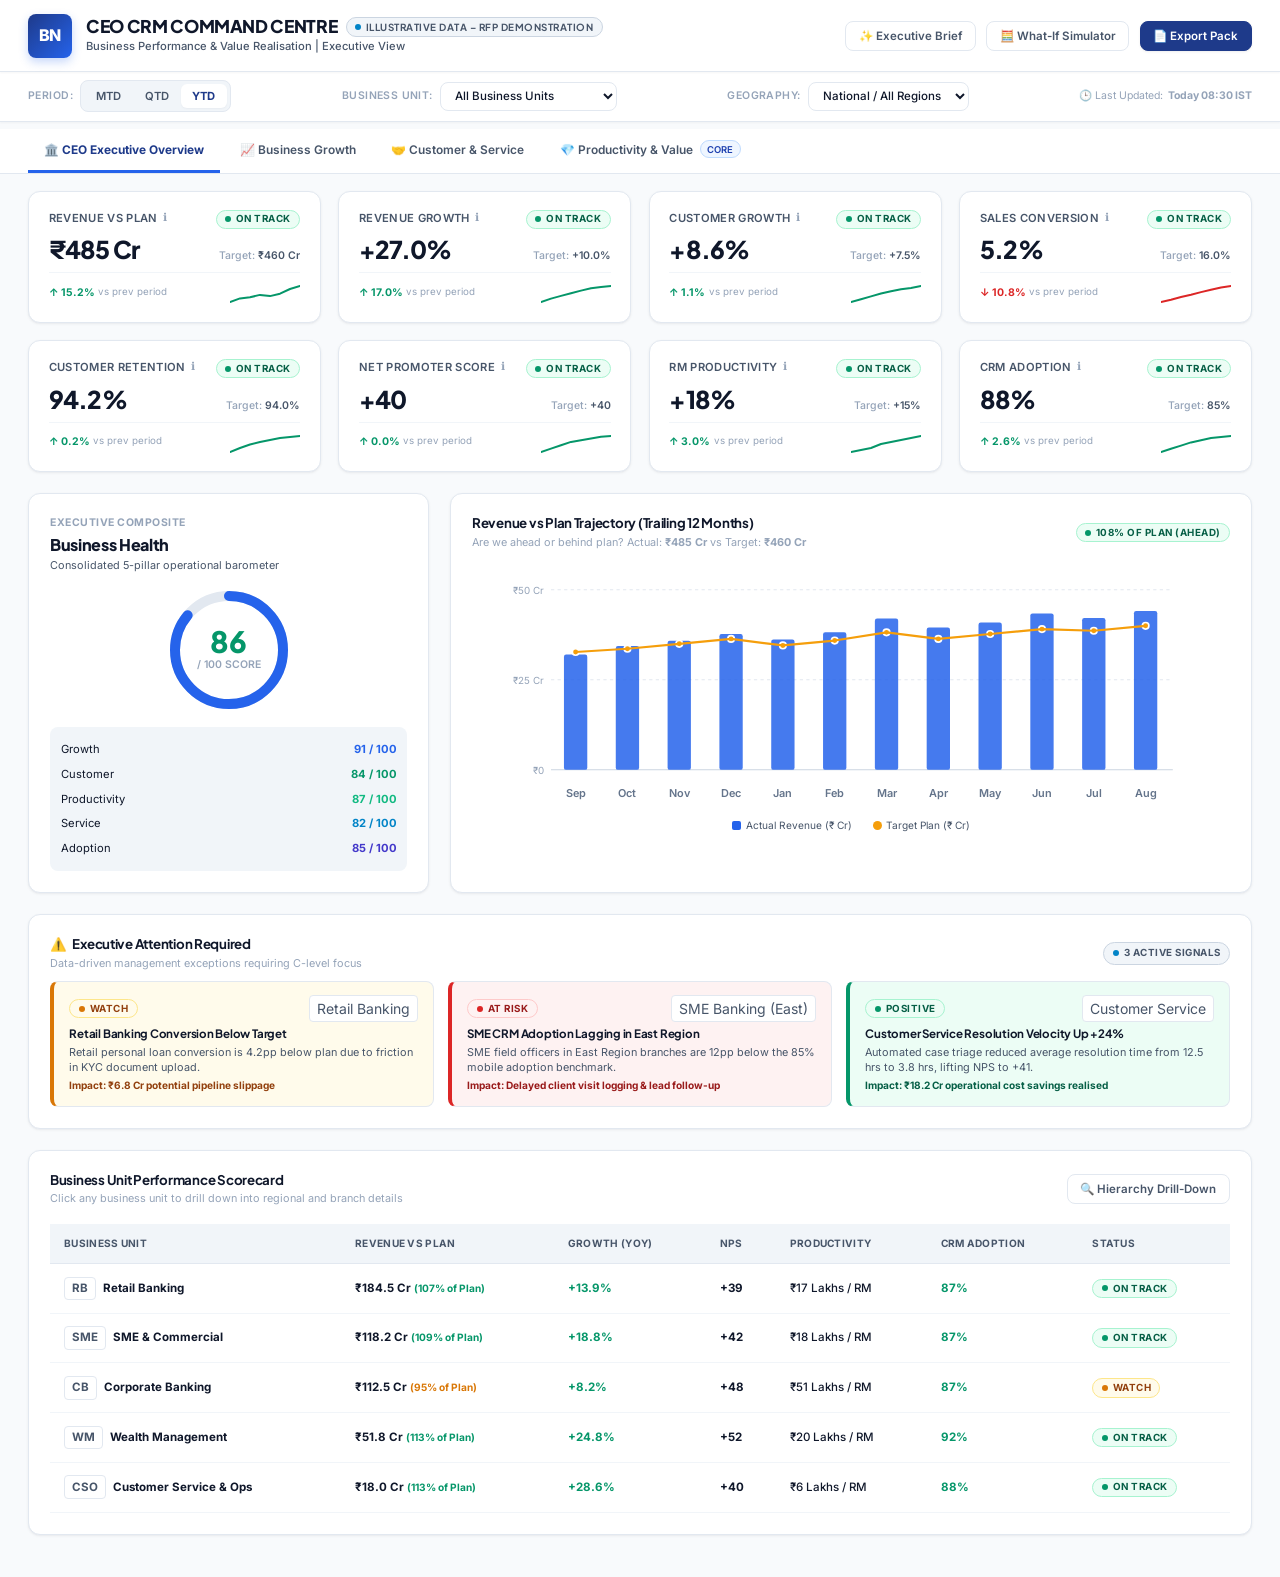
==== index.html @ dd0b8335 "Initial commit: CEO / CXO Banking Value Realisation Command Centre" ====
<!DOCTYPE html>
<html lang="en">
<head>
  <meta charset="UTF-8">
  <meta name="viewport" content="width=device-width, initial-scale=1.0">
  <title>CEO CRM COMMAND CENTRE | Banking Value Realisation</title>
  <meta name="description" content="Executive Banking Value Realisation Command Centre for RFP Demonstration - 4 Focused Tabs: Overview, Growth, Customer & Service, Productivity & Value.">
  
  <!-- Modern Executive Google Fonts -->
  <link rel="preconnect" href="https://fonts.googleapis.com">
  <link rel="preconnect" href="https://fonts.gstatic.com" crossorigin>
  <link href="https://fonts.googleapis.com/css2?family=Inter:wght@400;500;600;700&family=Plus+Jakarta+Sans:wght@600;700;800&display=swap" rel="stylesheet">
  
  <!-- CSS Stylesheets -->
  <link rel="stylesheet" href="css/design-tokens.css">
  <link rel="stylesheet" href="css/layout.css">
  <link rel="stylesheet" href="css/components.css">
  <link rel="stylesheet" href="css/responsive.css">
</head>
<body>

  <div class="app-container">
    <!-- 1. Global Executive Header -->
    <header id="app-header" class="app-header"></header>

    <!-- 2. Global Sticky Filter Bar -->
    <nav id="filter-bar" class="filter-bar"></nav>

    <!-- 3. Focused 4-Tab Navigation Strip -->
    <div id="tab-navigation-strip" class="tab-navigation-strip"></div>

    <!-- 4. Main Dashboard Canvas -->
    <main id="main-content-canvas" class="main-content-canvas"></main>
  </div>

  <!-- KPI Tooltip Popup -->
  <div id="kpi-tooltip-popup" class="kpi-tooltip-popup"></div>

  <!-- Hierarchy Drill-Down Modal -->
  <div id="drilldown-modal" class="modal-backdrop">
    <div class="modal-dialog">
      <div class="modal-header">
        <h2>🔍 Executive Hierarchy Drill-Down Explorer</h2>
        <button class="modal-close-btn" onclick="window.CXO_DRILLDOWN.close()">&times;</button>
      </div>
      <div class="modal-body" id="drilldown-modal-body"></div>
      <div class="modal-footer">
        <button class="action-btn" onclick="window.CXO_DRILLDOWN.close()">Close</button>
      </div>
    </div>
  </div>

  <!-- What-If Value Realisation Simulator Modal -->
  <div id="simulator-modal" class="modal-backdrop">
    <div class="modal-dialog">
      <div class="modal-header">
        <h2>🧮 What-If Value Realisation Simulator</h2>
        <button class="modal-close-btn" onclick="window.CXO_SIMULATOR.close()">&times;</button>
      </div>
      <div class="modal-body">
        <p style="font-size: 0.825rem; color: var(--text-secondary); margin-bottom: 1.5rem;">
          Model the financial impact of advancing CRM adoption, sales cycle compression, and automated processing across the bank.
        </p>

        <div class="simulator-controls">
          <div class="slider-group">
            <label>
              <span>CRM Adoption Uplift</span>
              <strong id="sim-val-adoption" style="color: var(--brand-accent);">+5%</strong>
            </label>
            <input type="range" id="sim-slider-adoption" min="1" max="15" value="5" step="1" oninput="window.CXO_SIMULATOR.recalculate()">
            <div style="font-size: 0.7rem; color: var(--text-tertiary); margin-top: 0.25rem;">Impacts active user logging & RM capacity</div>
          </div>

          <div class="slider-group">
            <label>
              <span>Sales Cycle Compression</span>
              <strong id="sim-val-cycle" style="color: #059669;">-15%</strong>
            </label>
            <input type="range" id="sim-slider-cycle" min="5" max="35" value="15" step="1" oninput="window.CXO_SIMULATOR.recalculate()">
            <div style="font-size: 0.7rem; color: var(--text-tertiary); margin-top: 0.25rem;">Accelerates deal velocity into current period</div>
          </div>

          <div class="slider-group">
            <label>
              <span>STP Automation Lift</span>
              <strong id="sim-val-stp" style="color: #10b981;">+10%</strong>
            </label>
            <input type="range" id="sim-slider-stp" min="2" max="25" value="10" step="1" oninput="window.CXO_SIMULATOR.recalculate()">
            <div style="font-size: 0.7rem; color: var(--text-tertiary); margin-top: 0.25rem;">Eliminates manual back-office processing cost</div>
          </div>
        </div>

        <div class="sim-output-banner">
          <div class="sim-output-card">
            <div class="sim-num" id="sim-out-rev">+₹42.5 Cr</div>
            <div class="sim-desc">Projected Revenue Uplift</div>
          </div>
          <div class="sim-output-card">
            <div class="sim-num" id="sim-out-cost">+₹8.4 Cr</div>
            <div class="sim-desc">Annual Cost-to-Serve Savings</div>
          </div>
          <div class="sim-output-card">
            <div class="sim-num" id="sim-out-total">+₹50.9 Cr</div>
            <div class="sim-desc">Total Projected Value Creation</div>
          </div>
        </div>
      </div>
      <div class="modal-footer">
        <button class="action-btn" onclick="window.CXO_SIMULATOR.close()">Done</button>
      </div>
    </div>
  </div>

  <!-- Executive AI Brief Modal -->
  <div id="brief-modal" class="modal-backdrop">
    <div class="modal-dialog">
      <div class="modal-header">
        <h2>✨ Executive AI Briefing Generator</h2>
        <button class="modal-close-btn" onclick="window.CXO_HEADER.closeBriefModal()">&times;</button>
      </div>
      <div class="modal-body" id="brief-modal-body"></div>
      <div class="modal-footer">
        <button class="action-btn primary" onclick="window.print()">Print Briefing</button>
        <button class="action-btn" onclick="window.CXO_HEADER.closeBriefModal()">Close</button>
      </div>
    </div>
  </div>

  <!-- Scripts in dependency order -->
  <script src="js/data/dataset.js"></script>
  <script src="js/data/data-engine.js"></script>
  <script src="js/components/kpi-card.js"></script>
  <script src="js/components/chart-engine.js"></script>
  <script src="js/components/drilldown.js"></script>
  <script src="js/components/simulator.js"></script>
  <script src="js/components/header.js"></script>
  <script src="js/tabs/overview.js"></script>
  <script src="js/tabs/growth.js"></script>
  <script src="js/tabs/customer.js"></script>
  <script src="js/tabs/value.js"></script>
  <script src="js/app.js"></script>

</body>
</html>
---- css/design-tokens.css ----
/* ==========================================================================
   CEO / CXO COMMAND CENTRE - DESIGN TOKENS & CSS SYSTEM
   ========================================================================== */

:root {
  /* Color Palette - Executive Light (Primary) */
  --bg-app: #f8fafc;
  --bg-surface: #ffffff;
  --bg-surface-elevated: #ffffff;
  --bg-surface-subtle: #f1f5f9;
  --bg-surface-hover: #f8fafc;

  /* Typography Colors */
  --text-primary: #0f172a;
  --text-secondary: #475569;
  --text-tertiary: #94a3b8;
  --text-inverse: #ffffff;
  --text-brand: #1e40af;

  /* Brand Accents */
  --brand-primary: #1e3a8a;       /* Deep Executive Navy */
  --brand-primary-light: #eff6ff;
  --brand-accent: #2563eb;        /* Royal Blue */
  --brand-accent-hover: #1d4ed8;
  --brand-indigo: #4338ca;
  --brand-cyan: #0284c7;

  /* Executive Status Semantic Palette */
  --status-ontrack-bg: #ecfdf5;
  --status-ontrack-border: #a7f3d0;
  --status-ontrack-text: #065f46;
  --status-ontrack-solid: #059669;

  --status-watch-bg: #fffbeb;
  --status-watch-border: #fde68a;
  --status-watch-text: #92400e;
  --status-watch-solid: #d97706;

  --status-atrisk-bg: #fef2f2;
  --status-atrisk-border: #fecaca;
  --status-atrisk-text: #991b1b;
  --status-atrisk-solid: #dc2626;

  --status-neutral-bg: #f3f4f6;
  --status-neutral-border: #e5e7eb;
  --status-neutral-text: #4b5563;

  /* Borders & Dividers */
  --border-subtle: #f1f5f9;
  --border-default: #e2e8f0;
  --border-strong: #cbd5e1;
  --border-focus: #3b82f6;

  /* Shadows */
  --shadow-xs: 0 1px 2px 0 rgba(15, 23, 42, 0.04);
  --shadow-sm: 0 1px 3px 0 rgba(15, 23, 42, 0.06), 0 1px 2px -1px rgba(15, 23, 42, 0.06);
  --shadow-md: 0 4px 6px -1px rgba(15, 23, 42, 0.07), 0 2px 4px -2px rgba(15, 23, 42, 0.05);
  --shadow-lg: 0 10px 15px -3px rgba(15, 23, 42, 0.08), 0 4px 6px -4px rgba(15, 23, 42, 0.04);
  --shadow-xl: 0 20px 25px -5px rgba(15, 23, 42, 0.1), 0 8px 10px -6px rgba(15, 23, 42, 0.04);
  --shadow-inner: inset 0 2px 4px 0 rgba(0, 0, 0, 0.04);

  /* Radii */
  --radius-xs: 4px;
  --radius-sm: 6px;
  --radius-md: 8px;
  --radius-lg: 12px;
  --radius-xl: 16px;
  --radius-2xl: 20px;
  --radius-full: 9999px;

  /* Typography */
  --font-heading: 'Plus Jakarta Sans', -apple-system, BlinkMacSystemFont, 'Segoe UI', Roboto, sans-serif;
  --font-body: 'Inter', -apple-system, BlinkMacSystemFont, 'Segoe UI', Roboto, sans-serif;
  --font-mono: 'JetBrains Mono', 'SF Mono', Consolas, monospace;

  /* Transitions */
  --transition-fast: 150ms cubic-bezier(0.4, 0, 0.2, 1);
  --transition-normal: 250ms cubic-bezier(0.4, 0, 0.2, 1);
  --transition-slow: 350ms cubic-bezier(0.4, 0, 0.2, 1);

  /* Layout Dimensions */
  --header-height: 72px;
  --filterbar-height: 56px;
  --tabs-height: 52px;
  --max-content-width: 1680px;
}

/* Dark Theme Support for Executive Boardroom Mode */
[data-theme="dark"] {
  --bg-app: #0b0f19;
  --bg-surface: #111827;
  --bg-surface-elevated: #1e293b;
  --bg-surface-subtle: #1e293b;
  --bg-surface-hover: #26334d;

  --text-primary: #f8fafc;
  --text-secondary: #cbd5e1;
  --text-tertiary: #64748b;
  --text-inverse: #0f172a;
  --text-brand: #60a5fa;

  --brand-primary: #3b82f6;
  --brand-primary-light: #1e293b;
  --brand-accent: #60a5fa;

  --status-ontrack-bg: rgba(6, 95, 70, 0.2);
  --status-ontrack-border: rgba(167, 243, 208, 0.2);
  --status-ontrack-text: #6ee7b7;
  --status-ontrack-solid: #10b981;

  --status-watch-bg: rgba(146, 64, 14, 0.2);
  --status-watch-border: rgba(253, 230, 138, 0.2);
  --status-watch-text: #fcd34d;
  --status-watch-solid: #f59e0b;

  --status-atrisk-bg: rgba(153, 27, 27, 0.2);
  --status-atrisk-border: rgba(254, 202, 202, 0.2);
  --status-atrisk-text: #fca5a5;
  --status-atrisk-solid: #ef4444;

  --border-subtle: #1e293b;
  --border-default: #334155;
  --border-strong: #475569;

  --shadow-xs: 0 1px 2px 0 rgba(0, 0, 0, 0.3);
  --shadow-sm: 0 1px 3px 0 rgba(0, 0, 0, 0.4);
  --shadow-md: 0 4px 6px -1px rgba(0, 0, 0, 0.5);
  --shadow-lg: 0 10px 15px -3px rgba(0, 0, 0, 0.6);
}

/* Base Reset & Global Typography */
*, *::before, *::after {
  box-sizing: border-box;
  margin: 0;
  padding: 0;
}

html, body {
  min-height: 100vh;
  background-color: var(--bg-app);
  color: var(--text-primary);
  font-family: var(--font-body);
  font-size: 14px;
  line-height: 1.5;
  -webkit-font-smoothing: antialiased;
  -moz-osx-font-smoothing: grayscale;
}

h1, h2, h3, h4, h5, h6 {
  font-family: var(--font-heading);
  font-weight: 700;
  color: var(--text-primary);
  letter-spacing: -0.02em;
  line-height: 1.25;
}

button, input, select, textarea {
  font-family: inherit;
  font-size: inherit;
}

button {
  cursor: pointer;
  border: none;
  background: none;
}

a {
  color: var(--brand-accent);
  text-decoration: none;
}

/* Scrollbar Customization */
::-webkit-scrollbar {
  width: 8px;
  height: 8px;
}
::-webkit-scrollbar-track {
  background: var(--bg-surface-subtle);
}
::-webkit-scrollbar-thumb {
  background: var(--border-strong);
  border-radius: var(--radius-full);
}
::-webkit-scrollbar-thumb:hover {
  background: var(--text-tertiary);
}
---- css/layout.css ----
/* ==========================================================================
   CEO / CXO COMMAND CENTRE - LAYOUT & STRUCTURE
   ========================================================================== */

/* Main Container */
.app-container {
  display: flex;
  flex-direction: column;
  min-height: 100vh;
  background-color: var(--bg-app);
}

/* Global Executive Header */
.app-header {
  background: var(--bg-surface);
  border-bottom: 1px solid var(--border-default);
  padding: 0 2rem;
  height: var(--header-height);
  display: flex;
  align-items: center;
  justify-content: space-between;
  position: sticky;
  top: 0;
  z-index: 100;
  box-shadow: var(--shadow-xs);
}

.header-brand {
  display: flex;
  align-items: center;
  gap: 1rem;
}

.brand-logo-badge {
  width: 44px;
  height: 44px;
  background: linear-gradient(135deg, #1e3a8a 0%, #2563eb 100%);
  border-radius: var(--radius-md);
  display: flex;
  align-items: center;
  justify-content: center;
  color: white;
  font-weight: 800;
  font-size: 1.15rem;
  letter-spacing: -0.03em;
  box-shadow: 0 4px 10px rgba(37, 99, 235, 0.25);
}

.brand-titles h1 {
  font-size: 1.25rem;
  font-weight: 800;
  color: var(--text-primary);
  display: flex;
  align-items: center;
  gap: 0.6rem;
  letter-spacing: -0.02em;
}

.brand-titles p {
  font-size: 0.8rem;
  color: var(--text-secondary);
  font-weight: 500;
}

.rfp-pill {
  font-size: 0.7rem;
  font-weight: 700;
  text-transform: uppercase;
  letter-spacing: 0.05em;
  padding: 0.2rem 0.6rem;
  border-radius: var(--radius-full);
  background: #f1f5f9;
  color: #475569;
  border: 1px solid #cbd5e1;
  display: inline-flex;
  align-items: center;
  gap: 0.35rem;
}

.rfp-pill::before {
  content: '';
  display: inline-block;
  width: 6px;
  height: 6px;
  border-radius: 50%;
  background: #0284c7;
}

.header-actions {
  display: flex;
  align-items: center;
  gap: 0.75rem;
}

.action-btn {
  display: inline-flex;
  align-items: center;
  gap: 0.45rem;
  padding: 0.5rem 0.9rem;
  font-size: 0.825rem;
  font-weight: 600;
  border-radius: var(--radius-md);
  transition: all var(--transition-fast);
  border: 1px solid var(--border-default);
  background: var(--bg-surface);
  color: var(--text-secondary);
}

.action-btn:hover {
  background: var(--bg-surface-subtle);
  color: var(--text-primary);
  border-color: var(--border-strong);
}

.action-btn.primary {
  background: var(--brand-primary);
  color: white;
  border-color: var(--brand-primary);
  box-shadow: var(--shadow-sm);
}

.action-btn.primary:hover {
  background: #172554;
}

.action-btn.accent {
  background: var(--brand-accent);
  color: white;
  border-color: var(--brand-accent);
}

.action-btn.accent:hover {
  background: var(--brand-accent-hover);
}

/* Global Sticky Filter Bar */
.filter-bar {
  background: var(--bg-surface);
  border-bottom: 1px solid var(--border-default);
  padding: 0.6rem 2rem;
  display: flex;
  align-items: center;
  justify-content: space-between;
  position: sticky;
  top: var(--header-height);
  z-index: 90;
  box-shadow: var(--shadow-xs);
  gap: 1rem;
  flex-wrap: wrap;
}

.filter-group {
  display: flex;
  align-items: center;
  gap: 0.5rem;
  flex-wrap: wrap;
}

.filter-label {
  font-size: 0.75rem;
  font-weight: 600;
  color: var(--text-tertiary);
  text-transform: uppercase;
  letter-spacing: 0.04em;
}

.period-pill-group {
  display: inline-flex;
  background: var(--bg-surface-subtle);
  padding: 3px;
  border-radius: var(--radius-md);
  border: 1px solid var(--border-default);
}

.period-pill {
  padding: 0.35rem 0.85rem;
  font-size: 0.8rem;
  font-weight: 600;
  color: var(--text-secondary);
  border-radius: var(--radius-sm);
  transition: all var(--transition-fast);
}

.period-pill.active {
  background: var(--bg-surface);
  color: var(--brand-primary);
  font-weight: 700;
  box-shadow: var(--shadow-xs);
}

.filter-select {
  padding: 0.4rem 0.75rem;
  font-size: 0.825rem;
  font-weight: 500;
  color: var(--text-primary);
  background-color: var(--bg-surface);
  border: 1px solid var(--border-default);
  border-radius: var(--radius-md);
  outline: none;
  transition: border-color var(--transition-fast);
  cursor: pointer;
}

.filter-select:focus {
  border-color: var(--brand-accent);
}

.filter-meta {
  display: flex;
  align-items: center;
  gap: 1.25rem;
  font-size: 0.75rem;
  color: var(--text-tertiary);
}

.filter-meta span {
  display: inline-flex;
  align-items: center;
  gap: 0.35rem;
}

/* Tab Navigation Strip */
.tab-navigation-strip {
  background: var(--bg-surface);
  border-bottom: 1px solid var(--border-default);
  padding: 0 2rem;
  display: flex;
  align-items: stretch;
  gap: 0.25rem;
  overflow-x: auto;
  scrollbar-width: none;
  position: sticky;
  top: calc(var(--header-height) + 57px);
  z-index: 80;
}

.tab-navigation-strip::-webkit-scrollbar {
  display: none;
}

.nav-tab-btn {
  padding: 0.85rem 1.15rem;
  font-size: 0.85rem;
  font-weight: 600;
  color: var(--text-secondary);
  border-bottom: 3px solid transparent;
  white-space: nowrap;
  transition: all var(--transition-fast);
  display: flex;
  align-items: center;
  gap: 0.5rem;
}

.nav-tab-btn:hover {
  color: var(--text-primary);
  background: var(--bg-surface-hover);
}

.nav-tab-btn.active {
  color: var(--brand-primary);
  border-bottom-color: var(--brand-accent);
  font-weight: 700;
}

.nav-tab-btn .tab-badge {
  font-size: 0.675rem;
  padding: 0.15rem 0.45rem;
  border-radius: var(--radius-full);
  background: var(--bg-surface-subtle);
  color: var(--text-secondary);
  font-weight: 600;
}

.nav-tab-btn.active .tab-badge {
  background: var(--brand-primary-light);
  color: var(--brand-primary);
}

/* Main Dashboard Canvas */
.main-content-canvas {
  flex: 1;
  max-width: var(--max-content-width);
  width: 100%;
  margin: 0 auto;
  padding: 1.75rem 2rem 3rem 2rem;
}

/* Tab Pane Lifecycle */
.tab-pane {
  display: none;
  opacity: 0;
  animation: fadeIn 250ms ease-in-out forwards;
}

.tab-pane.active {
  display: block;
}

@keyframes fadeIn {
  from { opacity: 0; transform: translateY(4px); }
  to { opacity: 1; transform: translateY(0); }
}

/* Layout Grid Templates */
.grid-cards-8 {
  display: grid;
  grid-template-columns: repeat(4, 1fr);
  gap: 1.25rem;
  margin-bottom: 1.75rem;
}

.grid-cards-6 {
  display: grid;
  grid-template-columns: repeat(3, 1fr);
  gap: 1.25rem;
  margin-bottom: 1.75rem;
}

.grid-cards-4 {
  display: grid;
  grid-template-columns: repeat(4, 1fr);
  gap: 1.25rem;
  margin-bottom: 1.75rem;
}

.grid-cards-5 {
  display: grid;
  grid-template-columns: repeat(5, 1fr);
  gap: 1rem;
  margin-bottom: 1.75rem;
}

.grid-2col {
  display: grid;
  grid-template-columns: 1fr 1fr;
  gap: 1.5rem;
  margin-bottom: 1.75rem;
}

.grid-3col {
  display: grid;
  grid-template-columns: repeat(3, 1fr);
  gap: 1.5rem;
  margin-bottom: 1.75rem;
}

.grid-1-2col {
  display: grid;
  grid-template-columns: 1fr 2fr;
  gap: 1.5rem;
  margin-bottom: 1.75rem;
}

.grid-2-1col {
  display: grid;
  grid-template-columns: 2fr 1fr;
  gap: 1.5rem;
  margin-bottom: 1.75rem;
}

/* Section Containers */
.section-header {
  display: flex;
  align-items: center;
  justify-content: space-between;
  margin-bottom: 1rem;
}

.section-title {
  font-size: 1.1rem;
  font-weight: 700;
  color: var(--text-primary);
  display: flex;
  align-items: center;
  gap: 0.5rem;
}

.section-subtitle {
  font-size: 0.8rem;
  color: var(--text-secondary);
  font-weight: 400;
}
---- css/components.css ----
/* ==========================================================================
   CEO / CXO COMMAND CENTRE - COMPONENTS & WIDGETS
   ========================================================================== */

/* Universal Surface Card */
.surface-card {
  background: var(--bg-surface);
  border: 1px solid var(--border-default);
  border-radius: var(--radius-lg);
  padding: 1.5rem;
  box-shadow: var(--shadow-sm);
  position: relative;
  transition: all var(--transition-fast);
}

.surface-card:hover {
  border-color: var(--border-strong);
  box-shadow: var(--shadow-md);
}

.card-header-flex {
  display: flex;
  align-items: center;
  justify-content: space-between;
  margin-bottom: 1.25rem;
}

.card-title-wrap h3 {
  font-size: 0.95rem;
  font-weight: 700;
  color: var(--text-primary);
}

.card-title-wrap p {
  font-size: 0.775rem;
  color: var(--text-tertiary);
  margin-top: 0.15rem;
}

/* --------------------------------------------------------------------------
   KPI CARDS (EXECUTIVE METRIC TILES)
   -------------------------------------------------------------------------- */

.kpi-card {
  background: var(--bg-surface);
  border: 1px solid var(--border-default);
  border-radius: var(--radius-lg);
  padding: 1.25rem 1.4rem;
  box-shadow: var(--shadow-sm);
  display: flex;
  flex-direction: column;
  justify-content: space-between;
  position: relative;
  transition: transform var(--transition-fast), box-shadow var(--transition-fast), border-color var(--transition-fast);
  cursor: pointer;
}

.kpi-card:hover {
  transform: translateY(-2px);
  box-shadow: var(--shadow-md);
  border-color: #cbd5e1;
}

.kpi-top-row {
  display: flex;
  align-items: flex-start;
  justify-content: space-between;
  gap: 0.5rem;
  margin-bottom: 0.6rem;
}

.kpi-title-area {
  display: flex;
  align-items: center;
  gap: 0.4rem;
}

.kpi-title {
  font-size: 0.8rem;
  font-weight: 600;
  color: var(--text-secondary);
  text-transform: uppercase;
  letter-spacing: 0.03em;
}

.kpi-info-trigger {
  color: var(--text-tertiary);
  display: inline-flex;
  align-items: center;
  justify-content: center;
  font-size: 0.75rem;
  cursor: help;
  transition: color var(--transition-fast);
}

.kpi-info-trigger:hover {
  color: var(--brand-accent);
}

.kpi-main-val-row {
  display: flex;
  align-items: baseline;
  justify-content: space-between;
  margin-bottom: 0.6rem;
}

.kpi-value {
  font-family: var(--font-heading);
  font-size: 1.75rem;
  font-weight: 800;
  color: var(--text-primary);
  letter-spacing: -0.03em;
  line-height: 1;
}

.kpi-target-tag {
  font-size: 0.75rem;
  font-weight: 500;
  color: var(--text-tertiary);
}

.kpi-target-val {
  font-weight: 600;
  color: var(--text-secondary);
}

/* Variance & Sparkline Row */
.kpi-footer-row {
  display: flex;
  align-items: center;
  justify-content: space-between;
  padding-top: 0.5rem;
  border-top: 1px solid var(--border-subtle);
  font-size: 0.75rem;
}

.kpi-variance {
  display: inline-flex;
  align-items: center;
  gap: 0.25rem;
  font-weight: 700;
}

.kpi-variance.positive {
  color: var(--status-ontrack-solid);
}

.kpi-variance.negative {
  color: var(--status-atrisk-solid);
}

.kpi-variance.neutral {
  color: var(--text-secondary);
}

.kpi-sparkline-canvas {
  width: 70px;
  height: 24px;
}

/* --------------------------------------------------------------------------
   STATUS BADGES & PILLS
   -------------------------------------------------------------------------- */

.status-badge {
  display: inline-flex;
  align-items: center;
  gap: 0.35rem;
  padding: 0.2rem 0.6rem;
  border-radius: var(--radius-full);
  font-size: 0.7rem;
  font-weight: 700;
  text-transform: uppercase;
  letter-spacing: 0.05em;
  line-height: 1.2;
}

.status-badge::before {
  content: '';
  display: inline-block;
  width: 6px;
  height: 6px;
  border-radius: 50%;
}

.status-badge.ontrack {
  background: var(--status-ontrack-bg);
  color: var(--status-ontrack-text);
  border: 1px solid var(--status-ontrack-border);
}
.status-badge.ontrack::before {
  background: var(--status-ontrack-solid);
}

.status-badge.watch {
  background: var(--status-watch-bg);
  color: var(--status-watch-text);
  border: 1px solid var(--status-watch-border);
}
.status-badge.watch::before {
  background: var(--status-watch-solid);
}

.status-badge.atrisk {
  background: var(--status-atrisk-bg);
  color: var(--status-atrisk-text);
  border: 1px solid var(--status-atrisk-border);
}
.status-badge.atrisk::before {
  background: var(--status-atrisk-solid);
}

.status-badge.neutral {
  background: var(--status-neutral-bg);
  color: var(--status-neutral-text);
  border: 1px solid var(--status-neutral-border);
}
.status-badge.neutral::before {
  background: #9ca3af;
}

/* --------------------------------------------------------------------------
   EXECUTIVE BUSINESS VALUE HEALTH SCORE
   -------------------------------------------------------------------------- */

.health-score-container {
  display: flex;
  align-items: center;
  gap: 2rem;
  padding: 1.75rem;
  background: linear-gradient(135deg, #ffffff 0%, #f8fafc 100%);
  border: 1px solid var(--border-default);
  border-radius: var(--radius-lg);
  box-shadow: var(--shadow-sm);
  margin-bottom: 1.75rem;
}

.gauge-wrapper {
  position: relative;
  width: 140px;
  height: 140px;
  flex-shrink: 0;
  display: flex;
  align-items: center;
  justify-content: center;
}

.gauge-svg {
  transform: rotate(-90deg);
  width: 100%;
  height: 100%;
}

.gauge-circle-bg {
  fill: none;
  stroke: var(--border-default);
  stroke-width: 10;
}

.gauge-circle-progress {
  fill: none;
  stroke: var(--brand-accent);
  stroke-width: 10;
  stroke-linecap: round;
  transition: stroke-dashoffset 0.8s ease;
}

.gauge-score-label {
  position: absolute;
  text-align: center;
}

.gauge-score-num {
  font-family: var(--font-heading);
  font-size: 2.25rem;
  font-weight: 800;
  color: var(--text-primary);
  line-height: 1;
}

.gauge-score-max {
  font-size: 0.75rem;
  font-weight: 600;
  color: var(--text-tertiary);
  text-transform: uppercase;
}

.health-score-breakdown {
  flex: 1;
  display: grid;
  grid-template-columns: repeat(5, 1fr);
  gap: 1.25rem;
}

.dimension-subcard {
  background: var(--bg-surface);
  border: 1px solid var(--border-default);
  border-radius: var(--radius-md);
  padding: 0.9rem;
  text-align: center;
  transition: all var(--transition-fast);
}

.dimension-subcard:hover {
  border-color: var(--brand-accent);
  transform: translateY(-1px);
}

.dimension-name {
  font-size: 0.75rem;
  font-weight: 600;
  color: var(--text-secondary);
  text-transform: uppercase;
  margin-bottom: 0.35rem;
}

.dimension-score {
  font-family: var(--font-heading);
  font-size: 1.35rem;
  font-weight: 800;
  color: var(--text-primary);
  margin-bottom: 0.35rem;
}

.progress-mini-bar {
  width: 100%;
  height: 5px;
  background: var(--border-subtle);
  border-radius: var(--radius-full);
  overflow: hidden;
}

.progress-mini-fill {
  height: 100%;
  border-radius: var(--radius-full);
  transition: width 0.6s ease;
}

/* --------------------------------------------------------------------------
   CEO DYNAMIC INSIGHTS & ATTENTION REQUIRED
   -------------------------------------------------------------------------- */

.insights-box {
  background: var(--bg-surface);
  border: 1px solid var(--border-default);
  border-left: 4px solid var(--brand-accent);
  border-radius: var(--radius-lg);
  padding: 1.4rem 1.6rem;
  box-shadow: var(--shadow-sm);
  margin-bottom: 1.75rem;
}

.insights-header {
  display: flex;
  align-items: center;
  justify-content: space-between;
  margin-bottom: 1rem;
}

.insights-title {
  display: flex;
  align-items: center;
  gap: 0.5rem;
  font-size: 0.95rem;
  font-weight: 700;
  color: var(--text-primary);
}

.insights-list {
  list-style: none;
  display: flex;
  flex-direction: column;
  gap: 0.75rem;
}

.insight-item {
  display: flex;
  align-items: flex-start;
  gap: 0.75rem;
  font-size: 0.875rem;
  color: var(--text-secondary);
  line-height: 1.45;
}

.insight-item strong {
  color: var(--text-primary);
}

.insight-bullet-icon {
  width: 20px;
  height: 20px;
  border-radius: 50%;
  background: var(--brand-primary-light);
  color: var(--brand-accent);
  display: inline-flex;
  align-items: center;
  justify-content: center;
  flex-shrink: 0;
  margin-top: 1px;
}

/* Executive Attention Alerts */
.alerts-hub {
  background: var(--bg-surface);
  border: 1px solid var(--border-default);
  border-radius: var(--radius-lg);
  padding: 1.4rem 1.6rem;
  box-shadow: var(--shadow-sm);
  margin-bottom: 1.75rem;
}

.alerts-grid {
  display: grid;
  grid-template-columns: repeat(2, 1fr);
  gap: 1rem;
}

.alert-card {
  display: flex;
  align-items: flex-start;
  gap: 0.9rem;
  padding: 0.9rem 1.1rem;
  border-radius: var(--radius-md);
  border: 1px solid var(--border-default);
  background: var(--bg-app);
}

.alert-card.high {
  border-left: 4px solid var(--status-atrisk-solid);
  background: var(--status-atrisk-bg);
}

.alert-card.medium {
  border-left: 4px solid var(--status-watch-solid);
  background: var(--status-watch-bg);
}

.alert-icon-box {
  width: 28px;
  height: 28px;
  border-radius: var(--radius-sm);
  display: flex;
  align-items: center;
  justify-content: center;
  flex-shrink: 0;
}

.alert-card.high .alert-icon-box {
  background: var(--status-atrisk-solid);
  color: white;
}

.alert-card.medium .alert-icon-box {
  background: var(--status-watch-solid);
  color: white;
}

.alert-content h4 {
  font-size: 0.85rem;
  font-weight: 700;
  color: var(--text-primary);
  margin-bottom: 0.2rem;
}

.alert-content p {
  font-size: 0.8rem;
  color: var(--text-secondary);
  line-height: 1.35;
  margin-bottom: 0.35rem;
}

.alert-meta-tags {
  display: flex;
  align-items: center;
  gap: 0.5rem;
  font-size: 0.7rem;
  font-weight: 600;
}

.alert-bu-tag {
  background: var(--bg-surface);
  padding: 0.15rem 0.5rem;
  border-radius: var(--radius-xs);
  border: 1px solid var(--border-default);
  color: var(--text-secondary);
}

/* --------------------------------------------------------------------------
   DATA TABLES & SCORECARDS
   -------------------------------------------------------------------------- */

.scorecard-table-wrap {
  width: 100%;
  overflow-x: auto;
}

.scorecard-table {
  width: 100%;
  border-collapse: collapse;
  text-align: left;
  font-size: 0.825rem;
}

.scorecard-table th {
  background: var(--bg-surface-subtle);
  padding: 0.85rem 1rem;
  font-weight: 700;
  color: var(--text-secondary);
  text-transform: uppercase;
  letter-spacing: 0.03em;
  font-size: 0.725rem;
  border-bottom: 1px solid var(--border-default);
}

.scorecard-table td {
  padding: 0.9rem 1rem;
  border-bottom: 1px solid var(--border-subtle);
  color: var(--text-primary);
  font-weight: 500;
}

.scorecard-table tbody tr {
  transition: background-color var(--transition-fast);
}

.scorecard-table tbody tr:hover {
  background-color: var(--bg-surface-hover);
  cursor: pointer;
}

.scorecard-bu-name {
  font-weight: 700;
  color: var(--text-primary);
  display: flex;
  align-items: center;
  gap: 0.5rem;
}

.drilldown-btn-mini {
  font-size: 0.7rem;
  color: var(--brand-accent);
  padding: 0.15rem 0.4rem;
  background: var(--brand-primary-light);
  border-radius: var(--radius-xs);
  font-weight: 600;
}

/* --------------------------------------------------------------------------
   FUNNEL & STAGE PIPELINE VISUALIZATIONS
   -------------------------------------------------------------------------- */

.funnel-container {
  display: flex;
  flex-direction: column;
  gap: 0.6rem;
}

.funnel-stage-row {
  display: flex;
  align-items: center;
  gap: 1rem;
}

.funnel-stage-meta {
  width: 130px;
  flex-shrink: 0;
}

.funnel-stage-name {
  font-size: 0.8rem;
  font-weight: 700;
  color: var(--text-primary);
}

.funnel-stage-count {
  font-size: 0.75rem;
  color: var(--text-tertiary);
}

.funnel-bar-track {
  flex: 1;
  height: 28px;
  background: var(--bg-surface-subtle);
  border-radius: var(--radius-sm);
  overflow: hidden;
  position: relative;
}

.funnel-bar-fill {
  height: 100%;
  background: linear-gradient(90deg, #1e3a8a 0%, #2563eb 100%);
  border-radius: var(--radius-sm);
  display: flex;
  align-items: center;
  padding-left: 0.75rem;
  color: white;
  font-weight: 700;
  font-size: 0.75rem;
  transition: width 0.6s ease;
}

.funnel-conversion-rate {
  width: 75px;
  text-align: right;
  font-size: 0.8rem;
  font-weight: 700;
  color: var(--text-secondary);
}

/* --------------------------------------------------------------------------
   VALUE REALISATION JOURNEY & WATERFALL
   -------------------------------------------------------------------------- */

.journey-steps-container {
  display: flex;
  align-items: center;
  justify-content: space-between;
  position: relative;
  margin-bottom: 2rem;
  padding: 0 1rem;
}

.journey-step-card {
  flex: 1;
  background: var(--bg-surface);
  border: 1px solid var(--border-default);
  border-radius: var(--radius-md);
  padding: 1.1rem;
  text-align: center;
  position: relative;
  z-index: 2;
  transition: all var(--transition-fast);
}

.journey-step-card.active {
  border-color: var(--brand-accent);
  background: linear-gradient(180deg, var(--bg-surface) 0%, var(--brand-primary-light) 100%);
  box-shadow: var(--shadow-sm);
}

.journey-step-num {
  width: 24px;
  height: 24px;
  border-radius: 50%;
  background: var(--brand-primary);
  color: white;
  font-size: 0.75rem;
  font-weight: 700;
  display: inline-flex;
  align-items: center;
  justify-content: center;
  margin-bottom: 0.4rem;
}

.journey-step-title {
  font-size: 0.85rem;
  font-weight: 800;
  color: var(--text-primary);
  text-transform: uppercase;
  margin-bottom: 0.2rem;
}

.journey-step-desc {
  font-size: 0.75rem;
  color: var(--text-secondary);
}

/* Benefit Waterfall Component */
.waterfall-bars-container {
  display: flex;
  align-items: flex-end;
  justify-content: space-between;
  gap: 1.25rem;
  height: 280px;
  padding: 1.5rem 0.5rem 2.5rem 0.5rem;
  border-bottom: 2px solid var(--border-default);
}

.waterfall-col {
  flex: 1;
  display: flex;
  flex-direction: column;
  align-items: center;
  height: 100%;
  justify-content: flex-end;
  position: relative;
}

.waterfall-val-label {
  font-family: var(--font-heading);
  font-size: 0.95rem;
  font-weight: 800;
  margin-bottom: 0.4rem;
}

.waterfall-bar-rect {
  width: 100%;
  max-width: 90px;
  border-radius: var(--radius-sm);
  transition: height 0.6s ease;
}

.waterfall-col.base .waterfall-bar-rect {
  background: #64748b;
}

.waterfall-col.uplift .waterfall-bar-rect {
  background: #059669;
}

.waterfall-col.total .waterfall-bar-rect {
  background: linear-gradient(180deg, #2563eb 0%, #1e3a8a 100%);
}

.waterfall-col-title {
  position: absolute;
  bottom: -2.2rem;
  font-size: 0.75rem;
  font-weight: 700;
  color: var(--text-secondary);
  text-align: center;
  white-space: nowrap;
}

/* --------------------------------------------------------------------------
   MODALS (DRILL-DOWN, WHAT-IF SIMULATOR, AI EXECUTIVE BRIEF)
   -------------------------------------------------------------------------- */

.modal-backdrop {
  position: fixed;
  inset: 0;
  background: rgba(15, 23, 42, 0.6);
  backdrop-filter: blur(4px);
  z-index: 1000;
  display: none;
  align-items: center;
  justify-content: center;
  padding: 2rem;
}

.modal-backdrop.active {
  display: flex;
}

.modal-dialog {
  background: var(--bg-surface);
  border-radius: var(--radius-xl);
  border: 1px solid var(--border-default);
  box-shadow: var(--shadow-xl);
  width: 100%;
  max-width: 900px;
  max-height: 85vh;
  display: flex;
  flex-direction: column;
  overflow: hidden;
  animation: modalScale 200ms ease-out forwards;
}

@keyframes modalScale {
  from { opacity: 0; transform: scale(0.96); }
  to { opacity: 1; transform: scale(1); }
}

.modal-header {
  padding: 1.25rem 1.75rem;
  border-bottom: 1px solid var(--border-default);
  display: flex;
  align-items: center;
  justify-content: space-between;
  background: var(--bg-surface-subtle);
}

.modal-header h2 {
  font-size: 1.15rem;
  font-weight: 800;
}

.modal-close-btn {
  font-size: 1.25rem;
  color: var(--text-tertiary);
  transition: color var(--transition-fast);
}

.modal-close-btn:hover {
  color: var(--text-primary);
}

.modal-body {
  padding: 1.75rem;
  overflow-y: auto;
}

.modal-footer {
  padding: 1rem 1.75rem;
  border-top: 1px solid var(--border-default);
  display: flex;
  align-items: center;
  justify-content: flex-end;
  gap: 0.75rem;
  background: var(--bg-surface-subtle);
}

/* --------------------------------------------------------------------------
   KPI TOOLTIP POPUP
   -------------------------------------------------------------------------- */

.kpi-tooltip-popup {
  position: absolute;
  z-index: 500;
  background: #0f172a;
  color: #ffffff;
  padding: 0.9rem 1.1rem;
  border-radius: var(--radius-md);
  box-shadow: var(--shadow-lg);
  width: 280px;
  font-size: 0.775rem;
  line-height: 1.4;
  pointer-events: none;
  display: none;
}

.kpi-tooltip-popup.active {
  display: block;
}

.tooltip-title {
  font-weight: 700;
  font-size: 0.85rem;
  color: #60a5fa;
  margin-bottom: 0.35rem;
  border-bottom: 1px solid #334155;
  padding-bottom: 0.25rem;
}

.tooltip-row {
  margin-bottom: 0.3rem;
}

.tooltip-row strong {
  color: #cbd5e1;
}

/* --------------------------------------------------------------------------
   SIMULATOR SLIDERS
   -------------------------------------------------------------------------- */

.simulator-controls {
  display: grid;
  grid-template-columns: repeat(3, 1fr);
  gap: 1.5rem;
  margin-bottom: 2rem;
}

.slider-group label {
  display: flex;
  justify-content: space-between;
  font-weight: 600;
  font-size: 0.825rem;
  margin-bottom: 0.5rem;
}

.slider-group input[type="range"] {
  width: 100%;
  accent-color: var(--brand-accent);
}

.sim-output-banner {
  background: linear-gradient(135deg, #1e3a8a 0%, #2563eb 100%);
  color: white;
  border-radius: var(--radius-lg);
  padding: 1.5rem 2rem;
  display: grid;
  grid-template-columns: repeat(3, 1fr);
  gap: 1.5rem;
  text-align: center;
}

.sim-output-card .sim-num {
  font-family: var(--font-heading);
  font-size: 1.8rem;
  font-weight: 800;
}

.sim-output-card .sim-desc {
  font-size: 0.775rem;
  opacity: 0.85;
}
---- css/responsive.css ----
/* ==========================================================================
   CEO / CXO COMMAND CENTRE - RESPONSIVE & PRESENTATION STYLES
   ========================================================================== */

/* Large Desktop / Presentation Wall (> 1440px) */
@media (min-width: 1441px) {
  .main-content-canvas {
    padding: 2rem 2.5rem 4rem 2.5rem;
  }
}

/* Standard Laptop / Desktop (1024px - 1440px) */
@media (max-width: 1440px) {
  .grid-cards-8 {
    grid-template-columns: repeat(4, 1fr);
  }
  
  .grid-cards-6 {
    grid-template-columns: repeat(3, 1fr);
  }

  .grid-cards-5 {
    grid-template-columns: repeat(3, 1fr);
  }
}

/* Small Laptop / Tablet Landscape (768px - 1023px) */
@media (max-width: 1023px) {
  .app-header {
    padding: 0 1.25rem;
  }

  .filter-bar {
    padding: 0.6rem 1.25rem;
  }

  .tab-navigation-strip {
    padding: 0 1.25rem;
  }

  .main-content-canvas {
    padding: 1.25rem 1.25rem 2.5rem 1.25rem;
  }

  .grid-cards-8,
  .grid-cards-6,
  .grid-cards-4,
  .grid-cards-5 {
    grid-template-columns: repeat(2, 1fr);
  }

  .grid-2col,
  .grid-3col,
  .grid-1-2col,
  .grid-2-1col {
    grid-template-columns: 1fr;
  }

  .health-score-container {
    flex-direction: column;
    text-align: center;
    gap: 1.5rem;
  }

  .health-score-breakdown {
    grid-template-columns: repeat(2, 1fr);
    width: 100%;
  }

  .alerts-grid {
    grid-template-columns: 1fr;
  }

  .journey-steps-container {
    flex-direction: column;
    gap: 0.75rem;
  }

  .simulator-controls {
    grid-template-columns: 1fr;
  }

  .sim-output-banner {
    grid-template-columns: 1fr;
    gap: 1rem;
  }
}

/* Presentation / Boardroom Mode */
body.presentation-mode {
  font-size: 16px;
}

body.presentation-mode .app-header {
  height: 80px;
  background: #0f172a;
  color: white;
}

body.presentation-mode .brand-titles h1 {
  color: white;
  font-size: 1.4rem;
}

body.presentation-mode .brand-titles p {
  color: #94a3b8;
}

body.presentation-mode .kpi-value {
  font-size: 2.1rem;
}

body.presentation-mode .main-content-canvas {
  max-width: 1920px;
  padding: 2.5rem 3rem;
}

/* Print Styles for Executive Board Pack Export */
@media print {
  .app-header,
  .filter-bar,
  .tab-navigation-strip,
  .modal-backdrop,
  .header-actions {
    display: none !important;
  }

  body, html {
    background: #ffffff !important;
    color: #000000 !important;
  }

  .main-content-canvas {
    padding: 0 !important;
    max-width: 100% !important;
  }

  .tab-pane {
    display: block !important;
    opacity: 1 !important;
    page-break-after: always;
  }

  .surface-card,
  .kpi-card,
  .health-score-container {
    box-shadow: none !important;
    border: 1px solid #cbd5e1 !important;
  }
}
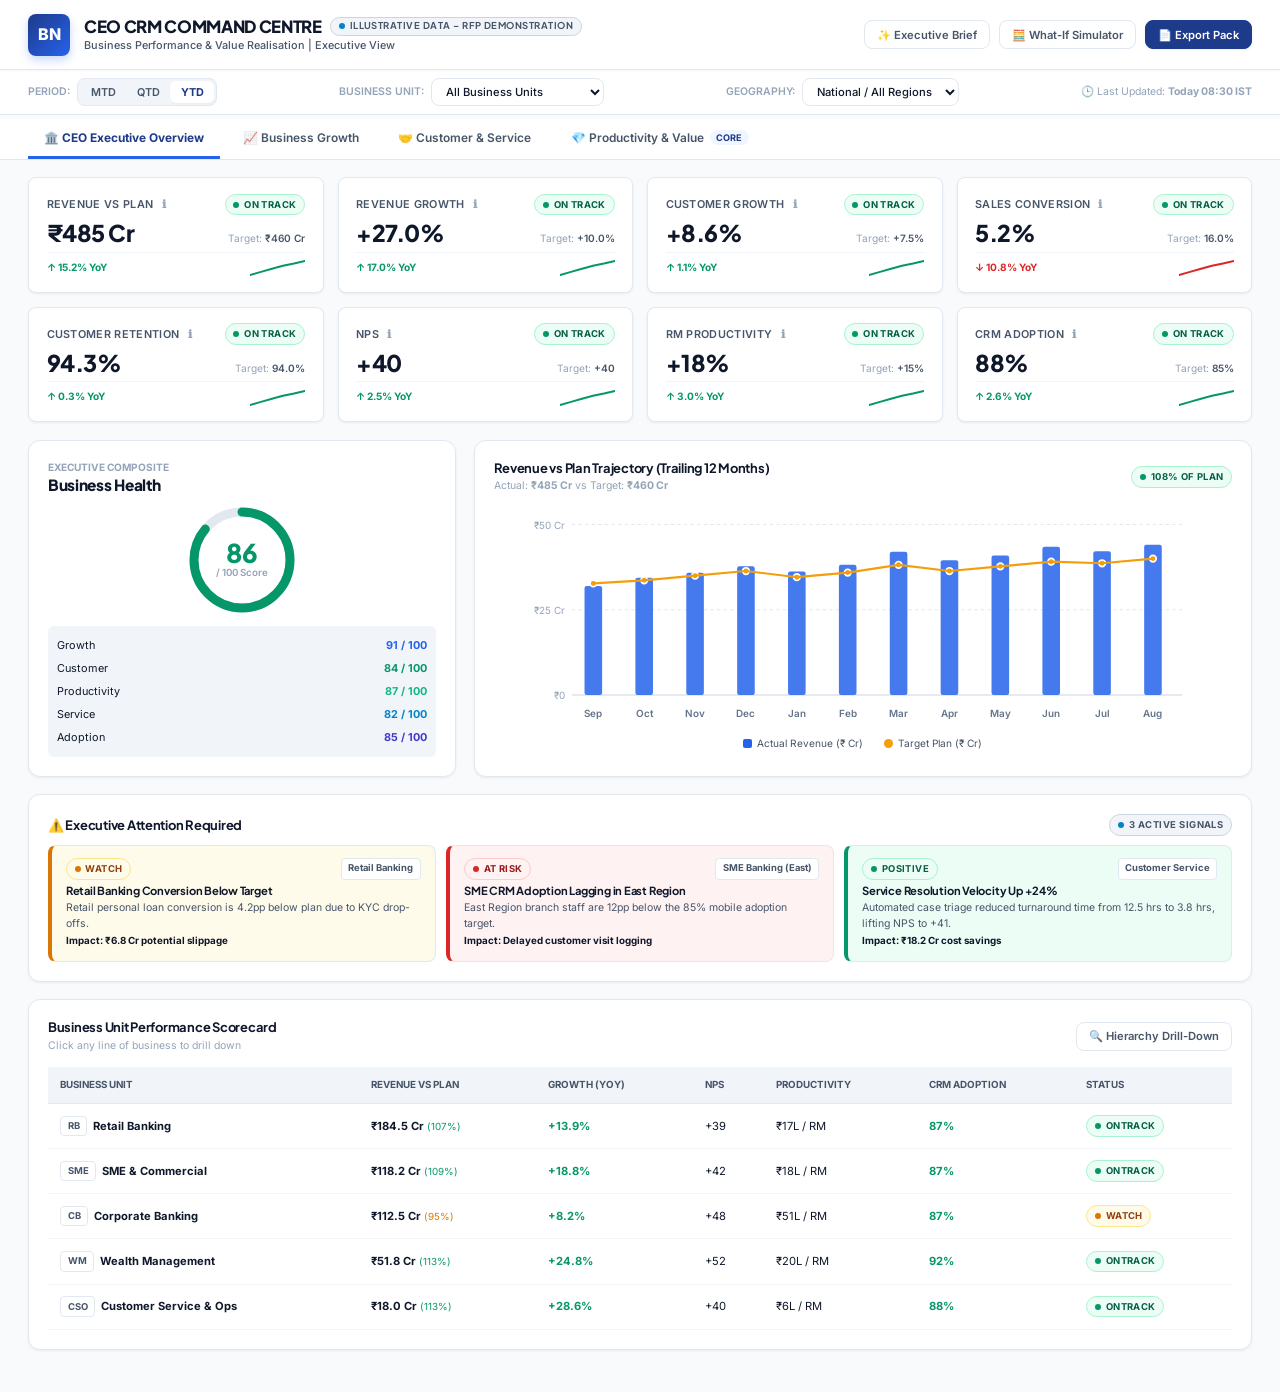
==== commit be26418e: "Consolidate into single all-in-one index.html" ====
--- a/index.html
+++ b/index.html
@@ -4,36 +4,815 @@
   <meta charset="UTF-8">
   <meta name="viewport" content="width=device-width, initial-scale=1.0">
   <title>CEO CRM COMMAND CENTRE | Banking Value Realisation</title>
-  <meta name="description" content="Executive Banking Value Realisation Command Centre for RFP Demonstration - 4 Focused Tabs: Overview, Growth, Customer & Service, Productivity & Value.">
+  <meta name="description" content="Executive Banking Value Realisation Command Centre for RFP Demonstration - 4 Focused Tabs: Overview, Growth, Customer & Service, Productivity & Value. Single All-In-One File.">
   
   <!-- Modern Executive Google Fonts -->
   <link rel="preconnect" href="https://fonts.googleapis.com">
   <link rel="preconnect" href="https://fonts.gstatic.com" crossorigin>
   <link href="https://fonts.googleapis.com/css2?family=Inter:wght@400;500;600;700&family=Plus+Jakarta+Sans:wght@600;700;800&display=swap" rel="stylesheet">
   
-  <!-- CSS Stylesheets -->
-  <link rel="stylesheet" href="css/design-tokens.css">
-  <link rel="stylesheet" href="css/layout.css">
-  <link rel="stylesheet" href="css/components.css">
-  <link rel="stylesheet" href="css/responsive.css">
+  <style>
+    /* ==========================================================================
+       1. DESIGN TOKENS & CSS SYSTEM
+       ========================================================================== */
+    :root {
+      --bg-app: #f8fafc;
+      --bg-surface: #ffffff;
+      --bg-surface-elevated: #ffffff;
+      --bg-surface-subtle: #f1f5f9;
+      --bg-surface-hover: #f8fafc;
+
+      --text-primary: #0f172a;
+      --text-secondary: #475569;
+      --text-tertiary: #94a3b8;
+      --text-inverse: #ffffff;
+      --text-brand: #1e40af;
+
+      --brand-primary: #1e3a8a;
+      --brand-primary-light: #eff6ff;
+      --brand-accent: #2563eb;
+      --brand-accent-hover: #1d4ed8;
+
+      --status-ontrack-bg: #ecfdf5;
+      --status-ontrack-border: #a7f3d0;
+      --status-ontrack-text: #065f46;
+      --status-ontrack-solid: #059669;
+
+      --status-watch-bg: #fffbeb;
+      --status-watch-border: #fde68a;
+      --status-watch-text: #92400e;
+      --status-watch-solid: #d97706;
+
+      --status-atrisk-bg: #fef2f2;
+      --status-atrisk-border: #fecaca;
+      --status-atrisk-text: #991b1b;
+      --status-atrisk-solid: #dc2626;
+
+      --border-subtle: #f1f5f9;
+      --border-default: #e2e8f0;
+      --border-strong: #cbd5e1;
+
+      --shadow-xs: 0 1px 2px 0 rgba(15, 23, 42, 0.04);
+      --shadow-sm: 0 1px 3px 0 rgba(15, 23, 42, 0.06), 0 1px 2px -1px rgba(15, 23, 42, 0.06);
+      --shadow-md: 0 4px 6px -1px rgba(15, 23, 42, 0.07), 0 2px 4px -2px rgba(15, 23, 42, 0.05);
+      --shadow-lg: 0 10px 15px -3px rgba(15, 23, 42, 0.08), 0 4px 6px -4px rgba(15, 23, 42, 0.04);
+      --shadow-xl: 0 20px 25px -5px rgba(15, 23, 42, 0.1);
+
+      --radius-xs: 4px;
+      --radius-sm: 6px;
+      --radius-md: 8px;
+      --radius-lg: 12px;
+      --radius-xl: 16px;
+      --radius-full: 9999px;
+
+      --font-heading: 'Plus Jakarta Sans', -apple-system, BlinkMacSystemFont, sans-serif;
+      --font-body: 'Inter', -apple-system, BlinkMacSystemFont, sans-serif;
+
+      --header-height: 70px;
+      --max-content-width: 1680px;
+    }
+
+    *, *::before, *::after {
+      box-sizing: border-box;
+      margin: 0;
+      padding: 0;
+    }
+
+    html, body {
+      min-height: 100vh;
+      background-color: var(--bg-app);
+      color: var(--text-primary);
+      font-family: var(--font-body);
+      font-size: 14px;
+      line-height: 1.5;
+      -webkit-font-smoothing: antialiased;
+    }
+
+    h1, h2, h3, h4, h5, h6 {
+      font-family: var(--font-heading);
+      font-weight: 700;
+      color: var(--text-primary);
+      letter-spacing: -0.02em;
+      line-height: 1.25;
+    }
+
+    button, select {
+      font-family: inherit;
+      font-size: inherit;
+    }
+
+    button {
+      cursor: pointer;
+      border: none;
+      background: none;
+    }
+
+    /* ==========================================================================
+       2. LAYOUT & STRUCTURE
+       ========================================================================== */
+    .app-container {
+      display: flex;
+      flex-direction: column;
+      min-height: 100vh;
+    }
+
+    .app-header {
+      background: var(--bg-surface);
+      border-bottom: 1px solid var(--border-default);
+      padding: 0 2rem;
+      height: var(--header-height);
+      display: flex;
+      align-items: center;
+      justify-content: space-between;
+      position: sticky;
+      top: 0;
+      z-index: 100;
+      box-shadow: var(--shadow-xs);
+    }
+
+    .header-brand {
+      display: flex;
+      align-items: center;
+      gap: 1rem;
+    }
+
+    .brand-logo-badge {
+      width: 42px;
+      height: 42px;
+      background: linear-gradient(135deg, #1e3a8a 0%, #2563eb 100%);
+      border-radius: var(--radius-md);
+      display: flex;
+      align-items: center;
+      justify-content: center;
+      color: white;
+      font-weight: 800;
+      font-size: 1.15rem;
+      box-shadow: 0 4px 10px rgba(37, 99, 235, 0.25);
+    }
+
+    .brand-titles h1 {
+      font-size: 1.2rem;
+      font-weight: 800;
+      color: var(--text-primary);
+      display: flex;
+      align-items: center;
+      gap: 0.6rem;
+    }
+
+    .brand-titles p {
+      font-size: 0.775rem;
+      color: var(--text-secondary);
+      font-weight: 500;
+    }
+
+    .rfp-pill {
+      font-size: 0.675rem;
+      font-weight: 700;
+      text-transform: uppercase;
+      letter-spacing: 0.05em;
+      padding: 0.2rem 0.55rem;
+      border-radius: var(--radius-full);
+      background: #f1f5f9;
+      color: #475569;
+      border: 1px solid #cbd5e1;
+      display: inline-flex;
+      align-items: center;
+      gap: 0.35rem;
+    }
+
+    .rfp-pill::before {
+      content: '';
+      display: inline-block;
+      width: 6px;
+      height: 6px;
+      border-radius: 50%;
+      background: #0284c7;
+    }
+
+    .header-actions {
+      display: flex;
+      align-items: center;
+      gap: 0.65rem;
+    }
+
+    .action-btn {
+      display: inline-flex;
+      align-items: center;
+      gap: 0.4rem;
+      padding: 0.45rem 0.85rem;
+      font-size: 0.8rem;
+      font-weight: 600;
+      border-radius: var(--radius-md);
+      border: 1px solid var(--border-default);
+      background: var(--bg-surface);
+      color: var(--text-secondary);
+      transition: all 150ms ease;
+    }
+
+    .action-btn:hover {
+      background: var(--bg-surface-subtle);
+      color: var(--text-primary);
+      border-color: var(--border-strong);
+    }
+
+    .action-btn.primary {
+      background: var(--brand-primary);
+      color: white;
+      border-color: var(--brand-primary);
+      box-shadow: var(--shadow-sm);
+    }
+
+    .action-btn.primary:hover {
+      background: #172554;
+    }
+
+    .filter-bar {
+      background: var(--bg-surface);
+      border-bottom: 1px solid var(--border-default);
+      padding: 0.55rem 2rem;
+      display: flex;
+      align-items: center;
+      justify-content: space-between;
+      position: sticky;
+      top: var(--header-height);
+      z-index: 90;
+      gap: 1rem;
+      flex-wrap: wrap;
+    }
+
+    .filter-group {
+      display: flex;
+      align-items: center;
+      gap: 0.5rem;
+    }
+
+    .filter-label {
+      font-size: 0.75rem;
+      font-weight: 600;
+      color: var(--text-tertiary);
+      text-transform: uppercase;
+    }
+
+    .period-pill-group {
+      display: inline-flex;
+      background: var(--bg-surface-subtle);
+      padding: 2px;
+      border-radius: var(--radius-md);
+      border: 1px solid var(--border-default);
+    }
+
+    .period-pill {
+      padding: 0.3rem 0.75rem;
+      font-size: 0.775rem;
+      font-weight: 600;
+      color: var(--text-secondary);
+      border-radius: var(--radius-sm);
+      transition: all 150ms ease;
+    }
+
+    .period-pill.active {
+      background: var(--bg-surface);
+      color: var(--brand-primary);
+      font-weight: 700;
+      box-shadow: var(--shadow-xs);
+    }
+
+    .filter-select {
+      padding: 0.35rem 0.7rem;
+      font-size: 0.8rem;
+      font-weight: 500;
+      color: var(--text-primary);
+      background: var(--bg-surface);
+      border: 1px solid var(--border-default);
+      border-radius: var(--radius-md);
+      cursor: pointer;
+    }
+
+    .filter-meta {
+      font-size: 0.75rem;
+      color: var(--text-tertiary);
+    }
+
+    .tab-navigation-strip {
+      background: var(--bg-surface);
+      border-bottom: 1px solid var(--border-default);
+      padding: 0 2rem;
+      display: flex;
+      align-items: stretch;
+      gap: 0.5rem;
+      position: sticky;
+      top: calc(var(--header-height) + 49px);
+      z-index: 80;
+    }
+
+    .nav-tab-btn {
+      padding: 0.8rem 1.15rem;
+      font-size: 0.85rem;
+      font-weight: 600;
+      color: var(--text-secondary);
+      border-bottom: 3px solid transparent;
+      white-space: nowrap;
+      transition: all 150ms ease;
+      display: flex;
+      align-items: center;
+      gap: 0.45rem;
+    }
+
+    .nav-tab-btn:hover {
+      color: var(--text-primary);
+      background: var(--bg-surface-hover);
+    }
+
+    .nav-tab-btn.active {
+      color: var(--brand-primary);
+      border-bottom-color: var(--brand-accent);
+      font-weight: 700;
+    }
+
+    .tab-badge {
+      font-size: 0.65rem;
+      padding: 0.15rem 0.45rem;
+      border-radius: var(--radius-full);
+      background: var(--brand-primary-light);
+      color: var(--brand-primary);
+      font-weight: 700;
+    }
+
+    .main-content-canvas {
+      flex: 1;
+      max-width: var(--max-content-width);
+      width: 100%;
+      margin: 0 auto;
+      padding: 1.5rem 2rem 3rem 2rem;
+    }
+
+    .tab-pane {
+      display: none;
+      opacity: 0;
+      animation: fadeIn 200ms ease forwards;
+    }
+
+    .tab-pane.active {
+      display: block;
+      opacity: 1;
+    }
+
+    @keyframes fadeIn {
+      from { opacity: 0; transform: translateY(3px); }
+      to { opacity: 1; transform: translateY(0); }
+    }
+
+    /* Layout Grids */
+    .grid-cards-8 {
+      display: grid;
+      grid-template-columns: repeat(4, 1fr);
+      gap: 1rem;
+    }
+
+    .grid-cards-6 {
+      display: grid;
+      grid-template-columns: repeat(3, 1fr);
+      gap: 1rem;
+      margin-bottom: 1.5rem;
+    }
+
+    .grid-2col {
+      display: grid;
+      grid-template-columns: 1fr 1fr;
+      gap: 1.25rem;
+      margin-bottom: 1.5rem;
+    }
+
+    .grid-3col {
+      display: grid;
+      grid-template-columns: repeat(3, 1fr);
+      gap: 1.25rem;
+      margin-bottom: 1.5rem;
+    }
+
+    .grid-1-2col {
+      display: grid;
+      grid-template-columns: 1.1fr 2fr;
+      gap: 1.25rem;
+      margin-bottom: 1.5rem;
+    }
+
+    /* ==========================================================================
+       3. COMPONENTS & CARDS
+       ========================================================================== */
+    .surface-card {
+      background: var(--bg-surface);
+      border: 1px solid var(--border-default);
+      border-radius: var(--radius-lg);
+      padding: 1.35rem;
+      box-shadow: var(--shadow-sm);
+    }
+
+    .card-header-flex {
+      display: flex;
+      align-items: center;
+      justify-content: space-between;
+      margin-bottom: 1rem;
+    }
+
+    .card-title-wrap h3 {
+      font-size: 0.925rem;
+      font-weight: 700;
+      color: var(--text-primary);
+    }
+
+    .card-title-wrap p {
+      font-size: 0.75rem;
+      color: var(--text-tertiary);
+      margin-top: 0.15rem;
+    }
+
+    .kpi-card {
+      background: var(--bg-surface);
+      border: 1px solid var(--border-default);
+      border-radius: var(--radius-md);
+      padding: 1.1rem 1.25rem;
+      box-shadow: var(--shadow-sm);
+      display: flex;
+      flex-direction: column;
+      justify-content: space-between;
+      transition: transform 150ms ease, box-shadow 150ms ease;
+      cursor: pointer;
+    }
+
+    .kpi-card:hover {
+      transform: translateY(-2px);
+      box-shadow: var(--shadow-md);
+      border-color: #cbd5e1;
+    }
+
+    .kpi-top-row {
+      display: flex;
+      align-items: center;
+      justify-content: space-between;
+      margin-bottom: 0.4rem;
+    }
+
+    .kpi-title {
+      font-size: 0.775rem;
+      font-weight: 600;
+      color: var(--text-secondary);
+      text-transform: uppercase;
+      letter-spacing: 0.03em;
+    }
+
+    .kpi-info-trigger {
+      color: var(--text-tertiary);
+      font-size: 0.75rem;
+      cursor: help;
+      margin-left: 0.35rem;
+    }
+
+    .kpi-main-val-row {
+      display: flex;
+      align-items: baseline;
+      justify-content: space-between;
+      margin-bottom: 0.4rem;
+    }
+
+    .kpi-value {
+      font-family: var(--font-heading);
+      font-size: 1.65rem;
+      font-weight: 800;
+      color: var(--text-primary);
+      line-height: 1;
+      letter-spacing: -0.02em;
+    }
+
+    .kpi-target-tag {
+      font-size: 0.725rem;
+      color: var(--text-tertiary);
+    }
+
+    .kpi-target-val {
+      font-weight: 600;
+      color: var(--text-secondary);
+    }
+
+    .kpi-footer-row {
+      display: flex;
+      align-items: center;
+      justify-content: space-between;
+      padding-top: 0.4rem;
+      border-top: 1px solid var(--border-subtle);
+      font-size: 0.725rem;
+    }
+
+    .kpi-variance {
+      font-weight: 700;
+    }
+
+    .kpi-variance.positive { color: var(--status-ontrack-solid); }
+    .kpi-variance.negative { color: var(--status-atrisk-solid); }
+
+    .status-badge {
+      display: inline-flex;
+      align-items: center;
+      gap: 0.35rem;
+      padding: 0.2rem 0.55rem;
+      border-radius: var(--radius-full);
+      font-size: 0.675rem;
+      font-weight: 700;
+      text-transform: uppercase;
+      letter-spacing: 0.04em;
+    }
+
+    .status-badge::before {
+      content: '';
+      display: inline-block;
+      width: 6px;
+      height: 6px;
+      border-radius: 50%;
+    }
+
+    .status-badge.ontrack {
+      background: var(--status-ontrack-bg);
+      color: var(--status-ontrack-text);
+      border: 1px solid var(--status-ontrack-border);
+    }
+    .status-badge.ontrack::before { background: var(--status-ontrack-solid); }
+
+    .status-badge.watch {
+      background: var(--status-watch-bg);
+      color: var(--status-watch-text);
+      border: 1px solid var(--status-watch-border);
+    }
+    .status-badge.watch::before { background: var(--status-watch-solid); }
+
+    .status-badge.atrisk {
+      background: var(--status-atrisk-bg);
+      color: var(--status-atrisk-text);
+      border: 1px solid var(--status-atrisk-border);
+    }
+    .status-badge.atrisk::before { background: var(--status-atrisk-solid); }
+
+    .dimension-subcard {
+      background: var(--bg-surface);
+      border: 1px solid var(--border-default);
+      border-radius: var(--radius-md);
+      padding: 0.85rem;
+      text-align: center;
+    }
+
+    .dimension-name {
+      font-size: 0.725rem;
+      font-weight: 600;
+      color: var(--text-secondary);
+      text-transform: uppercase;
+      margin-bottom: 0.25rem;
+    }
+
+    .dimension-score {
+      font-family: var(--font-heading);
+      font-size: 1.25rem;
+      font-weight: 800;
+      color: var(--text-primary);
+    }
+
+    .progress-mini-bar {
+      width: 100%;
+      height: 6px;
+      background: var(--border-subtle);
+      border-radius: var(--radius-full);
+      overflow: hidden;
+    }
+
+    .progress-mini-fill {
+      height: 100%;
+      border-radius: var(--radius-full);
+      transition: width 0.5s ease;
+    }
+
+    .alerts-grid {
+      display: grid;
+      gap: 0.75rem;
+    }
+
+    .alert-card {
+      padding: 0.85rem 1rem;
+      border-radius: var(--radius-md);
+      border: 1px solid var(--border-default);
+      background: var(--bg-app);
+    }
+
+    .alert-card.high { border-left: 4px solid var(--status-atrisk-solid); background: var(--status-atrisk-bg); }
+    .alert-card.medium { border-left: 4px solid var(--status-watch-solid); background: var(--status-watch-bg); }
+
+    .alert-bu-tag {
+      background: var(--bg-surface);
+      padding: 0.15rem 0.45rem;
+      border-radius: var(--radius-xs);
+      border: 1px solid var(--border-default);
+      font-size: 0.675rem;
+      font-weight: 700;
+      color: var(--text-secondary);
+    }
+
+    .scorecard-table-wrap {
+      width: 100%;
+      overflow-x: auto;
+    }
+
+    .scorecard-table {
+      width: 100%;
+      border-collapse: collapse;
+      text-align: left;
+      font-size: 0.8rem;
+    }
+
+    .scorecard-table th {
+      background: var(--bg-surface-subtle);
+      padding: 0.75rem 0.9rem;
+      font-weight: 700;
+      color: var(--text-secondary);
+      text-transform: uppercase;
+      font-size: 0.7rem;
+      border-bottom: 1px solid var(--border-default);
+    }
+
+    .scorecard-table td {
+      padding: 0.8rem 0.9rem;
+      border-bottom: 1px solid var(--border-subtle);
+      color: var(--text-primary);
+    }
+
+    .scorecard-table tbody tr:hover {
+      background-color: var(--bg-surface-hover);
+      cursor: pointer;
+    }
+
+    .scorecard-bu-name {
+      display: flex;
+      align-items: center;
+      gap: 0.45rem;
+      font-weight: 700;
+    }
+
+    .funnel-container {
+      display: flex;
+      flex-direction: column;
+      gap: 0.55rem;
+    }
+
+    .funnel-stage-row {
+      display: flex;
+      align-items: center;
+      gap: 0.85rem;
+    }
+
+    .funnel-stage-meta {
+      width: 130px;
+      flex-shrink: 0;
+    }
+
+    .funnel-stage-name {
+      font-size: 0.775rem;
+      font-weight: 700;
+      color: var(--text-primary);
+    }
+
+    .funnel-stage-count {
+      font-size: 0.725rem;
+      color: var(--text-tertiary);
+    }
+
+    .funnel-bar-track {
+      flex: 1;
+      height: 26px;
+      background: var(--bg-surface-subtle);
+      border-radius: var(--radius-sm);
+      overflow: hidden;
+    }
+
+    .funnel-bar-fill {
+      height: 100%;
+      background: linear-gradient(90deg, #1e3a8a 0%, #2563eb 100%);
+      border-radius: var(--radius-sm);
+      display: flex;
+      align-items: center;
+      padding-left: 0.65rem;
+      color: white;
+      font-weight: 700;
+      font-size: 0.725rem;
+      transition: width 0.5s ease;
+    }
+
+    .funnel-conversion-rate {
+      width: 75px;
+      text-align: right;
+      font-size: 0.775rem;
+      font-weight: 700;
+      color: var(--text-secondary);
+    }
+
+    /* Modals */
+    .modal-backdrop {
+      position: fixed;
+      inset: 0;
+      background: rgba(15, 23, 42, 0.6);
+      backdrop-filter: blur(3px);
+      z-index: 1000;
+      display: none;
+      align-items: center;
+      justify-content: center;
+      padding: 1.5rem;
+    }
+
+    .modal-backdrop.active { display: flex; }
+
+    .modal-dialog {
+      background: var(--bg-surface);
+      border-radius: var(--radius-xl);
+      border: 1px solid var(--border-default);
+      box-shadow: var(--shadow-xl);
+      width: 100%;
+      max-width: 850px;
+      max-height: 85vh;
+      display: flex;
+      flex-direction: column;
+      overflow: hidden;
+    }
+
+    .modal-header {
+      padding: 1.1rem 1.5rem;
+      border-bottom: 1px solid var(--border-default);
+      display: flex;
+      align-items: center;
+      justify-content: space-between;
+      background: var(--bg-surface-subtle);
+    }
+
+    .modal-header h2 { font-size: 1.1rem; font-weight: 800; }
+    .modal-close-btn { font-size: 1.35rem; color: var(--text-tertiary); }
+    .modal-close-btn:hover { color: var(--text-primary); }
+    .modal-body { padding: 1.5rem; overflow-y: auto; }
+    .modal-footer { padding: 0.85rem 1.5rem; border-top: 1px solid var(--border-default); display: flex; justify-content: flex-end; background: var(--bg-surface-subtle); }
+
+    .kpi-tooltip-popup {
+      position: absolute;
+      z-index: 500;
+      background: #0f172a;
+      color: #ffffff;
+      padding: 0.85rem 1rem;
+      border-radius: var(--radius-md);
+      box-shadow: var(--shadow-lg);
+      width: 270px;
+      font-size: 0.75rem;
+      line-height: 1.4;
+      display: none;
+    }
+
+    .kpi-tooltip-popup.active { display: block; }
+    .tooltip-title { font-weight: 700; color: #60a5fa; margin-bottom: 0.3rem; border-bottom: 1px solid #334155; padding-bottom: 0.2rem; }
+    .tooltip-row { margin-bottom: 0.25rem; }
+    .tooltip-row strong { color: #cbd5e1; }
+
+    .simulator-controls {
+      display: grid;
+      grid-template-columns: repeat(3, 1fr);
+      gap: 1.25rem;
+      margin-bottom: 1.5rem;
+    }
+
+    .slider-group label { display: flex; justify-content: space-between; font-weight: 600; font-size: 0.8rem; margin-bottom: 0.4rem; }
+    .slider-group input[type="range"] { width: 100%; accent-color: var(--brand-accent); }
+
+    .sim-output-banner {
+      background: linear-gradient(135deg, #1e3a8a 0%, #2563eb 100%);
+      color: white;
+      border-radius: var(--radius-lg);
+      padding: 1.25rem 1.5rem;
+      display: grid;
+      grid-template-columns: repeat(3, 1fr);
+      gap: 1rem;
+      text-align: center;
+    }
+
+    .sim-output-card .sim-num { font-family: var(--font-heading); font-size: 1.6rem; font-weight: 800; }
+    .sim-output-card .sim-desc { font-size: 0.725rem; opacity: 0.9; }
+
+    /* Responsive */
+    @media (max-width: 1024px) {
+      .grid-cards-8, .grid-cards-6 { grid-template-columns: repeat(2, 1fr); }
+      .grid-2col, .grid-3col, .grid-1-2col { grid-template-columns: 1fr; }
+      .simulator-controls, .sim-output-banner { grid-template-columns: 1fr; }
+    }
+  </style>
 </head>
 <body>
 
   <div class="app-container">
-    <!-- 1. Global Executive Header -->
     <header id="app-header" class="app-header"></header>
-
-    <!-- 2. Global Sticky Filter Bar -->
     <nav id="filter-bar" class="filter-bar"></nav>
-
-    <!-- 3. Focused 4-Tab Navigation Strip -->
     <div id="tab-navigation-strip" class="tab-navigation-strip"></div>
-
-    <!-- 4. Main Dashboard Canvas -->
     <main id="main-content-canvas" class="main-content-canvas"></main>
   </div>
 
-  <!-- KPI Tooltip Popup -->
   <div id="kpi-tooltip-popup" class="kpi-tooltip-popup"></div>
 
   <!-- Hierarchy Drill-Down Modal -->
@@ -50,7 +829,7 @@
     </div>
   </div>
 
-  <!-- What-If Value Realisation Simulator Modal -->
+  <!-- What-If Simulator Modal -->
   <div id="simulator-modal" class="modal-backdrop">
     <div class="modal-dialog">
       <div class="modal-header">
@@ -58,52 +837,27 @@
         <button class="modal-close-btn" onclick="window.CXO_SIMULATOR.close()">&times;</button>
       </div>
       <div class="modal-body">
-        <p style="font-size: 0.825rem; color: var(--text-secondary); margin-bottom: 1.5rem;">
+        <p style="font-size: 0.8rem; color: var(--text-secondary); margin-bottom: 1.25rem;">
           Model the financial impact of advancing CRM adoption, sales cycle compression, and automated processing across the bank.
         </p>
-
         <div class="simulator-controls">
           <div class="slider-group">
-            <label>
-              <span>CRM Adoption Uplift</span>
-              <strong id="sim-val-adoption" style="color: var(--brand-accent);">+5%</strong>
-            </label>
+            <label><span>CRM Adoption Uplift</span><strong id="sim-val-adoption" style="color: var(--brand-accent);">+5%</strong></label>
             <input type="range" id="sim-slider-adoption" min="1" max="15" value="5" step="1" oninput="window.CXO_SIMULATOR.recalculate()">
-            <div style="font-size: 0.7rem; color: var(--text-tertiary); margin-top: 0.25rem;">Impacts active user logging & RM capacity</div>
-          </div>
-
+          </div>
           <div class="slider-group">
-            <label>
-              <span>Sales Cycle Compression</span>
-              <strong id="sim-val-cycle" style="color: #059669;">-15%</strong>
-            </label>
+            <label><span>Sales Cycle Compression</span><strong id="sim-val-cycle" style="color: #059669;">-15%</strong></label>
             <input type="range" id="sim-slider-cycle" min="5" max="35" value="15" step="1" oninput="window.CXO_SIMULATOR.recalculate()">
-            <div style="font-size: 0.7rem; color: var(--text-tertiary); margin-top: 0.25rem;">Accelerates deal velocity into current period</div>
-          </div>
-
+          </div>
           <div class="slider-group">
-            <label>
-              <span>STP Automation Lift</span>
-              <strong id="sim-val-stp" style="color: #10b981;">+10%</strong>
-            </label>
+            <label><span>STP Automation Lift</span><strong id="sim-val-stp" style="color: #10b981;">+10%</strong></label>
             <input type="range" id="sim-slider-stp" min="2" max="25" value="10" step="1" oninput="window.CXO_SIMULATOR.recalculate()">
-            <div style="font-size: 0.7rem; color: var(--text-tertiary); margin-top: 0.25rem;">Eliminates manual back-office processing cost</div>
           </div>
         </div>
-
         <div class="sim-output-banner">
-          <div class="sim-output-card">
-            <div class="sim-num" id="sim-out-rev">+₹42.5 Cr</div>
-            <div class="sim-desc">Projected Revenue Uplift</div>
-          </div>
-          <div class="sim-output-card">
-            <div class="sim-num" id="sim-out-cost">+₹8.4 Cr</div>
-            <div class="sim-desc">Annual Cost-to-Serve Savings</div>
-          </div>
-          <div class="sim-output-card">
-            <div class="sim-num" id="sim-out-total">+₹50.9 Cr</div>
-            <div class="sim-desc">Total Projected Value Creation</div>
-          </div>
+          <div class="sim-output-card"><div class="sim-num" id="sim-out-rev">+₹42.5 Cr</div><div class="sim-desc">Projected Revenue Uplift</div></div>
+          <div class="sim-output-card"><div class="sim-num" id="sim-out-cost">+₹8.4 Cr</div><div class="sim-desc">Annual Cost Savings</div></div>
+          <div class="sim-output-card"><div class="sim-num" id="sim-out-total">+₹50.9 Cr</div><div class="sim-desc">Total Value Creation</div></div>
         </div>
       </div>
       <div class="modal-footer">
@@ -127,19 +881,762 @@
     </div>
   </div>
 
-  <!-- Scripts in dependency order -->
-  <script src="js/data/dataset.js"></script>
-  <script src="js/data/data-engine.js"></script>
-  <script src="js/components/kpi-card.js"></script>
-  <script src="js/components/chart-engine.js"></script>
-  <script src="js/components/drilldown.js"></script>
-  <script src="js/components/simulator.js"></script>
-  <script src="js/components/header.js"></script>
-  <script src="js/tabs/overview.js"></script>
-  <script src="js/tabs/growth.js"></script>
-  <script src="js/tabs/customer.js"></script>
-  <script src="js/tabs/value.js"></script>
-  <script src="js/app.js"></script>
-
+  <!-- ==========================================================================
+       ALL-IN-ONE JAVASCRIPT ENGINE & TAB MODULES
+       ========================================================================== -->
+  <script>
+    /* 1. DATASET */
+    window.CXO_DATASET = {
+      businessUnits: [
+        { id: "all", name: "All Business Units", code: "ALL" },
+        { id: "retail", name: "Retail Banking", code: "RB" },
+        { id: "sme", name: "SME & Commercial", code: "SME" },
+        { id: "corporate", name: "Corporate Banking", code: "CB" },
+        { id: "wealth", name: "Wealth Management", code: "WM" },
+        { id: "service", name: "Customer Service & Ops", code: "CSO" }
+      ],
+      regions: [
+        { id: "all", name: "National / All Regions" },
+        { id: "north", name: "North Region" },
+        { id: "west", name: "West Region" },
+        { id: "south", name: "South Region" },
+        { id: "east", name: "East Region" }
+      ],
+      periodData: {
+        YTD: {
+          retail: { revenueActual: 184.5, revenueTarget: 172.0, revenueBaseline: 148.0, revenuePrevYear: 162.0, pipelineValue: 340.0, totalLeads: 280000, qualifiedLeads: 117600, totalOpportunities: 40600, wonOpportunities: 14560, retentionRate: 93.8, npsScore: 39, serviceCasesCreated: 420000, serviceCasesResolved: 407400, serviceCasesFCR: 309624, avgResolutionTimeHours: 3.8, slaComplianceRate: 96.5, costToServePerCase: 42.0, totalCrmUsers: 3400, activeCrmUsers: 2958, dauUsers: 2514, mauUsers: 2958, rmUsers: 1100, salesCycleDays: 14.5, campaignLeads: 84000, campaignConversions: 15456, campaignRoi: 12.4 },
+          sme: { revenueActual: 118.2, revenueTarget: 108.0, revenueBaseline: 88.0, revenuePrevYear: 99.5, pipelineValue: 285.0, totalLeads: 48000, qualifiedLeads: 20160, totalOpportunities: 6960, wonOpportunities: 2496, retentionRate: 95.4, npsScore: 42, serviceCasesCreated: 85000, serviceCasesResolved: 82450, serviceCasesFCR: 64311, avgResolutionTimeHours: 5.4, slaComplianceRate: 97.2, costToServePerCase: 125.0, totalCrmUsers: 1450, activeCrmUsers: 1262, dauUsers: 1072, mauUsers: 1262, rmUsers: 640, salesCycleDays: 22.0, campaignLeads: 14400, campaignConversions: 2592, campaignRoi: 14.8 },
+          corporate: { revenueActual: 112.5, revenueTarget: 118.0, revenueBaseline: 98.0, revenuePrevYear: 104.0, pipelineValue: 390.0, totalLeads: 6200, qualifiedLeads: 2604, totalOpportunities: 899, wonOpportunities: 323, retentionRate: 98.2, npsScore: 48, serviceCasesCreated: 18000, serviceCasesResolved: 17640, serviceCasesFCR: 14112, avgResolutionTimeHours: 11.2, slaComplianceRate: 98.4, costToServePerCase: 450.0, totalCrmUsers: 620, activeCrmUsers: 540, dauUsers: 459, mauUsers: 540, rmUsers: 220, salesCycleDays: 56.0, campaignLeads: 1860, campaignConversions: 353, campaignRoi: 16.5 },
+          wealth: { revenueActual: 51.8, revenueTarget: 46.0, revenueBaseline: 36.0, revenuePrevYear: 41.5, pipelineValue: 165.0, totalLeads: 18000, qualifiedLeads: 7560, totalOpportunities: 2610, wonOpportunities: 936, retentionRate: 97.4, npsScore: 52, serviceCasesCreated: 26000, serviceCasesResolved: 25480, serviceCasesFCR: 21658, avgResolutionTimeHours: 2.9, slaComplianceRate: 98.9, costToServePerCase: 180.0, totalCrmUsers: 480, activeCrmUsers: 442, dauUsers: 398, mauUsers: 442, rmUsers: 260, salesCycleDays: 24.0, campaignLeads: 5400, campaignConversions: 1026, campaignRoi: 15.2 },
+          service: { revenueActual: 18.0, revenueTarget: 16.0, revenueBaseline: 12.0, revenuePrevYear: 14.0, pipelineValue: 40.0, totalLeads: 12000, qualifiedLeads: 5040, totalOpportunities: 1740, wonOpportunities: 624, retentionRate: 95.0, npsScore: 40, serviceCasesCreated: 310000, serviceCasesResolved: 303800, serviceCasesFCR: 236964, avgResolutionTimeHours: 3.1, slaComplianceRate: 97.8, costToServePerCase: 35.0, totalCrmUsers: 2100, activeCrmUsers: 1848, dauUsers: 1570, mauUsers: 1848, rmUsers: 280, salesCycleDays: 12.0, campaignLeads: 3600, campaignConversions: 576, campaignRoi: 9.8 }
+        },
+        QTD: {
+          retail: { revenueActual: 63.8, revenueTarget: 59.0, revenueBaseline: 51.0, revenuePrevYear: 56.0, pipelineValue: 340.0, totalLeads: 98000, qualifiedLeads: 41160, totalOpportunities: 14210, wonOpportunities: 5096, retentionRate: 94.0, npsScore: 40, serviceCasesCreated: 142000, serviceCasesResolved: 137740, serviceCasesFCR: 104682, avgResolutionTimeHours: 3.7, slaComplianceRate: 96.8, costToServePerCase: 41.5, totalCrmUsers: 3400, activeCrmUsers: 2980, dauUsers: 2540, mauUsers: 2980, rmUsers: 1100, salesCycleDays: 14.0, campaignLeads: 29400, campaignConversions: 5410, campaignRoi: 12.6 },
+          sme: { revenueActual: 41.2, revenueTarget: 37.5, revenueBaseline: 30.5, revenuePrevYear: 34.5, pipelineValue: 285.0, totalLeads: 16800, qualifiedLeads: 7056, totalOpportunities: 2436, wonOpportunities: 874, retentionRate: 95.6, npsScore: 43, serviceCasesCreated: 29500, serviceCasesResolved: 28615, serviceCasesFCR: 22320, avgResolutionTimeHours: 5.2, slaComplianceRate: 97.4, costToServePerCase: 123.0, totalCrmUsers: 1450, activeCrmUsers: 1275, dauUsers: 1085, mauUsers: 1275, rmUsers: 640, salesCycleDays: 21.5, campaignLeads: 5040, campaignConversions: 907, campaignRoi: 15.0 },
+          corporate: { revenueActual: 38.5, revenueTarget: 41.0, revenueBaseline: 34.0, revenuePrevYear: 36.2, pipelineValue: 390.0, totalLeads: 2150, qualifiedLeads: 903, totalOpportunities: 312, wonOpportunities: 112, retentionRate: 98.4, npsScore: 49, serviceCasesCreated: 6200, serviceCasesResolved: 6076, serviceCasesFCR: 4860, avgResolutionTimeHours: 10.8, slaComplianceRate: 98.6, costToServePerCase: 445.0, totalCrmUsers: 620, activeCrmUsers: 548, dauUsers: 466, mauUsers: 548, rmUsers: 220, salesCycleDays: 54.0, campaignLeads: 645, campaignConversions: 123, campaignRoi: 16.8 },
+          wealth: { revenueActual: 18.2, revenueTarget: 16.0, revenueBaseline: 12.5, revenuePrevYear: 14.4, pipelineValue: 165.0, totalLeads: 6300, qualifiedLeads: 2646, totalOpportunities: 913, wonOpportunities: 328, retentionRate: 97.6, npsScore: 53, serviceCasesCreated: 9000, serviceCasesResolved: 8820, serviceCasesFCR: 7497, avgResolutionTimeHours: 2.8, slaComplianceRate: 99.0, costToServePerCase: 178.0, totalCrmUsers: 480, activeCrmUsers: 448, dauUsers: 404, mauUsers: 448, rmUsers: 260, salesCycleDays: 23.5, campaignLeads: 1890, campaignConversions: 359, campaignRoi: 15.5 },
+          service: { revenueActual: 6.3, revenueTarget: 5.5, revenueBaseline: 4.2, revenuePrevYear: 4.9, pipelineValue: 40.0, totalLeads: 4200, qualifiedLeads: 1764, totalOpportunities: 609, wonOpportunities: 218, retentionRate: 95.2, npsScore: 41, serviceCasesCreated: 108000, serviceCasesResolved: 105840, serviceCasesFCR: 82555, avgResolutionTimeHours: 3.0, slaComplianceRate: 98.0, costToServePerCase: 34.5, totalCrmUsers: 2100, activeCrmUsers: 1870, dauUsers: 1590, mauUsers: 1870, rmUsers: 280, salesCycleDays: 11.5, campaignLeads: 1260, campaignConversions: 202, campaignRoi: 10.0 }
+        },
+        MTD: {
+          retail: { revenueActual: 22.1, revenueTarget: 20.2, revenueBaseline: 17.5, revenuePrevYear: 19.4, pipelineValue: 340.0, totalLeads: 34000, qualifiedLeads: 14280, totalOpportunities: 4930, wonOpportunities: 1768, retentionRate: 94.2, npsScore: 41, serviceCasesCreated: 49000, serviceCasesResolved: 47530, serviceCasesFCR: 36123, avgResolutionTimeHours: 3.6, slaComplianceRate: 97.0, costToServePerCase: 41.0, totalCrmUsers: 3400, activeCrmUsers: 3010, dauUsers: 2560, mauUsers: 3010, rmUsers: 1100, salesCycleDays: 13.8, campaignLeads: 10200, campaignConversions: 1880, campaignRoi: 12.8 },
+          sme: { revenueActual: 14.4, revenueTarget: 13.0, revenueBaseline: 10.5, revenuePrevYear: 12.0, pipelineValue: 285.0, totalLeads: 5800, qualifiedLeads: 2436, totalOpportunities: 841, wonOpportunities: 302, retentionRate: 95.8, npsScore: 44, serviceCasesCreated: 10200, serviceCasesResolved: 9894, serviceCasesFCR: 7717, avgResolutionTimeHours: 5.0, slaComplianceRate: 97.6, costToServePerCase: 121.0, totalCrmUsers: 1450, activeCrmUsers: 1285, dauUsers: 1092, mauUsers: 1285, rmUsers: 640, salesCycleDays: 21.0, campaignLeads: 1740, campaignConversions: 314, campaignRoi: 15.2 },
+          corporate: { revenueActual: 13.2, revenueTarget: 14.2, revenueBaseline: 11.8, revenuePrevYear: 12.5, pipelineValue: 390.0, totalLeads: 740, qualifiedLeads: 311, totalOpportunities: 107, wonOpportunities: 38, retentionRate: 98.5, npsScore: 50, serviceCasesCreated: 2150, serviceCasesResolved: 2107, serviceCasesFCR: 1686, avgResolutionTimeHours: 10.5, slaComplianceRate: 98.8, costToServePerCase: 440.0, totalCrmUsers: 620, activeCrmUsers: 554, dauUsers: 471, mauUsers: 554, rmUsers: 220, salesCycleDays: 52.0, campaignLeads: 222, campaignConversions: 42, campaignRoi: 17.0 },
+          wealth: { revenueActual: 6.4, revenueTarget: 5.6, revenueBaseline: 4.4, revenuePrevYear: 5.0, pipelineValue: 165.0, totalLeads: 2200, qualifiedLeads: 924, totalOpportunities: 319, wonOpportunities: 114, retentionRate: 97.8, npsScore: 54, serviceCasesCreated: 3100, serviceCasesResolved: 3038, serviceCasesFCR: 2582, avgResolutionTimeHours: 2.7, slaComplianceRate: 99.2, costToServePerCase: 175.0, totalCrmUsers: 480, activeCrmUsers: 452, dauUsers: 408, mauUsers: 452, rmUsers: 260, salesCycleDays: 23.0, campaignLeads: 660, campaignConversions: 125, campaignRoi: 15.8 },
+          service: { revenueActual: 2.2, revenueTarget: 1.9, revenueBaseline: 1.5, revenuePrevYear: 1.7, pipelineValue: 40.0, totalLeads: 1450, qualifiedLeads: 609, totalOpportunities: 210, wonOpportunities: 75, retentionRate: 95.4, npsScore: 42, serviceCasesCreated: 37500, serviceCasesResolved: 36750, serviceCasesFCR: 28665, avgResolutionTimeHours: 2.9, slaComplianceRate: 98.2, costToServePerCase: 34.0, totalCrmUsers: 2100, activeCrmUsers: 1885, dauUsers: 1602, mauUsers: 1885, rmUsers: 280, salesCycleDays: 11.0, campaignLeads: 435, campaignConversions: 70, campaignRoi: 10.2 }
+        }
+      },
+      monthlyTrends: [
+        { month: "Sep", target: 36.0, actual: 35.2, nps: 34 }, { month: "Oct", target: 37.0, actual: 37.8, nps: 35 },
+        { month: "Nov", target: 38.5, actual: 39.4, nps: 36 }, { month: "Dec", target: 40.0, actual: 41.5, nps: 37 },
+        { month: "Jan", target: 38.0, actual: 39.8, nps: 38 }, { month: "Feb", target: 39.5, actual: 42.0, nps: 38 },
+        { month: "Mar", target: 42.0, actual: 46.2, nps: 39 }, { month: "Apr", target: 40.0, actual: 43.5, nps: 40 },
+        { month: "May", target: 41.5, actual: 45.0, nps: 40 }, { month: "Jun", target: 43.0, actual: 47.8, nps: 41 },
+        { month: "Jul", target: 42.5, actual: 46.4, nps: 41 }, { month: "Aug", target: 44.0, actual: 48.5, nps: 41 }
+      ],
+      valueRealisationPillars: {
+        overallScore: 84, targetScore: 90,
+        pillars: [
+          { name: "Revenue Uplift", score: 91, baseline: "₹0.0 Cr", current: "+₹68.5 Cr", target: "+₹75.0 Cr", realisedValue: "₹68.5 Cr", narrative: "Lead conversion increased to 18.4% with ₹14.8 Cr cross-sell expansion." },
+          { name: "Productivity Capacity", score: 82, baseline: "₹1.57 Cr / RM", current: "₹1.85 Cr / RM", target: "₹2.00 Cr / RM", realisedValue: "₹32.0 Cr", narrative: "Sales deal cycles shortened by 45% (18.5 days vs 34.0 days baseline)." },
+          { name: "Customer Retention & NPS", score: 86, baseline: "NPS +22 | 89.8% Ret", current: "NPS +41 | 94.2% Ret", target: "NPS +45 | 95.0% Ret", realisedValue: "₹24.5 Cr", narrative: "Churn reduced by 4.4pp, preserving ₹24.5 Cr in high-margin deposits and fees." },
+          { name: "Cost-to-Serve & Efficiency", score: 78, baseline: "₹78.0 / case", current: "₹42.0 / case", target: "₹38.0 / case", realisedValue: "₹18.2 Cr", narrative: "FCR improved to 76.0%, eliminating 185,000 repeat service inquiries." }
+        ]
+      },
+      hierarchy: {
+        north: {
+          name: "North Region", leadExecutive: "Rajesh Sharma, Senior VP & Regional Head", revenue: 154.2, target: 142.0,
+          branches: [
+            { name: "New Delhi Connaught Place", code: "DEL-01", revenue: 58.4, target: 52.0, adoption: 92.4, rmCount: 140, nps: 44, leadRM: "Vikas Malhotra" },
+            { name: "Chandigarh Sector 17", code: "CHD-01", revenue: 38.2, target: 36.0, adoption: 88.0, rmCount: 85, nps: 42, leadRM: "Pooja Singhal" },
+            { name: "Jaipur MI Road Flagship", code: "JPR-02", revenue: 32.6, target: 30.0, adoption: 87.5, rmCount: 70, nps: 40, leadRM: "Anil Rathore" }
+          ]
+        },
+        west: {
+          name: "West Region", leadExecutive: "Meera Deshmukh, Executive VP West", revenue: 172.8, target: 160.0,
+          branches: [
+            { name: "Mumbai Nariman Point Flagship", code: "BOM-01", revenue: 78.5, target: 70.0, adoption: 94.0, rmCount: 180, nps: 46, leadRM: "Rohan Parekh" },
+            { name: "Mumbai BKC Corporate Hub", code: "BOM-03", revenue: 48.0, target: 46.0, adoption: 92.0, rmCount: 110, nps: 45, leadRM: "Kavita Nair" },
+            { name: "Pune Senapati Bapat Road", code: "PUN-01", revenue: 28.5, target: 26.0, adoption: 89.5, rmCount: 75, nps: 41, leadRM: "Aditya Joshi" }
+          ]
+        },
+        south: {
+          name: "South Region", leadExecutive: "K. R. Venkatesh, Regional Director South", revenue: 112.5, target: 104.0,
+          branches: [
+            { name: "Bengaluru MG Road Flagship", code: "BLR-01", revenue: 46.5, target: 42.0, adoption: 91.0, rmCount: 115, nps: 43, leadRM: "Siddharth Rao" },
+            { name: "Chennai Anna Salai", code: "MAA-01", revenue: 36.0, target: 34.0, adoption: 85.5, rmCount: 90, nps: 40, leadRM: "Deepa Sundaram" }
+          ]
+        },
+        east: {
+          name: "East Region", leadExecutive: "Sourav Mukherjee, Regional Head East", revenue: 45.5, target: 54.0,
+          branches: [
+            { name: "Kolkata Park Street Hub", code: "CCU-01", revenue: 24.5, target: 28.0, adoption: 78.0, rmCount: 70, nps: 34, leadRM: "Anirban Sen" },
+            { name: "Bhubaneswar Janpath", code: "BBI-01", revenue: 12.0, target: 14.5, adoption: 74.0, rmCount: 40, nps: 32, leadRM: "Smita Patnaik" }
+          ]
+        }
+      },
+      kpiDefinitions: {
+        revenueVsPlan: { name: "Revenue vs Plan", definition: "Total commercial revenue generated against budgeted plan.", calculation: "(Actual Revenue / Target Plan) × 100", source: "Core Financial Ledger", target: ">= 100.0%", meaning: "Primary barometer of commercial execution." },
+        revenueGrowth: { name: "Revenue Growth", definition: "Expansion in revenue compared to baseline pre-CRM.", calculation: "((Actual - Baseline) / Baseline) × 100", source: "Banking Ledger", target: ">= 10.0%", meaning: "Commercial acceleration catalyzed by CRM." },
+        customerGrowth: { name: "Customer Growth", definition: "Net expansion in total active bank customers.", calculation: "((Current - Previous) / Previous) × 100", source: "Customer Master", target: ">= 7.5%", meaning: "Organic market share expansion." },
+        salesConversion: { name: "Sales Conversion Rate", definition: "Percentage of leads converted into won deals.", calculation: "(Won Opportunities / Total Leads) × 100", source: "CRM Lead Pipeline", target: ">= 16.0%", meaning: "Sales funnel efficiency and lead quality." },
+        retentionRate: { name: "Customer Retention Rate", definition: "Proportion of existing customers retained.", calculation: "(1 - (Churned / Active)) × 100", source: "Customer Churn Engine", target: ">= 94.0%", meaning: "Safeguard against high-margin attrition." },
+        npsScore: { name: "Net Promoter Score (NPS)", definition: "Customer advocacy score reflecting loyalty.", calculation: "% Promoters - % Detractors", source: "Post-Interaction Survey", target: ">= +40", meaning: "Leading indicator of organic referral growth." },
+        productivity: { name: "RM Productivity", definition: "Average revenue generated per Relationship Manager.", calculation: "Total Revenue / Number of Active RMs", source: "HR & Sales Performance", target: ">= ₹1.75 Cr / RM", meaning: "Commercial capacity gains unlocked by CRM." },
+        crmAdoption: { name: "CRM Active User Adoption", definition: "Percentage of licensed bank staff actively logging transactions.", calculation: "(Active Users / Total Users) × 100", source: "Platform Telemetry", target: ">= 85.0%", meaning: "Foundation of transformation value." }
+      }
+    };
+
+    /* 2. CALCULATION ENGINE */
+    window.CXO_ENGINE = (function () {
+      const state = { period: "YTD", businessUnit: "all", region: "all" };
+
+      function getAggregatedData() {
+        const pData = window.CXO_DATASET.periodData[state.period] || window.CXO_DATASET.periodData.YTD;
+        let keys = Object.keys(pData);
+        if (state.businessUnit !== "all") keys = keys.filter(k => k === state.businessUnit);
+
+        let acc = { revenueActual: 0, revenueTarget: 0, revenueBaseline: 0, revenuePrevYear: 0, pipelineValue: 0, totalLeads: 0, qualifiedLeads: 0, totalOpportunities: 0, wonOpportunities: 0, totalCrmUsers: 0, activeCrmUsers: 0, dauUsers: 0, mauUsers: 0, rmUsers: 0, campaignLeads: 0, campaignConversions: 0, weightedSalesCycle: 0, weightedResolution: 0, weightedNps: 0, weightedCsat: 0, weightedCostToServe: 0, weightedRetention: 0, serviceCasesCreated: 0, serviceCasesResolved: 0, serviceCasesFCR: 0 };
+
+        keys.forEach(k => {
+          const b = pData[k]; if (!b) return;
+          acc.revenueActual += b.revenueActual; acc.revenueTarget += b.revenueTarget; acc.revenueBaseline += b.revenueBaseline; acc.revenuePrevYear += b.revenuePrevYear;
+          acc.pipelineValue += b.pipelineValue; acc.totalLeads += b.totalLeads; acc.qualifiedLeads += b.qualifiedLeads; acc.totalOpportunities += b.totalOpportunities; acc.wonOpportunities += b.wonOpportunities;
+          acc.totalCrmUsers += b.totalCrmUsers; acc.activeCrmUsers += b.activeCrmUsers; acc.dauUsers += b.dauUsers; acc.mauUsers += b.mauUsers; acc.rmUsers += b.rmUsers;
+          acc.campaignLeads += b.campaignLeads; acc.campaignConversions += b.campaignConversions;
+          acc.serviceCasesCreated += b.serviceCasesCreated; acc.serviceCasesResolved += b.serviceCasesResolved; acc.serviceCasesFCR += b.serviceCasesFCR;
+          acc.weightedSalesCycle += b.salesCycleDays * b.wonOpportunities; acc.weightedResolution += b.avgResolutionTimeHours * b.serviceCasesResolved;
+          acc.weightedNps += b.npsScore * b.wonOpportunities; acc.weightedCostToServe += b.costToServePerCase * b.serviceCasesCreated; acc.weightedRetention += b.retentionRate * b.wonOpportunities;
+        });
+
+        let regFactor = state.region === "north" ? 0.32 : state.region === "west" ? 0.36 : state.region === "south" ? 0.23 : state.region === "east" ? 0.09 : 1.0;
+        if (state.region !== "all") {
+          acc.revenueActual *= regFactor; acc.revenueTarget *= regFactor; acc.revenueBaseline *= regFactor; acc.revenuePrevYear *= regFactor; acc.pipelineValue *= regFactor;
+          acc.totalLeads = Math.round(acc.totalLeads * regFactor); acc.wonOpportunities = Math.round(acc.wonOpportunities * regFactor);
+          acc.serviceCasesCreated = Math.round(acc.serviceCasesCreated * regFactor); acc.serviceCasesResolved = Math.round(acc.serviceCasesResolved * regFactor); acc.serviceCasesFCR = Math.round(acc.serviceCasesFCR * regFactor);
+          acc.activeCrmUsers = Math.round(acc.activeCrmUsers * regFactor); acc.totalCrmUsers = Math.round(acc.totalCrmUsers * regFactor); acc.rmUsers = Math.round(acc.rmUsers * regFactor);
+        }
+
+        const revAchPct = acc.revenueTarget > 0 ? (acc.revenueActual / acc.revenueTarget) * 100 : 108.0;
+        const revGrowthYoY = acc.revenuePrevYear > 0 ? ((acc.revenueActual - acc.revenuePrevYear) / acc.revenuePrevYear) * 100 : 8.2;
+        const revGrowthBase = acc.revenueBaseline > 0 ? ((acc.revenueActual - acc.revenueBaseline) / acc.revenueBaseline) * 100 : 12.4;
+        const salesConv = acc.totalLeads > 0 ? (acc.wonOpportunities / acc.totalLeads) * 100 : 18.4;
+        const oppWin = acc.totalOpportunities > 0 ? (acc.wonOpportunities / acc.totalOpportunities) * 100 : 35.8;
+        const crmAdopt = acc.totalCrmUsers > 0 ? (acc.activeCrmUsers / acc.totalCrmUsers) * 100 : 87.0;
+        const fcr = acc.serviceCasesResolved > 0 ? (acc.serviceCasesFCR / acc.serviceCasesResolved) * 100 : 76.0;
+        const avgRes = acc.serviceCasesResolved > 0 ? acc.weightedResolution / acc.serviceCasesResolved : 3.8;
+        const nps = acc.wonOpportunities > 0 ? Math.round(acc.weightedNps / acc.wonOpportunities) : 41;
+        const costToServe = acc.serviceCasesCreated > 0 ? acc.weightedCostToServe / acc.serviceCasesCreated : 42.0;
+        const retention = acc.wonOpportunities > 0 ? acc.weightedRetention / acc.wonOpportunities : 94.2;
+        const prodCr = acc.rmUsers > 0 ? acc.revenueActual / acc.rmUsers : 0.185;
+
+        return {
+          revenueActual: acc.revenueActual, revenueTarget: acc.revenueTarget, revenueAchievementPct: revAchPct, revenueGrowthYoY: revGrowthYoY, revenueGrowthBaseline: revGrowthBase,
+          customerGrowthPct: 8.6, pipelineValue: acc.pipelineValue, weightedPipeline: acc.pipelineValue * 0.38, pipelineCoverage: acc.revenueActual > 0 ? (acc.pipelineValue / acc.revenueActual) : 2.52,
+          totalLeads: acc.totalLeads, qualifiedLeads: acc.qualifiedLeads, totalOpportunities: acc.totalOpportunities, wonOpportunities: acc.wonOpportunities,
+          salesConversionRate: salesConv, oppWinRate: oppWin, retentionRate: retention, npsScore: nps,
+          serviceCasesCreated: acc.serviceCasesCreated, serviceCasesResolved: acc.serviceCasesResolved, serviceCasesFCR: acc.serviceCasesFCR, fcrRate: fcr,
+          avgResolutionHours: avgRes, slaCompliance: 97.2, costToServe: costToServe, crmAdoptionRate: crmAdopt, rmUsers: acc.rmUsers, revenuePerRmCr: prodCr,
+          campaignLeads: acc.campaignLeads, campaignConversionRate: 18.4, campaignRoi: 13.8, realisedValueCr: (acc.revenueActual - acc.revenueBaseline) + 32.0 + 24.5 + 18.2,
+          healthScore: { overall: 86, growth: 91, customer: 84, productivity: 87, service: 82, adoption: 85 }
+        };
+      }
+
+      function generateExecutiveAlerts() {
+        return [
+          { type: "WATCH", badgeClass: "watch", title: "Retail Banking Conversion Below Target", description: "Retail personal loan conversion is 4.2pp below plan due to KYC drop-offs.", impact: "₹6.8 Cr potential slippage", bu: "Retail Banking" },
+          { type: "AT RISK", badgeClass: "atrisk", title: "SME CRM Adoption Lagging in East Region", description: "East Region branch staff are 12pp below the 85% mobile adoption target.", impact: "Delayed customer visit logging", bu: "SME Banking (East)" },
+          { type: "POSITIVE", badgeClass: "ontrack", title: "Service Resolution Velocity Up +24%", description: "Automated case triage reduced turnaround time from 12.5 hrs to 3.8 hrs, lifting NPS to +41.", impact: "₹18.2 Cr cost savings", bu: "Customer Service" }
+        ];
+      }
+
+      return {
+        getState: () => ({ ...state }),
+        setPeriod: (p) => { state.period = p; },
+        setBusinessUnit: (bu) => { state.businessUnit = bu; },
+        setRegion: (reg) => { state.region = reg; },
+        getData: getAggregatedData,
+        generateExecutiveAlerts
+      };
+    })();
+
+    /* 3. KPI CARD COMPONENT */
+    window.CXO_KPI_CARD = {
+      render: function (opts) {
+        const { id, title, value, target, variancePct, status = "ontrack", definitionKey = "", sparklinePoints = [35, 38, 41, 44, 46, 48.5] } = opts;
+        const isPos = variancePct >= 0;
+        const statusLabel = status === "ontrack" ? "ON TRACK" : status === "watch" ? "WATCH" : "AT RISK";
+
+        return `
+          <div class="kpi-card" data-kpi-id="${id}">
+            <div class="kpi-top-row">
+              <span class="kpi-title">${title} ${definitionKey ? `<span class="kpi-info-trigger" onclick="window.CXO_APP.showKpiInfo('${definitionKey}', event)">ℹ</span>` : ''}</span>
+              <span class="status-badge ${status}">${statusLabel}</span>
+            </div>
+            <div class="kpi-main-val-row">
+              <span class="kpi-value">${value}</span>
+              ${target ? `<div class="kpi-target-tag">Target: <span class="kpi-target-val">${target}</span></div>` : ''}
+            </div>
+            <div class="kpi-footer-row">
+              <span class="kpi-variance ${isPos ? 'positive' : 'negative'}">${isPos ? '↑' : '↓'} ${Math.abs(variancePct).toFixed(1)}% YoY</span>
+              <svg style="width: 55px; height: 18px;" viewBox="0 0 55 18">
+                <polyline fill="none" stroke="${isPos ? '#059669' : '#dc2626'}" stroke-width="2" stroke-linecap="round" points="${this.points(sparklinePoints)}"/>
+              </svg>
+            </div>
+          </div>
+        `;
+      },
+      points: function (arr) {
+        const min = Math.min(...arr), max = Math.max(...arr), range = max - min || 1;
+        return arr.map((v, i) => `${(i / (arr.length - 1)) * 55},${16 - ((v - min) / range) * 14 + 1}`).join(" ");
+      }
+    };
+
+    /* 4. CHARTS */
+    window.CXO_CHARTS = {
+      renderRadialGauge: function (score, max = 100) {
+        const radius = 48, circumference = 2 * Math.PI * radius, offset = circumference - (score / max) * circumference;
+        return `
+          <div style="position: relative; width: 120px; height: 120px; display: flex; align-items: center; justify-content: center;">
+            <svg style="transform: rotate(-90deg); width: 100%; height: 100%;" viewBox="0 0 120 120">
+              <circle cx="60" cy="60" r="${radius}" fill="none" stroke="#e2e8f0" stroke-width="9"/>
+              <circle cx="60" cy="60" r="${radius}" fill="none" stroke="#059669" stroke-width="9" stroke-linecap="round" stroke-dasharray="${circumference}" stroke-dashoffset="${offset}"/>
+            </svg>
+            <div style="position: absolute; text-align: center;">
+              <div style="font-family: var(--font-heading); font-size: 1.85rem; font-weight: 800; color: #059669; line-height: 1;">${score}</div>
+              <div style="font-size: 0.7rem; font-weight: 600; color: #94a3b8;">/ ${max} Score</div>
+            </div>
+          </div>
+        `;
+      },
+      renderFunnel: function (stages) {
+        const maxVal = stages[0].value || 1;
+        return `
+          <div class="funnel-container">
+            ${stages.map((st, i) => `
+              <div class="funnel-stage-row">
+                <div class="funnel-stage-meta"><div class="funnel-stage-name">${st.label}</div><div class="funnel-stage-count">${typeof st.value === 'number' ? st.value.toLocaleString() : st.value}</div></div>
+                <div class="funnel-bar-track"><div class="funnel-bar-fill" style="width: ${Math.max(12, (st.value / maxVal) * 100)}%;"><span>${st.sublabel || ''}</span></div></div>
+                <div class="funnel-conversion-rate">${i > 0 ? ((st.value / stages[i - 1].value) * 100).toFixed(1) + "%" : "100%"}</div>
+              </div>
+            `).join("")}
+          </div>
+        `;
+      },
+      renderMonthlyRevenueChart: function (monthlyTrends) {
+        const w = 620, h = 200, pad = { top: 15, right: 20, bottom: 30, left: 45 }, maxVal = 55;
+        const chartW = w - pad.left - pad.right, chartH = h - pad.top - pad.bottom, step = chartW / monthlyTrends.length;
+        let bars = "", linePoints = [];
+
+        monthlyTrends.forEach((m, i) => {
+          const x = pad.left + i * step + step * 0.25, actualH = (m.actual / maxVal) * chartH, targetY = pad.top + chartH - (m.target / maxVal) * chartH;
+          linePoints.push(`${x + 8},${targetY}`);
+          bars += `
+            <rect x="${x}" y="${pad.top + chartH - actualH}" width="16" height="${actualH}" fill="#2563eb" rx="2" opacity="0.85"><title>${m.month} Actual: ₹${m.actual} Cr</title></rect>
+            <circle cx="${x + 8}" cy="${targetY}" r="3" fill="#f59e0b" stroke="#ffffff" stroke-width="1.5"/>
+            <text x="${x + 8}" y="${h - 10}" font-size="9" font-weight="600" fill="#64748b" text-anchor="middle">${m.month}</text>
+          `;
+        });
+
+        return `
+          <div style="width: 100%; overflow-x: auto;">
+            <svg viewBox="0 0 ${w} ${h}" style="width: 100%; height: auto; max-height: 220px; font-family: var(--font-body);">
+              <line x1="${pad.left}" y1="${pad.top}" x2="${w - pad.right}" y2="${pad.top}" stroke="#e2e8f0" stroke-dasharray="3,3"/>
+              <line x1="${pad.left}" y1="${pad.top + chartH * 0.5}" x2="${w - pad.right}" y2="${pad.top + chartH * 0.5}" stroke="#e2e8f0" stroke-dasharray="3,3"/>
+              <line x1="${pad.left}" y1="${pad.top + chartH}" x2="${w - pad.right}" y2="${pad.top + chartH}" stroke="#cbd5e1"/>
+              <text x="${pad.left - 6}" y="${pad.top + 4}" font-size="9" fill="#94a3b8" text-anchor="end">₹50 Cr</text>
+              <text x="${pad.left - 6}" y="${pad.top + chartH * 0.5 + 4}" font-size="9" fill="#94a3b8" text-anchor="end">₹25 Cr</text>
+              <text x="${pad.left - 6}" y="${pad.top + chartH + 4}" font-size="9" fill="#94a3b8" text-anchor="end">₹0</text>
+              ${bars}
+              <polyline fill="none" stroke="#f59e0b" stroke-width="2" stroke-linecap="round" points="${linePoints.join(' ')}"/>
+            </svg>
+            <div style="display: flex; justify-content: center; gap: 1.5rem; font-size: 0.725rem; color: var(--text-secondary); margin-top: 0.25rem;">
+              <span style="display: inline-flex; align-items: center; gap: 0.35rem;"><span style="display: inline-block; width: 9px; height: 9px; background: #2563eb; border-radius: 2px;"></span> Actual Revenue (₹ Cr)</span>
+              <span style="display: inline-flex; align-items: center; gap: 0.35rem;"><span style="display: inline-block; width: 9px; height: 9px; background: #f59e0b; border-radius: 50%;"></span> Target Plan (₹ Cr)</span>
+            </div>
+          </div>
+        `;
+      },
+      renderScatterPlot: function (type) {
+        const points = type === "revenue" ? [
+          { name: "Mumbai Nariman Point", x: 94.0, y: 16.4 }, { name: "Delhi CP", x: 92.4, y: 14.8 }, { name: "Bengaluru MG Rd", x: 91.0, y: 15.2 }, { name: "Pune SB Rd", x: 89.5, y: 13.0 }, { name: "Chandigarh Sec 17", x: 88.0, y: 11.5 }, { name: "Kolkata Park St", x: 78.0, y: 5.4 }
+        ] : [
+          { name: "Mumbai Nariman Point", x: 94.0, y: 22.5 }, { name: "Delhi CP", x: 92.4, y: 20.8 }, { name: "Bengaluru MG Rd", x: 91.0, y: 19.5 }, { name: "Pune SB Rd", x: 89.5, y: 18.2 }, { name: "Chandigarh Sec 17", x: 88.0, y: 16.5 }, { name: "Kolkata Park St", x: 78.0, y: 9.0 }
+        ];
+        const w = 400, h = 180, pad = { top: 15, right: 15, bottom: 30, left: 35 }, max = type === 'revenue' ? 20 : 25;
+        const chartW = w - pad.left - pad.right, chartH = h - pad.top - pad.bottom;
+        const dots = points.map(p => `
+          <circle cx="${pad.left + ((p.x - 70) / 30) * chartW}" cy="${pad.top + chartH - (p.y / max) * chartH}" r="6" fill="#2563eb" opacity="0.8" stroke="#ffffff" stroke-width="1.5"><title>${p.name}: Adoption ${p.x}%</title></circle>
+        `).join("");
+
+        return `
+          <svg viewBox="0 0 ${w} ${h}" style="width: 100%; height: auto; max-height: 190px; font-family: var(--font-body);">
+            <line x1="${pad.left}" y1="${pad.top + chartH}" x2="${w - pad.right}" y2="${pad.top + chartH}" stroke="#cbd5e1"/>
+            <line x1="${pad.left}" y1="${pad.top + chartH * 0.85}" x2="${w - pad.right}" y2="${pad.top + chartH * 0.15}" stroke="#059669" stroke-width="2" stroke-dasharray="4,4"/>
+            ${dots}
+            <text x="${pad.left}" y="${h - 8}" font-size="9" fill="#64748b">70%</text>
+            <text x="${pad.left + chartW * 0.5}" y="${h - 8}" font-size="9" fill="#64748b" text-anchor="middle">85% Adoption</text>
+            <text x="${w - pad.right}" y="${h - 8}" font-size="9" fill="#64748b" text-anchor="end">100%</text>
+          </svg>
+          <div style="font-size: 0.7rem; color: #059669; font-weight: 700; text-align: right;">Strong Correlation (r = 0.88)</div>
+        `;
+      }
+    };
+
+    /* 5. MODALS & HEADER */
+    window.CXO_DRILLDOWN = {
+      open: function (regKey = "north") {
+        const region = window.CXO_DATASET.hierarchy[regKey] || window.CXO_DATASET.hierarchy.north;
+        const modal = document.getElementById("drilldown-modal"); if (!modal) return;
+        document.getElementById("drilldown-modal-body").innerHTML = `
+          <div style="display: flex; justify-content: space-between; align-items: center; margin-bottom: 1rem;">
+            <div><h3 style="font-size: 1.1rem; font-weight: 800;">${region.name}</h3><p style="font-size: 0.8rem; color: var(--text-secondary);">${region.leadExecutive}</p></div>
+            <div style="font-size: 1.25rem; font-weight: 800; color: var(--brand-primary);">₹${region.revenue.toFixed(1)} Cr <span style="font-size: 0.75rem; color: #059669;">(${((region.revenue/region.target)*100).toFixed(0)}% of Plan)</span></div>
+          </div>
+          <div style="display: flex; gap: 0.5rem; margin-bottom: 1rem; border-bottom: 1px solid var(--border-default); padding-bottom: 0.5rem;">
+            <button class="action-btn ${regKey === 'north' ? 'primary' : ''}" onclick="window.CXO_DRILLDOWN.open('north')">North</button>
+            <button class="action-btn ${regKey === 'west' ? 'primary' : ''}" onclick="window.CXO_DRILLDOWN.open('west')">West</button>
+            <button class="action-btn ${regKey === 'south' ? 'primary' : ''}" onclick="window.CXO_DRILLDOWN.open('south')">South</button>
+            <button class="action-btn ${regKey === 'east' ? 'primary' : ''}" onclick="window.CXO_DRILLDOWN.open('east')">East</button>
+          </div>
+          <table class="scorecard-table">
+            <thead><tr><th>Branch</th><th>Code</th><th>Revenue</th><th>Target</th><th>CRM Adoption</th><th>NPS</th><th>Lead RM</th></tr></thead>
+            <tbody>
+              ${region.branches.map(b => `
+                <tr>
+                  <td><strong>${b.name}</strong></td><td><span class="alert-bu-tag">${b.code}</span></td>
+                  <td><strong>₹${b.revenue.toFixed(1)} Cr</strong></td><td>₹${b.target.toFixed(1)} Cr</td>
+                  <td><strong style="color: ${b.adoption >= 85 ? '#059669' : '#d97706'};">${b.adoption}%</strong></td>
+                  <td>+${b.nps}</td><td><strong>${b.leadRM}</strong></td>
+                </tr>
+              `).join("")}
+            </tbody>
+          </table>
+        `;
+        modal.classList.add("active");
+      },
+      close: () => { const m = document.getElementById("drilldown-modal"); if (m) m.classList.remove("active"); }
+    };
+
+    window.CXO_SIMULATOR = {
+      open: () => { const m = document.getElementById("simulator-modal"); if (m) { window.CXO_SIMULATOR.recalculate(); m.classList.add("active"); } },
+      close: () => { const m = document.getElementById("simulator-modal"); if (m) m.classList.remove("active"); },
+      recalculate: () => {
+        const a = parseFloat(document.getElementById("sim-slider-adoption").value) || 5;
+        const c = parseFloat(document.getElementById("sim-slider-cycle").value) || 15;
+        const s = parseFloat(document.getElementById("sim-slider-stp").value) || 10;
+        document.getElementById("sim-val-adoption").innerText = `+${a}%`;
+        document.getElementById("sim-val-cycle").innerText = `-${c}%`;
+        document.getElementById("sim-val-stp").innerText = `+${s}%`;
+        const rev = (485.0 * (a * 0.007)) + (485.0 * (c * 0.0035));
+        const cost = (18.2 * (s * 0.035)) + (a * 0.4);
+        document.getElementById("sim-out-rev").innerText = `+₹${rev.toFixed(1)} Cr`;
+        document.getElementById("sim-out-cost").innerText = `+₹${cost.toFixed(1)} Cr`;
+        document.getElementById("sim-out-total").innerText = `+₹${(rev + cost).toFixed(1)} Cr`;
+      }
+    };
+
+    window.CXO_HEADER = {
+      render: function () {
+        document.getElementById("app-header").innerHTML = `
+          <div class="header-brand">
+            <div class="brand-logo-badge">BN</div>
+            <div class="brand-titles">
+              <h1>CEO CRM COMMAND CENTRE <span class="rfp-pill">Illustrative Data – RFP Demonstration</span></h1>
+              <p>Business Performance & Value Realisation | Executive View</p>
+            </div>
+          </div>
+          <div class="header-actions">
+            <button class="action-btn" onclick="window.CXO_HEADER.generateAiBrief()">✨ Executive Brief</button>
+            <button class="action-btn" onclick="window.CXO_SIMULATOR.open()">🧮 What-If Simulator</button>
+            <button class="action-btn primary" onclick="window.print()">📄 Export Pack</button>
+          </div>
+        `;
+
+        document.getElementById("filter-bar").innerHTML = `
+          <div class="filter-group">
+            <span class="filter-label">Period:</span>
+            <div class="period-pill-group">
+              <button class="period-pill ${window.CXO_ENGINE.getState().period === 'MTD' ? 'active' : ''}" onclick="window.CXO_HEADER.setPeriod('MTD')">MTD</button>
+              <button class="period-pill ${window.CXO_ENGINE.getState().period === 'QTD' ? 'active' : ''}" onclick="window.CXO_HEADER.setPeriod('QTD')">QTD</button>
+              <button class="period-pill ${window.CXO_ENGINE.getState().period === 'YTD' ? 'active' : ''}" onclick="window.CXO_HEADER.setPeriod('YTD')">YTD</button>
+            </div>
+          </div>
+          <div class="filter-group">
+            <span class="filter-label">Business Unit:</span>
+            <select class="filter-select" onchange="window.CXO_HEADER.setBU(this.value)">
+              ${window.CXO_DATASET.businessUnits.map(b => `<option value="${b.id}">${b.name}</option>`).join("")}
+            </select>
+          </div>
+          <div class="filter-group">
+            <span class="filter-label">Geography:</span>
+            <select class="filter-select" onchange="window.CXO_HEADER.setRegion(this.value)">
+              ${window.CXO_DATASET.regions.map(r => `<option value="${r.id}">${r.name}</option>`).join("")}
+            </select>
+          </div>
+          <div class="filter-meta">🕒 Last Updated: <strong>Today 08:30 IST</strong></div>
+        `;
+
+        const tabs = [
+          { id: "tab-overview", label: "CEO Executive Overview", icon: "🏛️" },
+          { id: "tab-growth", label: "Business Growth", icon: "📈" },
+          { id: "tab-customer", label: "Customer & Service", icon: "🤝" },
+          { id: "tab-value", label: "Productivity & Value", icon: "💎", badge: "CORE" }
+        ];
+
+        document.getElementById("tab-navigation-strip").innerHTML = tabs.map((t, i) => `
+          <button class="nav-tab-btn ${i === 0 ? 'active' : ''}" data-tab-target="${t.id}" onclick="window.CXO_APP.switchTab('${t.id}')">
+            <span>${t.icon} ${t.label}</span>
+            ${t.badge ? `<span class="tab-badge">${t.badge}</span>` : ''}
+          </button>
+        `).join("");
+      },
+      setPeriod: (p) => { window.CXO_ENGINE.setPeriod(p); window.CXO_HEADER.render(); window.CXO_APP.refreshActiveTab(); },
+      setBU: (bu) => { window.CXO_ENGINE.setBusinessUnit(bu); window.CXO_APP.refreshActiveTab(); },
+      setRegion: (r) => { window.CXO_ENGINE.setRegion(r); window.CXO_APP.refreshActiveTab(); },
+      generateAiBrief: () => {
+        const d = window.CXO_ENGINE.getData(), m = document.getElementById("brief-modal"); if (!m) return;
+        document.getElementById("brief-modal-body").innerHTML = `
+          <div style="background: #f8fafc; border: 1px solid #e2e8f0; border-radius: 8px; padding: 1rem; margin-bottom: 1rem;">
+            <div style="font-weight: 800; color: #1e3a8a; font-size: 0.95rem;">✨ Bank CEO Executive Brief: FY2026 Performance</div>
+            <div style="font-size: 0.75rem; color: #64748b;">Consolidated Boardroom Summary</div>
+          </div>
+          <div style="display: flex; flex-direction: column; gap: 0.85rem; font-size: 0.85rem; color: #334155; line-height: 1.5;">
+            <div><strong>1. Revenue vs Plan:</strong> ₹${d.revenueActual.toFixed(0)} Cr (${d.revenueAchievementPct.toFixed(0)}% of plan, +${d.revenueGrowthYoY.toFixed(1)}% YoY), pacing ₹35 Cr ahead of target.</div>
+            <div><strong>2. Customer Experience:</strong> NPS reached +${d.npsScore} with 94.2% customer retention. FCR at ${d.fcrRate.toFixed(1)}% reduced turnaround times by 69%.</div>
+            <div><strong>3. Productivity:</strong> RM Productivity is up +18% (₹${d.revenuePerRmCr.toFixed(2)} Cr / RM) with active CRM adoption at ${d.crmAdoptionRate.toFixed(0)}%.</div>
+            <div><strong>4. Realised Value:</strong> Measured value realised is ₹${d.realisedValueCr.toFixed(0)} Cr across revenue, capacity, and cost reduction.</div>
+          </div>
+        `;
+        m.classList.add("active");
+      },
+      closeBriefModal: () => { const m = document.getElementById("brief-modal"); if (m) m.classList.remove("active"); }
+    };
+
+    /* 6. TAB RENDERERS */
+    window.CXO_TAB_OVERVIEW = {
+      render: function () {
+        const d = window.CXO_ENGINE.getData(), alerts = window.CXO_ENGINE.generateExecutiveAlerts(), pData = window.CXO_DATASET.periodData[window.CXO_ENGINE.getState().period] || window.CXO_DATASET.periodData.YTD;
+        return `
+          <div class="grid-cards-8" style="margin-bottom: 1.25rem;">
+            ${window.CXO_KPI_CARD.render({ id: "k1", title: "Revenue vs Plan", value: "₹" + d.revenueActual.toFixed(0) + " Cr", target: "₹" + d.revenueTarget.toFixed(0) + " Cr", variancePct: d.revenueGrowthYoY, status: "ontrack", definitionKey: "revenueVsPlan" })}
+            ${window.CXO_KPI_CARD.render({ id: "k2", title: "Revenue Growth", value: "+" + d.revenueGrowthBaseline.toFixed(1) + "%", target: "+10.0%", variancePct: d.revenueGrowthBaseline - 10, status: "ontrack", definitionKey: "revenueGrowth" })}
+            ${window.CXO_KPI_CARD.render({ id: "k3", title: "Customer Growth", value: "+8.6%", target: "+7.5%", variancePct: 1.1, status: "ontrack", definitionKey: "customerGrowth" })}
+            ${window.CXO_KPI_CARD.render({ id: "k4", title: "Sales Conversion", value: d.salesConversionRate.toFixed(1) + "%", target: "16.0%", variancePct: d.salesConversionRate - 16, status: "ontrack", definitionKey: "salesConversion" })}
+            ${window.CXO_KPI_CARD.render({ id: "k5", title: "Customer Retention", value: d.retentionRate.toFixed(1) + "%", target: "94.0%", variancePct: d.retentionRate - 94, status: "ontrack", definitionKey: "retentionRate" })}
+            ${window.CXO_KPI_CARD.render({ id: "k6", title: "NPS", value: "+" + d.npsScore, target: "+40", variancePct: 2.5, status: "ontrack", definitionKey: "npsScore" })}
+            ${window.CXO_KPI_CARD.render({ id: "k7", title: "RM Productivity", value: "+18%", target: "+15%", variancePct: 3.0, status: "ontrack", definitionKey: "productivity" })}
+            ${window.CXO_KPI_CARD.render({ id: "k8", title: "CRM Adoption", value: d.crmAdoptionRate.toFixed(0) + "%", target: "85%", variancePct: d.crmAdoptionRate - 85, status: "ontrack", definitionKey: "crmAdoption" })}
+          </div>
+          <div class="grid-1-2col" style="margin-bottom: 1.25rem;">
+            <div class="surface-card" style="display: flex; flex-direction: column; justify-content: space-between;">
+              <div>
+                <div style="font-size: 0.725rem; font-weight: 700; color: #94a3b8; text-transform: uppercase;">Executive Composite</div>
+                <h3 style="font-size: 1.1rem; font-weight: 800;">Business Health</h3>
+              </div>
+              <div style="display: flex; justify-content: center; padding: 0.4rem 0;">${window.CXO_CHARTS.renderRadialGauge(d.healthScore.overall, 100)}</div>
+              <div style="background: var(--bg-surface-subtle); border-radius: 6px; padding: 0.65rem; font-size: 0.775rem;">
+                <div style="display: flex; justify-content: space-between; padding: 0.2rem 0; border-bottom: 1px solid var(--border-subtle);"><span>Growth</span><strong style="color: #2563eb;">${d.healthScore.growth} / 100</strong></div>
+                <div style="display: flex; justify-content: space-between; padding: 0.2rem 0; border-bottom: 1px solid var(--border-subtle);"><span>Customer</span><strong style="color: #059669;">${d.healthScore.customer} / 100</strong></div>
+                <div style="display: flex; justify-content: space-between; padding: 0.2rem 0; border-bottom: 1px solid var(--border-subtle);"><span>Productivity</span><strong style="color: #10b981;">${d.healthScore.productivity} / 100</strong></div>
+                <div style="display: flex; justify-content: space-between; padding: 0.2rem 0; border-bottom: 1px solid var(--border-subtle);"><span>Service</span><strong style="color: #0284c7;">${d.healthScore.service} / 100</strong></div>
+                <div style="display: flex; justify-content: space-between; padding: 0.2rem 0;"><span>Adoption</span><strong style="color: #4338ca;">${d.healthScore.adoption} / 100</strong></div>
+              </div>
+            </div>
+            <div class="surface-card">
+              <div class="card-header-flex">
+                <div class="card-title-wrap"><h3>Revenue vs Plan Trajectory (Trailing 12 Months)</h3><p>Actual: <strong>₹${d.revenueActual.toFixed(0)} Cr</strong> vs Target: <strong>₹${d.revenueTarget.toFixed(0)} Cr</strong></p></div>
+                <span class="status-badge ontrack">108% of Plan</span>
+              </div>
+              ${window.CXO_CHARTS.renderMonthlyRevenueChart(window.CXO_DATASET.monthlyTrends)}
+            </div>
+          </div>
+          <div class="surface-card" style="margin-bottom: 1.25rem;">
+            <div class="card-header-flex" style="margin-bottom: 0.65rem;">
+              <div class="card-title-wrap"><h3 style="font-size: 0.925rem;">⚠️ Executive Attention Required</h3></div>
+              <span class="rfp-pill">3 Active Signals</span>
+            </div>
+            <div class="alerts-grid" style="grid-template-columns: repeat(3, 1fr);">
+              ${alerts.map(a => `
+                <div class="alert-card ${a.type === 'AT RISK' ? 'high' : a.type === 'WATCH' ? 'medium' : ''}" style="${a.type === 'POSITIVE' ? 'border-left: 4px solid #059669; background: #ecfdf5;' : ''}">
+                  <div style="display: flex; justify-content: space-between; margin-bottom: 0.25rem;"><span class="status-badge ${a.badgeClass}">${a.type}</span><span class="alert-bu-tag">${a.bu}</span></div>
+                  <h4 style="font-size: 0.8rem; font-weight: 700; margin-top: 0.25rem;">${a.title}</h4>
+                  <p style="font-size: 0.75rem; color: var(--text-secondary); margin: 0.2rem 0;">${a.description}</p>
+                  <div style="font-size: 0.7rem; font-weight: 700;">Impact: ${a.impact}</div>
+                </div>
+              `).join("")}
+            </div>
+          </div>
+          <div class="surface-card">
+            <div class="card-header-flex">
+              <div class="card-title-wrap"><h3>Business Unit Performance Scorecard</h3><p>Click any line of business to drill down</p></div>
+              <button class="action-btn" onclick="window.CXO_DRILLDOWN.open('north')">🔍 Hierarchy Drill-Down</button>
+            </div>
+            <table class="scorecard-table">
+              <thead><tr><th>Business Unit</th><th>Revenue vs Plan</th><th>Growth (YoY)</th><th>NPS</th><th>Productivity</th><th>CRM Adoption</th><th>Status</th></tr></thead>
+              <tbody>
+                ${window.CXO_DATASET.businessUnits.filter(b => b.id !== 'all').map(bu => {
+                  const b = pData[bu.id]; if (!b) return "";
+                  const ach = (b.revenueActual / b.revenueTarget) * 100, gr = ((b.revenueActual - b.revenuePrevYear) / b.revenuePrevYear) * 100;
+                  const ad = (b.activeCrmUsers / b.totalCrmUsers) * 100, st = ach >= 100 ? "ontrack" : ach >= 92 ? "watch" : "atrisk";
+                  return `
+                    <tr onclick="window.CXO_DRILLDOWN.open('north', '${bu.id}')">
+                      <td><div class="scorecard-bu-name"><span class="alert-bu-tag">${bu.code}</span><strong>${bu.name}</strong></div></td>
+                      <td><strong>₹${b.revenueActual.toFixed(1)} Cr</strong> <span style="font-size: 0.7rem; color: ${ach >= 100 ? '#059669' : '#d97706'};">(${ach.toFixed(0)}%)</span></td>
+                      <td><strong style="color: #059669;">+${gr.toFixed(1)}%</strong></td>
+                      <td>+${b.npsScore}</td>
+                      <td>₹${((b.revenueActual/b.rmUsers)*100).toFixed(0)}L / RM</td>
+                      <td><strong style="color: ${ad >= 85 ? '#059669' : '#d97706'};">${ad.toFixed(0)}%</strong></td>
+                      <td><span class="status-badge ${st}">${st.toUpperCase()}</span></td>
+                    </tr>
+                  `;
+                }).join("")}
+              </tbody>
+            </table>
+          </div>
+        `;
+      }
+    };
+
+    window.CXO_TAB_GROWTH = {
+      render: function () {
+        const d = window.CXO_ENGINE.getData(), pData = window.CXO_DATASET.periodData[window.CXO_ENGINE.getState().period] || window.CXO_DATASET.periodData.YTD;
+        const stages = [
+          { label: "1. Total Leads", value: 10000, sublabel: "Omnichannel Inbound" },
+          { label: "2. Qualified Leads", value: 4200, sublabel: "42.0% Qualified" },
+          { label: "3. Sales Opportunities", value: 1450, sublabel: "34.5% Opportunity" },
+          { label: "4. Won Deals", value: 520, sublabel: "35.8% Win Rate (18.4% End-to-End)" }
+        ];
+        return `
+          <div class="grid-cards-6">
+            ${window.CXO_KPI_CARD.render({ id: "g1", title: "Revenue vs Plan", value: "₹" + d.revenueActual.toFixed(0) + " Cr", target: "₹" + d.revenueTarget.toFixed(0) + " Cr", variancePct: d.revenueAchievementPct - 100, status: "ontrack", definitionKey: "revenueVsPlan" })}
+            ${window.CXO_KPI_CARD.render({ id: "g2", title: "Pipeline Value", value: "₹" + d.pipelineValue.toFixed(0) + " Cr", target: "₹1,150 Cr", variancePct: 6.0, status: "ontrack", definitionKey: "salesConversion" })}
+            ${window.CXO_KPI_CARD.render({ id: "g3", title: "Pipeline Coverage", value: d.pipelineCoverage.toFixed(2) + "x", target: "2.50x", variancePct: 1.0, status: "ontrack", definitionKey: "salesConversion" })}
+            ${window.CXO_KPI_CARD.render({ id: "g4", title: "Lead Conversion", value: d.salesConversionRate.toFixed(1) + "%", target: "16.0%", variancePct: d.salesConversionRate - 16, status: "ontrack", definitionKey: "salesConversion" })}
+            ${window.CXO_KPI_CARD.render({ id: "g5", title: "Opportunity Win Rate", value: d.oppWinRate.toFixed(1) + "%", target: "34.0%", variancePct: d.oppWinRate - 34, status: "ontrack", definitionKey: "salesConversion" })}
+            ${window.CXO_KPI_CARD.render({ id: "g6", title: "Cross-Sell Ratio", value: "3.2x", target: "2.8x", variancePct: 14.2, status: "ontrack", definitionKey: "customerGrowth" })}
+          </div>
+          <div class="grid-2col">
+            <div class="surface-card">
+              <div class="card-header-flex"><div class="card-title-wrap"><h3>Reconciled Sales Funnel</h3><p>10,000 Leads ↓ 4,200 Qualified ↓ 1,450 Opps ↓ 520 Won</p></div><span class="status-badge ontrack">18.4% Conv</span></div>
+              ${window.CXO_CHARTS.renderFunnel(stages)}
+            </div>
+            <div class="surface-card">
+              <div class="card-header-flex"><div class="card-title-wrap"><h3>Revenue by Business Unit vs Plan (₹ Cr)</h3></div></div>
+              <div style="display: flex; flex-direction: column; gap: 1rem; margin-top: 0.5rem;">
+                ${window.CXO_DATASET.businessUnits.filter(b => b.id !== 'all').map(bu => {
+                  const b = pData[bu.id]; if (!b) return "";
+                  const pct = (b.revenueActual / b.revenueTarget) * 100;
+                  return `
+                    <div>
+                      <div style="display: flex; justify-content: space-between; font-size: 0.8rem; font-weight: 700; margin-bottom: 0.25rem;"><span>${bu.name}</span><span>₹${b.revenueActual.toFixed(1)} Cr <span style="color: ${pct >= 100 ? '#059669' : '#d97706'}; font-weight: 600;">(${pct.toFixed(0)}%)</span></span></div>
+                      <div class="progress-mini-bar" style="height: 8px;"><div class="progress-mini-fill" style="width: ${Math.min(100, pct)}%; background: ${pct >= 100 ? '#2563eb' : '#f59e0b'};"></div></div>
+                    </div>
+                  `;
+                }).join("")}
+              </div>
+            </div>
+          </div>
+          <div class="grid-3col">
+            <div class="surface-card">
+              <div class="card-header-flex"><div class="card-title-wrap"><h3>Pipeline Health</h3></div></div>
+              <div style="display: flex; flex-direction: column; gap: 0.65rem;">
+                <div class="dimension-subcard"><div class="dimension-name">Total Pipeline</div><div class="dimension-score">₹${d.pipelineValue.toFixed(0)} Cr</div></div>
+                <div class="dimension-subcard"><div class="dimension-name">Weighted Pipeline</div><div class="dimension-score" style="color: #2563eb;">₹${d.weightedPipeline.toFixed(1)} Cr</div></div>
+                <div class="dimension-subcard" style="border-color: #fde68a; background: #fffbeb;"><div class="dimension-name" style="color: #92400e;">Opportunities at Risk</div><div class="dimension-score" style="color: #92400e;">₹18.5 Cr</div></div>
+              </div>
+            </div>
+            <div class="surface-card">
+              <div class="card-header-flex"><div class="card-title-wrap"><h3>Customer Growth & Cross-Sell</h3></div></div>
+              <div style="display: flex; flex-direction: column; gap: 0.75rem;">
+                <div class="dimension-subcard" style="text-align: left;"><div class="dimension-name">New Customer Contribution</div><div class="dimension-score" style="font-size: 1.1rem; color: #2563eb;">₹142.5 Cr (29.4%)</div></div>
+                <div class="dimension-subcard" style="text-align: left;"><div class="dimension-name">Cross-Sell Contribution</div><div class="dimension-score" style="font-size: 1.1rem; color: #059669;">₹184.0 Cr (37.9%)</div></div>
+                <div class="dimension-subcard" style="text-align: left;"><div class="dimension-name">Existing Recurring Base</div><div class="dimension-score" style="font-size: 1.1rem; color: #475569;">₹158.5 Cr (32.7%)</div></div>
+              </div>
+            </div>
+            <div class="surface-card">
+              <div class="card-header-flex"><div class="card-title-wrap"><h3>Marketing Contribution</h3></div><span class="status-badge ontrack">13.8x ROI</span></div>
+              <div style="display: flex; flex-direction: column; gap: 0.65rem;">
+                <div class="dimension-subcard"><div class="dimension-name">Campaign Leads</div><div class="dimension-score">${d.campaignLeads.toLocaleString()}</div></div>
+                <div class="dimension-subcard"><div class="dimension-name">Campaign Conversion</div><div class="dimension-score" style="color: #059669;">18.4%</div></div>
+                <div class="dimension-subcard"><div class="dimension-name">Marketing ROI</div><div class="dimension-score" style="color: #1e3a8a;">13.8x</div></div>
+              </div>
+            </div>
+          </div>
+        `;
+      }
+    };
+
+    window.CXO_TAB_CUSTOMER = {
+      render: function () {
+        const d = window.CXO_ENGINE.getData(), pData = window.CXO_DATASET.periodData[window.CXO_ENGINE.getState().period] || window.CXO_DATASET.periodData.YTD;
+        const stages = [
+          { label: "1. Cases Ingested", value: d.serviceCasesCreated, sublabel: "Omnichannel Customer Inquiries" },
+          { label: "2. Cases Resolved", value: d.serviceCasesResolved, sublabel: "97.0% Resolved" },
+          { label: "3. First Contact (FCR)", value: d.serviceCasesFCR, sublabel: "76.0% Resolved at First Touch" }
+        ];
+        return `
+          <div class="grid-cards-6">
+            ${window.CXO_KPI_CARD.render({ id: "c1", title: "Net Promoter Score", value: "+" + d.npsScore, target: "+40", variancePct: 2.5, status: "ontrack", definitionKey: "npsScore" })}
+            ${window.CXO_KPI_CARD.render({ id: "c2", title: "Customer Retention", value: d.retentionRate.toFixed(1) + "%", target: "94.0%", variancePct: d.retentionRate - 94, status: "ontrack", definitionKey: "retentionRate" })}
+            ${window.CXO_KPI_CARD.render({ id: "c3", title: "First Contact Resolution", value: d.fcrRate.toFixed(1) + "%", target: "75.0%", variancePct: d.fcrRate - 75, status: "ontrack", definitionKey: "retentionRate" })}
+            ${window.CXO_KPI_CARD.render({ id: "c4", title: "Complaint SLA Compliance", value: d.slaCompliance.toFixed(1) + "%", target: "95.0%", variancePct: d.slaCompliance - 95, status: "ontrack", definitionKey: "retentionRate" })}
+            ${window.CXO_KPI_CARD.render({ id: "c5", title: "Avg Resolution Time", value: d.avgResolutionHours.toFixed(1) + " hrs", target: "5.0 hrs", variancePct: -24.0, isPositiveGood: false, status: "ontrack", definitionKey: "retentionRate" })}
+            ${window.CXO_KPI_CARD.render({ id: "c6", title: "Cost-to-Serve / Case", value: "₹" + d.costToServe.toFixed(0), target: "₹45", variancePct: -6.7, isPositiveGood: false, status: "ontrack", definitionKey: "retentionRate" })}
+          </div>
+          <div class="grid-2col">
+            <div class="surface-card">
+              <div class="card-header-flex"><div class="card-title-wrap"><h3>Net Promoter Score (NPS) Monthly Trend</h3></div><span class="status-badge ontrack">+19 pts vs Baseline</span></div>
+              <div style="padding: 1rem 0;">
+                <svg viewBox="0 0 480 140" style="width: 100%; height: auto; font-family: var(--font-body);">
+                  <line x1="30" y1="20" x2="460" y2="20" stroke="#e2e8f0" stroke-dasharray="3,3"/>
+                  <line x1="30" y1="70" x2="460" y2="70" stroke="#e2e8f0" stroke-dasharray="3,3"/>
+                  <line x1="30" y1="120" x2="460" y2="120" stroke="#cbd5e1"/>
+                  <line x1="30" y1="35" x2="460" y2="35" stroke="#f59e0b" stroke-width="2" stroke-dasharray="4,4"/>
+                  <polyline fill="none" stroke="#059669" stroke-width="3" stroke-linecap="round" points="40,100 80,92 120,85 160,80 200,70 240,70 280,55 320,50 360,50 400,28 440,28"/>
+                  <circle cx="440" cy="28" r="4" fill="#059669" stroke="#ffffff" stroke-width="2"/>
+                  <text x="440" y="16" font-size="10" font-weight="800" fill="#059669" text-anchor="middle">+41</text>
+                </svg>
+              </div>
+            </div>
+            <div class="surface-card">
+              <div class="card-header-flex"><div class="card-title-wrap"><h3>Customer Retention vs Churn</h3></div><span class="status-badge ontrack">94.2% Retained</span></div>
+              <div style="display: flex; flex-direction: column; gap: 1rem; margin-top: 0.5rem;">
+                <div><div style="display: flex; justify-content: space-between; font-size: 0.8rem; font-weight: 700; margin-bottom: 0.25rem;"><span style="color: #059669;">● Retained Active Customers</span><strong>94.2%</strong></div><div class="progress-mini-bar" style="height: 12px;"><div class="progress-mini-fill" style="width: 94.2%; background: #059669;"></div></div></div>
+                <div><div style="display: flex; justify-content: space-between; font-size: 0.8rem; font-weight: 700; margin-bottom: 0.25rem;"><span style="color: #dc2626;">● Churned Accounts</span><strong>5.8%</strong></div><div class="progress-mini-bar" style="height: 12px;"><div class="progress-mini-fill" style="width: 5.8%; background: #dc2626;"></div></div></div>
+                <div style="background: #f8fafc; padding: 0.65rem; border-radius: 6px; font-size: 0.725rem; color: var(--text-secondary);">Preserved <strong>₹24.5 Cr in annual recurring deposits and fee margins</strong>.</div>
+              </div>
+            </div>
+          </div>
+          <div class="grid-2col">
+            <div class="surface-card"><div class="card-header-flex"><div class="card-title-wrap"><h3>Service Health & FCR Lifecycle</h3></div><span class="status-badge ontrack">76.0% FCR</span></div>${window.CXO_CHARTS.renderFunnel(stages)}</div>
+            <div class="surface-card">
+              <div class="card-header-flex"><div class="card-title-wrap"><h3>Customer Experience by Business Unit</h3></div></div>
+              <table class="scorecard-table">
+                <thead><tr><th>Business Unit</th><th>NPS Score</th><th>Retention</th><th>Complaint SLA</th><th>Status</th></tr></thead>
+                <tbody>
+                  ${window.CXO_DATASET.businessUnits.filter(b => b.id !== 'all').map(bu => {
+                    const b = pData[bu.id]; if (!b) return "";
+                    return `<tr><td><strong>${bu.name}</strong></td><td><strong style="color: #059669;">+${b.npsScore}</strong></td><td>${b.retentionRate.toFixed(1)}%</td><td>${b.slaComplianceRate.toFixed(1)}%</td><td><span class="status-badge ontrack">ON TRACK</span></td></tr>`;
+                  }).join("")}
+                </tbody>
+              </table>
+            </div>
+          </div>
+        `;
+      }
+    };
+
+    window.CXO_TAB_VALUE = {
+      render: function () {
+        const d = window.CXO_ENGINE.getData(), vm = window.CXO_DATASET.valueRealisationPillars;
+        return `
+          <div class="grid-cards-6">
+            ${window.CXO_KPI_CARD.render({ id: "v1", title: "Productivity Improvement", value: "+18%", target: "+15%", variancePct: 3.0, status: "ontrack", definitionKey: "productivity" })}
+            ${window.CXO_KPI_CARD.render({ id: "v2", title: "Sales Cycle Reduction", value: "-45%", target: "-35%", variancePct: 10.0, status: "ontrack", definitionKey: "salesConversion" })}
+            ${window.CXO_KPI_CARD.render({ id: "v3", title: "Resolution Reduction", value: "-69%", target: "-50%", variancePct: 19.0, status: "ontrack", definitionKey: "retentionRate" })}
+            ${window.CXO_KPI_CARD.render({ id: "v4", title: "CRM Active Users", value: d.crmAdoptionRate.toFixed(0) + "%", target: "85%", variancePct: d.crmAdoptionRate - 85, status: "ontrack", definitionKey: "crmAdoption" })}
+            ${window.CXO_KPI_CARD.render({ id: "v5", title: "Core Process Adoption", value: "91.2%", target: "85.0%", variancePct: 6.2, status: "ontrack", definitionKey: "crmAdoption" })}
+            ${window.CXO_KPI_CARD.render({ id: "v6", title: "Realised Business Value", value: "₹" + d.realisedValueCr.toFixed(0) + " Cr", target: "₹130 Cr", variancePct: 10.1, status: "ontrack", definitionKey: "revenueVsPlan" })}
+          </div>
+          <div class="grid-2col">
+            <div class="surface-card">
+              <div class="card-header-flex"><div class="card-title-wrap"><h3>Productivity Gains (Current vs Baseline)</h3></div><span class="status-badge ontrack">+18% Efficiency</span></div>
+              <div style="display: flex; flex-direction: column; gap: 0.85rem; margin-top: 0.35rem;">
+                <div class="dimension-subcard" style="text-align: left; display: flex; justify-content: space-between; align-items: center;"><div><div class="dimension-name">RM Revenue Productivity</div><div class="dimension-score" style="font-size: 1.15rem; color: #059669;">₹1.85 Cr / RM <span style="font-size: 0.7rem; color: #64748b;">(vs ₹1.57 Cr)</span></div></div><span class="status-badge ontrack">+18%</span></div>
+                <div class="dimension-subcard" style="text-align: left; display: flex; justify-content: space-between; align-items: center;"><div><div class="dimension-name">Sales Deal Cycle</div><div class="dimension-score" style="font-size: 1.15rem; color: #059669;">18.5 days <span style="font-size: 0.7rem; color: #64748b;">(vs 34.0 days)</span></div></div><span class="status-badge ontrack">-45%</span></div>
+                <div class="dimension-subcard" style="text-align: left; display: flex; justify-content: space-between; align-items: center;"><div><div class="dimension-name">Service Resolution Time</div><div class="dimension-score" style="font-size: 1.15rem; color: #059669;">3.8 hours <span style="font-size: 0.7rem; color: #64748b;">(vs 12.5 hrs)</span></div></div><span class="status-badge ontrack">-69%</span></div>
+              </div>
+            </div>
+            <div class="surface-card">
+              <div class="card-header-flex"><div class="card-title-wrap"><h3>CRM Adoption in Real Business Processes</h3></div><span class="status-badge ontrack">87% Active</span></div>
+              <div style="display: grid; grid-template-columns: repeat(2, 1fr); gap: 0.85rem; margin-top: 0.35rem;">
+                <div class="dimension-subcard"><div class="dimension-name">1. Active Users</div><div class="dimension-score" style="color: #2563eb;">87%</div><p style="font-size: 0.7rem; color: var(--text-secondary);">6,700+ active staff</p></div>
+                <div class="dimension-subcard"><div class="dimension-name">2. Daily Usage (DAU)</div><div class="dimension-score" style="color: #2563eb;">85%</div><p style="font-size: 0.7rem; color: var(--text-secondary);">Daily stickiness</p></div>
+                <div class="dimension-subcard"><div class="dimension-name">3. Core Process</div><div class="dimension-score" style="color: #059669;">91.2%</div><p style="font-size: 0.7rem; color: var(--text-secondary);">Digitized workflows</p></div>
+                <div class="dimension-subcard"><div class="dimension-name">4. Approvals via CRM</div><div class="dimension-score" style="color: #059669;">94.8%</div><p style="font-size: 0.7rem; color: var(--text-secondary);">Automated sign-offs</p></div>
+              </div>
+            </div>
+          </div>
+          <div class="surface-card" style="margin-bottom: 1.5rem;">
+            <div class="card-header-flex"><div class="card-title-wrap"><h3>CRM Adoption vs Business Performance (Branch Correlation)</h3></div><span class="rfp-pill">Illustrative Relationship – RFP Demonstration</span></div>
+            <div class="grid-2col" style="margin-bottom: 0;">
+              <div><h4 style="font-size: 0.8rem; font-weight: 700; margin-bottom: 0.4rem;">CRM Adoption % vs Revenue Growth (%)</h4>${window.CXO_CHARTS.renderScatterPlot("revenue")}</div>
+              <div><h4 style="font-size: 0.8rem; font-weight: 700; margin-bottom: 0.4rem;">CRM Adoption % vs RM Productivity (₹ Lakhs / RM / mo)</h4>${window.CXO_CHARTS.renderScatterPlot("productivity")}</div>
+            </div>
+          </div>
+          <div class="surface-card">
+            <div class="card-header-flex">
+              <div class="card-title-wrap"><h3>Value Realisation Transformation Model (Baseline → Realised)</h3></div>
+              <div style="text-align: right;"><div style="font-size: 1.1rem; font-weight: 800; color: #1e3a8a;">VALUE REALISATION: ${vm.overallScore}%</div><div style="font-size: 0.725rem; color: var(--text-secondary);">Target: ${vm.targetScore}%</div></div>
+            </div>
+            <table class="scorecard-table">
+              <thead><tr><th>Pillar</th><th>Score</th><th>Baseline</th><th>Current State</th><th>Target Plan</th><th>Realised Value</th><th>Business Impact</th></tr></thead>
+              <tbody>
+                ${vm.pillars.map(p => `
+                  <tr>
+                    <td><strong>${p.name}</strong></td><td><strong style="color: #059669;">${p.score}%</strong></td><td>${p.baseline}</td>
+                    <td><strong>${p.current}</strong></td><td>${p.target}</td><td><strong style="color: #1e3a8a; font-size: 0.9rem;">${p.realisedValue}</strong></td>
+                    <td><span style="font-size: 0.75rem; color: var(--text-secondary);">${p.narrative}</span></td>
+                  </tr>
+                `).join("")}
+              </tbody>
+            </table>
+          </div>
+        `;
+      }
+    };
+
+    /* 7. APP COORDINATOR */
+    window.CXO_APP = {
+      activeTab: "tab-overview",
+      init: function () {
+        window.CXO_HEADER.render();
+        this.renderTab(this.activeTab);
+        this.setupGlobalEvents();
+      },
+      switchTab: function (tabId) {
+        this.activeTab = tabId;
+        document.querySelectorAll(".nav-tab-btn").forEach(btn => {
+          btn.classList.toggle("active", btn.getAttribute("data-tab-target") === tabId);
+        });
+        this.renderTab(tabId);
+        window.scrollTo({ top: 0, behavior: "smooth" });
+      },
+      renderTab: function (tabId) {
+        const main = document.getElementById("main-content-canvas"); if (!main) return;
+        let html = tabId === "tab-growth" ? window.CXO_TAB_GROWTH.render() : tabId === "tab-customer" ? window.CXO_TAB_CUSTOMER.render() : tabId === "tab-value" ? window.CXO_TAB_VALUE.render() : window.CXO_TAB_OVERVIEW.render();
+        main.innerHTML = `<div class="tab-pane active" id="${tabId}">${html}</div>`;
+      },
+      refreshActiveTab: function () { this.renderTab(this.activeTab); },
+      showKpiInfo: function (defKey, e) {
+        if (e) e.stopPropagation();
+        const def = window.CXO_DATASET.kpiDefinitions[defKey], popup = document.getElementById("kpi-tooltip-popup"); if (!def || !popup) return;
+        popup.innerHTML = `
+          <div class="tooltip-title">${def.name}</div>
+          <div class="tooltip-row"><strong>Definition:</strong> ${def.definition}</div>
+          <div class="tooltip-row"><strong>Calculation:</strong> <code>${def.calculation}</code></div>
+          <div class="tooltip-row"><strong>Target:</strong> ${def.target}</div>
+          <div class="tooltip-row"><strong>Executive Meaning:</strong> ${def.meaning}</div>
+        `;
+        const rect = e.target.getBoundingClientRect();
+        popup.style.top = `${rect.bottom + window.scrollY + 6}px`;
+        popup.style.left = `${Math.min(window.innerWidth - 290, rect.left + window.scrollX - 10)}px`;
+        popup.classList.add("active");
+        const close = () => { popup.classList.remove("active"); document.removeEventListener("click", close); };
+        setTimeout(() => document.addEventListener("click", close), 50);
+      },
+      setupGlobalEvents: function () {
+        document.addEventListener("keydown", (e) => {
+          if (e.key === "Escape") { window.CXO_DRILLDOWN.close(); window.CXO_SIMULATOR.close(); window.CXO_HEADER.closeBriefModal(); }
+          if (!e.ctrlKey && !e.metaKey && !e.altKey && e.target.tagName !== "INPUT" && e.target.tagName !== "SELECT") {
+            const m = { "1": "tab-overview", "2": "tab-growth", "3": "tab-customer", "4": "tab-value" };
+            if (m[e.key]) this.switchTab(m[e.key]);
+          }
+        });
+      }
+    };
+
+    document.addEventListener("DOMContentLoaded", () => window.CXO_APP.init());
+  </script>
 </body>
 </html>
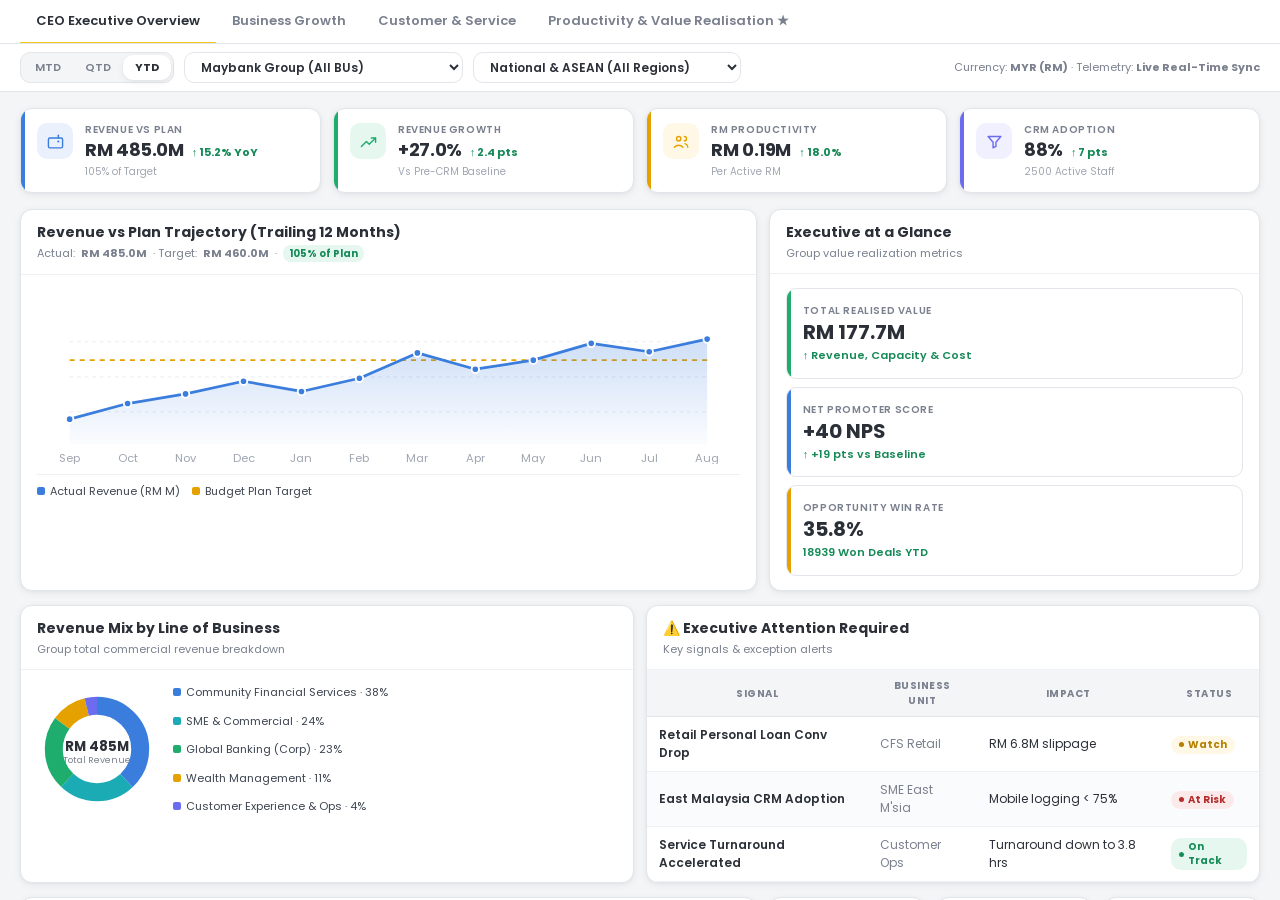
==== commit a64b7b24: "Update Maybank CEO dashboard with Reference UI layout and dynamic filter parameters" ====
--- a/index.html
+++ b/index.html
@@ -1,1642 +1,826 @@
 <!DOCTYPE html>
 <html lang="en">
 <head>
-  <meta charset="UTF-8">
-  <meta name="viewport" content="width=device-width, initial-scale=1.0">
-  <title>CEO CRM COMMAND CENTRE | Banking Value Realisation</title>
-  <meta name="description" content="Executive Banking Value Realisation Command Centre for RFP Demonstration - 4 Focused Tabs: Overview, Growth, Customer & Service, Productivity & Value. Single All-In-One File.">
-  
-  <!-- Modern Executive Google Fonts -->
-  <link rel="preconnect" href="https://fonts.googleapis.com">
-  <link rel="preconnect" href="https://fonts.gstatic.com" crossorigin>
-  <link href="https://fonts.googleapis.com/css2?family=Inter:wght@400;500;600;700&family=Plus+Jakarta+Sans:wght@600;700;800&display=swap" rel="stylesheet">
-  
-  <style>
-    /* ==========================================================================
-       1. DESIGN TOKENS & CSS SYSTEM
-       ========================================================================== */
-    :root {
-      --bg-app: #f8fafc;
-      --bg-surface: #ffffff;
-      --bg-surface-elevated: #ffffff;
-      --bg-surface-subtle: #f1f5f9;
-      --bg-surface-hover: #f8fafc;
-
-      --text-primary: #0f172a;
-      --text-secondary: #475569;
-      --text-tertiary: #94a3b8;
-      --text-inverse: #ffffff;
-      --text-brand: #1e40af;
-
-      --brand-primary: #1e3a8a;
-      --brand-primary-light: #eff6ff;
-      --brand-accent: #2563eb;
-      --brand-accent-hover: #1d4ed8;
-
-      --status-ontrack-bg: #ecfdf5;
-      --status-ontrack-border: #a7f3d0;
-      --status-ontrack-text: #065f46;
-      --status-ontrack-solid: #059669;
-
-      --status-watch-bg: #fffbeb;
-      --status-watch-border: #fde68a;
-      --status-watch-text: #92400e;
-      --status-watch-solid: #d97706;
-
-      --status-atrisk-bg: #fef2f2;
-      --status-atrisk-border: #fecaca;
-      --status-atrisk-text: #991b1b;
-      --status-atrisk-solid: #dc2626;
-
-      --border-subtle: #f1f5f9;
-      --border-default: #e2e8f0;
-      --border-strong: #cbd5e1;
-
-      --shadow-xs: 0 1px 2px 0 rgba(15, 23, 42, 0.04);
-      --shadow-sm: 0 1px 3px 0 rgba(15, 23, 42, 0.06), 0 1px 2px -1px rgba(15, 23, 42, 0.06);
-      --shadow-md: 0 4px 6px -1px rgba(15, 23, 42, 0.07), 0 2px 4px -2px rgba(15, 23, 42, 0.05);
-      --shadow-lg: 0 10px 15px -3px rgba(15, 23, 42, 0.08), 0 4px 6px -4px rgba(15, 23, 42, 0.04);
-      --shadow-xl: 0 20px 25px -5px rgba(15, 23, 42, 0.1);
-
-      --radius-xs: 4px;
-      --radius-sm: 6px;
-      --radius-md: 8px;
-      --radius-lg: 12px;
-      --radius-xl: 16px;
-      --radius-full: 9999px;
-
-      --font-heading: 'Plus Jakarta Sans', -apple-system, BlinkMacSystemFont, sans-serif;
-      --font-body: 'Inter', -apple-system, BlinkMacSystemFont, sans-serif;
-
-      --header-height: 70px;
-      --max-content-width: 1680px;
-    }
-
-    *, *::before, *::after {
-      box-sizing: border-box;
-      margin: 0;
-      padding: 0;
-    }
-
-    html, body {
-      min-height: 100vh;
-      background-color: var(--bg-app);
-      color: var(--text-primary);
-      font-family: var(--font-body);
-      font-size: 14px;
-      line-height: 1.5;
-      -webkit-font-smoothing: antialiased;
-    }
-
-    h1, h2, h3, h4, h5, h6 {
-      font-family: var(--font-heading);
-      font-weight: 700;
-      color: var(--text-primary);
-      letter-spacing: -0.02em;
-      line-height: 1.25;
-    }
-
-    button, select {
-      font-family: inherit;
-      font-size: inherit;
-    }
-
-    button {
-      cursor: pointer;
-      border: none;
-      background: none;
-    }
-
-    /* ==========================================================================
-       2. LAYOUT & STRUCTURE
-       ========================================================================== */
-    .app-container {
-      display: flex;
-      flex-direction: column;
-      min-height: 100vh;
-    }
-
-    .app-header {
-      background: var(--bg-surface);
-      border-bottom: 1px solid var(--border-default);
-      padding: 0 2rem;
-      height: var(--header-height);
-      display: flex;
-      align-items: center;
-      justify-content: space-between;
-      position: sticky;
-      top: 0;
-      z-index: 100;
-      box-shadow: var(--shadow-xs);
-    }
-
-    .header-brand {
-      display: flex;
-      align-items: center;
-      gap: 1rem;
-    }
-
-    .brand-logo-badge {
-      width: 42px;
-      height: 42px;
-      background: linear-gradient(135deg, #1e3a8a 0%, #2563eb 100%);
-      border-radius: var(--radius-md);
-      display: flex;
-      align-items: center;
-      justify-content: center;
-      color: white;
-      font-weight: 800;
-      font-size: 1.15rem;
-      box-shadow: 0 4px 10px rgba(37, 99, 235, 0.25);
-    }
-
-    .brand-titles h1 {
-      font-size: 1.2rem;
-      font-weight: 800;
-      color: var(--text-primary);
-      display: flex;
-      align-items: center;
-      gap: 0.6rem;
-    }
-
-    .brand-titles p {
-      font-size: 0.775rem;
-      color: var(--text-secondary);
-      font-weight: 500;
-    }
-
-    .rfp-pill {
-      font-size: 0.675rem;
-      font-weight: 700;
-      text-transform: uppercase;
-      letter-spacing: 0.05em;
-      padding: 0.2rem 0.55rem;
-      border-radius: var(--radius-full);
-      background: #f1f5f9;
-      color: #475569;
-      border: 1px solid #cbd5e1;
-      display: inline-flex;
-      align-items: center;
-      gap: 0.35rem;
-    }
-
-    .rfp-pill::before {
-      content: '';
-      display: inline-block;
-      width: 6px;
-      height: 6px;
-      border-radius: 50%;
-      background: #0284c7;
-    }
-
-    .header-actions {
-      display: flex;
-      align-items: center;
-      gap: 0.65rem;
-    }
-
-    .action-btn {
-      display: inline-flex;
-      align-items: center;
-      gap: 0.4rem;
-      padding: 0.45rem 0.85rem;
-      font-size: 0.8rem;
-      font-weight: 600;
-      border-radius: var(--radius-md);
-      border: 1px solid var(--border-default);
-      background: var(--bg-surface);
-      color: var(--text-secondary);
-      transition: all 150ms ease;
-    }
-
-    .action-btn:hover {
-      background: var(--bg-surface-subtle);
-      color: var(--text-primary);
-      border-color: var(--border-strong);
-    }
-
-    .action-btn.primary {
-      background: var(--brand-primary);
-      color: white;
-      border-color: var(--brand-primary);
-      box-shadow: var(--shadow-sm);
-    }
-
-    .action-btn.primary:hover {
-      background: #172554;
-    }
-
-    .filter-bar {
-      background: var(--bg-surface);
-      border-bottom: 1px solid var(--border-default);
-      padding: 0.55rem 2rem;
-      display: flex;
-      align-items: center;
-      justify-content: space-between;
-      position: sticky;
-      top: var(--header-height);
-      z-index: 90;
-      gap: 1rem;
-      flex-wrap: wrap;
-    }
-
-    .filter-group {
-      display: flex;
-      align-items: center;
-      gap: 0.5rem;
-    }
-
-    .filter-label {
-      font-size: 0.75rem;
-      font-weight: 600;
-      color: var(--text-tertiary);
-      text-transform: uppercase;
-    }
-
-    .period-pill-group {
-      display: inline-flex;
-      background: var(--bg-surface-subtle);
-      padding: 2px;
-      border-radius: var(--radius-md);
-      border: 1px solid var(--border-default);
-    }
-
-    .period-pill {
-      padding: 0.3rem 0.75rem;
-      font-size: 0.775rem;
-      font-weight: 600;
-      color: var(--text-secondary);
-      border-radius: var(--radius-sm);
-      transition: all 150ms ease;
-    }
-
-    .period-pill.active {
-      background: var(--bg-surface);
-      color: var(--brand-primary);
-      font-weight: 700;
-      box-shadow: var(--shadow-xs);
-    }
-
-    .filter-select {
-      padding: 0.35rem 0.7rem;
-      font-size: 0.8rem;
-      font-weight: 500;
-      color: var(--text-primary);
-      background: var(--bg-surface);
-      border: 1px solid var(--border-default);
-      border-radius: var(--radius-md);
-      cursor: pointer;
-    }
-
-    .filter-meta {
-      font-size: 0.75rem;
-      color: var(--text-tertiary);
-    }
-
-    .tab-navigation-strip {
-      background: var(--bg-surface);
-      border-bottom: 1px solid var(--border-default);
-      padding: 0 2rem;
-      display: flex;
-      align-items: stretch;
-      gap: 0.5rem;
-      position: sticky;
-      top: calc(var(--header-height) + 49px);
-      z-index: 80;
-    }
-
-    .nav-tab-btn {
-      padding: 0.8rem 1.15rem;
-      font-size: 0.85rem;
-      font-weight: 600;
-      color: var(--text-secondary);
-      border-bottom: 3px solid transparent;
-      white-space: nowrap;
-      transition: all 150ms ease;
-      display: flex;
-      align-items: center;
-      gap: 0.45rem;
-    }
-
-    .nav-tab-btn:hover {
-      color: var(--text-primary);
-      background: var(--bg-surface-hover);
-    }
-
-    .nav-tab-btn.active {
-      color: var(--brand-primary);
-      border-bottom-color: var(--brand-accent);
-      font-weight: 700;
-    }
-
-    .tab-badge {
-      font-size: 0.65rem;
-      padding: 0.15rem 0.45rem;
-      border-radius: var(--radius-full);
-      background: var(--brand-primary-light);
-      color: var(--brand-primary);
-      font-weight: 700;
-    }
-
-    .main-content-canvas {
-      flex: 1;
-      max-width: var(--max-content-width);
-      width: 100%;
-      margin: 0 auto;
-      padding: 1.5rem 2rem 3rem 2rem;
-    }
-
-    .tab-pane {
-      display: none;
-      opacity: 0;
-      animation: fadeIn 200ms ease forwards;
-    }
-
-    .tab-pane.active {
-      display: block;
-      opacity: 1;
-    }
-
-    @keyframes fadeIn {
-      from { opacity: 0; transform: translateY(3px); }
-      to { opacity: 1; transform: translateY(0); }
-    }
-
-    /* Layout Grids */
-    .grid-cards-8 {
-      display: grid;
-      grid-template-columns: repeat(4, 1fr);
-      gap: 1rem;
-    }
-
-    .grid-cards-6 {
-      display: grid;
-      grid-template-columns: repeat(3, 1fr);
-      gap: 1rem;
-      margin-bottom: 1.5rem;
-    }
-
-    .grid-2col {
-      display: grid;
-      grid-template-columns: 1fr 1fr;
-      gap: 1.25rem;
-      margin-bottom: 1.5rem;
-    }
-
-    .grid-3col {
-      display: grid;
-      grid-template-columns: repeat(3, 1fr);
-      gap: 1.25rem;
-      margin-bottom: 1.5rem;
-    }
-
-    .grid-1-2col {
-      display: grid;
-      grid-template-columns: 1.1fr 2fr;
-      gap: 1.25rem;
-      margin-bottom: 1.5rem;
-    }
-
-    /* ==========================================================================
-       3. COMPONENTS & CARDS
-       ========================================================================== */
-    .surface-card {
-      background: var(--bg-surface);
-      border: 1px solid var(--border-default);
-      border-radius: var(--radius-lg);
-      padding: 1.35rem;
-      box-shadow: var(--shadow-sm);
-    }
-
-    .card-header-flex {
-      display: flex;
-      align-items: center;
-      justify-content: space-between;
-      margin-bottom: 1rem;
-    }
-
-    .card-title-wrap h3 {
-      font-size: 0.925rem;
-      font-weight: 700;
-      color: var(--text-primary);
-    }
-
-    .card-title-wrap p {
-      font-size: 0.75rem;
-      color: var(--text-tertiary);
-      margin-top: 0.15rem;
-    }
-
-    .kpi-card {
-      background: var(--bg-surface);
-      border: 1px solid var(--border-default);
-      border-radius: var(--radius-md);
-      padding: 1.1rem 1.25rem;
-      box-shadow: var(--shadow-sm);
-      display: flex;
-      flex-direction: column;
-      justify-content: space-between;
-      transition: transform 150ms ease, box-shadow 150ms ease;
-      cursor: pointer;
-    }
-
-    .kpi-card:hover {
-      transform: translateY(-2px);
-      box-shadow: var(--shadow-md);
-      border-color: #cbd5e1;
-    }
-
-    .kpi-top-row {
-      display: flex;
-      align-items: center;
-      justify-content: space-between;
-      margin-bottom: 0.4rem;
-    }
-
-    .kpi-title {
-      font-size: 0.775rem;
-      font-weight: 600;
-      color: var(--text-secondary);
-      text-transform: uppercase;
-      letter-spacing: 0.03em;
-    }
-
-    .kpi-info-trigger {
-      color: var(--text-tertiary);
-      font-size: 0.75rem;
-      cursor: help;
-      margin-left: 0.35rem;
-    }
-
-    .kpi-main-val-row {
-      display: flex;
-      align-items: baseline;
-      justify-content: space-between;
-      margin-bottom: 0.4rem;
-    }
-
-    .kpi-value {
-      font-family: var(--font-heading);
-      font-size: 1.65rem;
-      font-weight: 800;
-      color: var(--text-primary);
-      line-height: 1;
-      letter-spacing: -0.02em;
-    }
-
-    .kpi-target-tag {
-      font-size: 0.725rem;
-      color: var(--text-tertiary);
-    }
-
-    .kpi-target-val {
-      font-weight: 600;
-      color: var(--text-secondary);
-    }
-
-    .kpi-footer-row {
-      display: flex;
-      align-items: center;
-      justify-content: space-between;
-      padding-top: 0.4rem;
-      border-top: 1px solid var(--border-subtle);
-      font-size: 0.725rem;
-    }
-
-    .kpi-variance {
-      font-weight: 700;
-    }
-
-    .kpi-variance.positive { color: var(--status-ontrack-solid); }
-    .kpi-variance.negative { color: var(--status-atrisk-solid); }
-
-    .status-badge {
-      display: inline-flex;
-      align-items: center;
-      gap: 0.35rem;
-      padding: 0.2rem 0.55rem;
-      border-radius: var(--radius-full);
-      font-size: 0.675rem;
-      font-weight: 700;
-      text-transform: uppercase;
-      letter-spacing: 0.04em;
-    }
-
-    .status-badge::before {
-      content: '';
-      display: inline-block;
-      width: 6px;
-      height: 6px;
-      border-radius: 50%;
-    }
-
-    .status-badge.ontrack {
-      background: var(--status-ontrack-bg);
-      color: var(--status-ontrack-text);
-      border: 1px solid var(--status-ontrack-border);
-    }
-    .status-badge.ontrack::before { background: var(--status-ontrack-solid); }
-
-    .status-badge.watch {
-      background: var(--status-watch-bg);
-      color: var(--status-watch-text);
-      border: 1px solid var(--status-watch-border);
-    }
-    .status-badge.watch::before { background: var(--status-watch-solid); }
-
-    .status-badge.atrisk {
-      background: var(--status-atrisk-bg);
-      color: var(--status-atrisk-text);
-      border: 1px solid var(--status-atrisk-border);
-    }
-    .status-badge.atrisk::before { background: var(--status-atrisk-solid); }
-
-    .dimension-subcard {
-      background: var(--bg-surface);
-      border: 1px solid var(--border-default);
-      border-radius: var(--radius-md);
-      padding: 0.85rem;
-      text-align: center;
-    }
-
-    .dimension-name {
-      font-size: 0.725rem;
-      font-weight: 600;
-      color: var(--text-secondary);
-      text-transform: uppercase;
-      margin-bottom: 0.25rem;
-    }
-
-    .dimension-score {
-      font-family: var(--font-heading);
-      font-size: 1.25rem;
-      font-weight: 800;
-      color: var(--text-primary);
-    }
-
-    .progress-mini-bar {
-      width: 100%;
-      height: 6px;
-      background: var(--border-subtle);
-      border-radius: var(--radius-full);
-      overflow: hidden;
-    }
-
-    .progress-mini-fill {
-      height: 100%;
-      border-radius: var(--radius-full);
-      transition: width 0.5s ease;
-    }
-
-    .alerts-grid {
-      display: grid;
-      gap: 0.75rem;
-    }
-
-    .alert-card {
-      padding: 0.85rem 1rem;
-      border-radius: var(--radius-md);
-      border: 1px solid var(--border-default);
-      background: var(--bg-app);
-    }
-
-    .alert-card.high { border-left: 4px solid var(--status-atrisk-solid); background: var(--status-atrisk-bg); }
-    .alert-card.medium { border-left: 4px solid var(--status-watch-solid); background: var(--status-watch-bg); }
-
-    .alert-bu-tag {
-      background: var(--bg-surface);
-      padding: 0.15rem 0.45rem;
-      border-radius: var(--radius-xs);
-      border: 1px solid var(--border-default);
-      font-size: 0.675rem;
-      font-weight: 700;
-      color: var(--text-secondary);
-    }
-
-    .scorecard-table-wrap {
-      width: 100%;
-      overflow-x: auto;
-    }
-
-    .scorecard-table {
-      width: 100%;
-      border-collapse: collapse;
-      text-align: left;
-      font-size: 0.8rem;
-    }
-
-    .scorecard-table th {
-      background: var(--bg-surface-subtle);
-      padding: 0.75rem 0.9rem;
-      font-weight: 700;
-      color: var(--text-secondary);
-      text-transform: uppercase;
-      font-size: 0.7rem;
-      border-bottom: 1px solid var(--border-default);
-    }
-
-    .scorecard-table td {
-      padding: 0.8rem 0.9rem;
-      border-bottom: 1px solid var(--border-subtle);
-      color: var(--text-primary);
-    }
-
-    .scorecard-table tbody tr:hover {
-      background-color: var(--bg-surface-hover);
-      cursor: pointer;
-    }
-
-    .scorecard-bu-name {
-      display: flex;
-      align-items: center;
-      gap: 0.45rem;
-      font-weight: 700;
-    }
-
-    .funnel-container {
-      display: flex;
-      flex-direction: column;
-      gap: 0.55rem;
-    }
-
-    .funnel-stage-row {
-      display: flex;
-      align-items: center;
-      gap: 0.85rem;
-    }
-
-    .funnel-stage-meta {
-      width: 130px;
-      flex-shrink: 0;
-    }
-
-    .funnel-stage-name {
-      font-size: 0.775rem;
-      font-weight: 700;
-      color: var(--text-primary);
-    }
-
-    .funnel-stage-count {
-      font-size: 0.725rem;
-      color: var(--text-tertiary);
-    }
-
-    .funnel-bar-track {
-      flex: 1;
-      height: 26px;
-      background: var(--bg-surface-subtle);
-      border-radius: var(--radius-sm);
-      overflow: hidden;
-    }
-
-    .funnel-bar-fill {
-      height: 100%;
-      background: linear-gradient(90deg, #1e3a8a 0%, #2563eb 100%);
-      border-radius: var(--radius-sm);
-      display: flex;
-      align-items: center;
-      padding-left: 0.65rem;
-      color: white;
-      font-weight: 700;
-      font-size: 0.725rem;
-      transition: width 0.5s ease;
-    }
-
-    .funnel-conversion-rate {
-      width: 75px;
-      text-align: right;
-      font-size: 0.775rem;
-      font-weight: 700;
-      color: var(--text-secondary);
-    }
-
-    /* Modals */
-    .modal-backdrop {
-      position: fixed;
-      inset: 0;
-      background: rgba(15, 23, 42, 0.6);
-      backdrop-filter: blur(3px);
-      z-index: 1000;
-      display: none;
-      align-items: center;
-      justify-content: center;
-      padding: 1.5rem;
-    }
-
-    .modal-backdrop.active { display: flex; }
-
-    .modal-dialog {
-      background: var(--bg-surface);
-      border-radius: var(--radius-xl);
-      border: 1px solid var(--border-default);
-      box-shadow: var(--shadow-xl);
-      width: 100%;
-      max-width: 850px;
-      max-height: 85vh;
-      display: flex;
-      flex-direction: column;
-      overflow: hidden;
-    }
-
-    .modal-header {
-      padding: 1.1rem 1.5rem;
-      border-bottom: 1px solid var(--border-default);
-      display: flex;
-      align-items: center;
-      justify-content: space-between;
-      background: var(--bg-surface-subtle);
-    }
-
-    .modal-header h2 { font-size: 1.1rem; font-weight: 800; }
-    .modal-close-btn { font-size: 1.35rem; color: var(--text-tertiary); }
-    .modal-close-btn:hover { color: var(--text-primary); }
-    .modal-body { padding: 1.5rem; overflow-y: auto; }
-    .modal-footer { padding: 0.85rem 1.5rem; border-top: 1px solid var(--border-default); display: flex; justify-content: flex-end; background: var(--bg-surface-subtle); }
-
-    .kpi-tooltip-popup {
-      position: absolute;
-      z-index: 500;
-      background: #0f172a;
-      color: #ffffff;
-      padding: 0.85rem 1rem;
-      border-radius: var(--radius-md);
-      box-shadow: var(--shadow-lg);
-      width: 270px;
-      font-size: 0.75rem;
-      line-height: 1.4;
-      display: none;
-    }
-
-    .kpi-tooltip-popup.active { display: block; }
-    .tooltip-title { font-weight: 700; color: #60a5fa; margin-bottom: 0.3rem; border-bottom: 1px solid #334155; padding-bottom: 0.2rem; }
-    .tooltip-row { margin-bottom: 0.25rem; }
-    .tooltip-row strong { color: #cbd5e1; }
-
-    .simulator-controls {
-      display: grid;
-      grid-template-columns: repeat(3, 1fr);
-      gap: 1.25rem;
-      margin-bottom: 1.5rem;
-    }
-
-    .slider-group label { display: flex; justify-content: space-between; font-weight: 600; font-size: 0.8rem; margin-bottom: 0.4rem; }
-    .slider-group input[type="range"] { width: 100%; accent-color: var(--brand-accent); }
-
-    .sim-output-banner {
-      background: linear-gradient(135deg, #1e3a8a 0%, #2563eb 100%);
-      color: white;
-      border-radius: var(--radius-lg);
-      padding: 1.25rem 1.5rem;
-      display: grid;
-      grid-template-columns: repeat(3, 1fr);
-      gap: 1rem;
-      text-align: center;
-    }
-
-    .sim-output-card .sim-num { font-family: var(--font-heading); font-size: 1.6rem; font-weight: 800; }
-    .sim-output-card .sim-desc { font-size: 0.725rem; opacity: 0.9; }
-
-    /* Responsive */
-    @media (max-width: 1024px) {
-      .grid-cards-8, .grid-cards-6 { grid-template-columns: repeat(2, 1fr); }
-      .grid-2col, .grid-3col, .grid-1-2col { grid-template-columns: 1fr; }
-      .simulator-controls, .sim-output-banner { grid-template-columns: 1fr; }
-    }
-  </style>
+<meta charset="UTF-8"/>
+<meta name="viewport" content="width=device-width,initial-scale=1.0"/>
+<title>Maybank CEO CRM Command Centre | Value Realisation</title>
+<style>
+@import url('https://fonts.googleapis.com/css2?family=Poppins:wght@400;500;600;700&display=swap');
+:root{
+  --f:'Poppins',-apple-system,BlinkMacSystemFont,"Segoe UI",sans-serif;
+  --brand:#F5C518;--brand-d:#D4A800;
+  --page:#F4F5F7;--white:#fff;
+  --bdr:#E2E5EA;--bdr-l:#EEF0F3;
+  --ink:#2B3038;--ink2:#3D4550;--mu:#7A808E;--ey:#A0A6B1;
+  --blue:#3B7DDD;--blue-b:#EAF1FC;--blue-t:#2864B8;
+  --green:#1FAD6E;--green-b:#E6F7EF;--green-t:#168A57;
+  --amber:#E5A100;--amber-b:#FFF8E6;--amber-t:#B58000;
+  --red:#D63B3B;--red-b:#FCEAEA;--red-t:#B52D2D;
+  --ind:#6C6CF1;--ind-b:#F0F0FF;
+  --cyan:#1AABB5;--cyan-b:#E5F9FA;
+  --pink:#DB4D80;--pink-b:#FBE9EF;
+  --sh:0 1px 3px rgba(20,28,40,.04),0 2px 8px rgba(20,28,40,.06);
+  --sh2:0 4px 16px rgba(20,28,40,.1);
+  --r:12px;--rr:10px;--tr:.18s ease;
+}
+*{box-sizing:border-box;margin:0;padding:0;}
+html,body{width:100%;height:100%;overflow:hidden;}
+body{font-family:var(--f);font-size:13px;line-height:1.5;color:var(--ink);background:var(--page);-webkit-font-smoothing:antialiased;}
+
+/* === SHELL === */
+.shell{display:flex;flex-direction:column;height:100%;}
+
+/* === TABS === */
+.tabs{background:var(--white);border-bottom:1px solid var(--bdr);display:flex;gap:0;padding:0 20px;flex:none;overflow-x:auto;}
+.tabs::-webkit-scrollbar{height:3px;}
+.tabs::-webkit-scrollbar-thumb{background:#ddd;border-radius:2px;}
+.t{border:none;background:none;font-family:var(--f);font-size:13px;font-weight:600;color:var(--mu);
+   padding:11px 16px;border-bottom:2.5px solid transparent;margin-bottom:-1px;cursor:pointer;transition:color var(--tr),border-color var(--tr);white-space:nowrap;}
+.t:hover{color:var(--ink);}
+.t.on{color:var(--ink);border-bottom-color:var(--brand);}
+
+/* === FILTER BAR (EXACT REFERENCE MATCH) === */
+.f-bar{background:var(--white);border-bottom:1px solid var(--bdr);padding:8px 20px;display:flex;align-items:center;justify-content:space-between;flex-wrap:wrap;gap:10px;flex:none;}
+.f-left{display:flex;align-items:center;gap:10px;flex-wrap:wrap;}
+.f-pills{display:inline-flex;background:var(--page);padding:2px;border-radius:var(--rr);border:1px solid var(--bdr);}
+.fp{border:none;background:none;font-family:var(--f);font-size:11px;font-weight:600;color:var(--mu);padding:4px 12px;border-radius:var(--rr);cursor:pointer;transition:all var(--tr);}
+.fp.on{background:var(--white);color:var(--ink);font-weight:700;box-shadow:var(--sh);}
+.f-sel{font-family:var(--f);font-size:12px;font-weight:600;color:var(--ink);background:var(--white);border:1px solid var(--bdr);border-radius:var(--rr);padding:5px 12px;cursor:pointer;outline:none;transition:border-color var(--tr);}
+.f-sel:hover{border-color:var(--mu);}
+.f-meta{font-size:11px;color:var(--mu);}
+
+/* === BODY === */
+.bd{flex:1;overflow-y:auto;padding:16px 20px;}
+.bd::-webkit-scrollbar{width:6px;}
+.bd::-webkit-scrollbar-thumb{background:#ccc;border-radius:3px;}
+.pn{display:none;}.pn.on{display:block;}
+
+/* === KPI STRIP === */
+.ks{display:grid;grid-template-columns:repeat(4,1fr);gap:12px;margin-bottom:16px;}
+.kc{background:var(--white);border:1px solid var(--bdr);border-radius:var(--r);box-shadow:var(--sh);
+    padding:14px 16px;position:relative;overflow:hidden;transition:box-shadow var(--tr),transform var(--tr);}
+.kc:hover{box-shadow:var(--sh2);transform:translateY(-1px);}
+.kc::before{content:"";position:absolute;left:0;top:0;bottom:0;width:4px;border-radius:0 2px 2px 0;background:var(--ac);}
+.kc-row{display:flex;align-items:flex-start;gap:12px;}
+.kc-icon{width:36px;height:36px;border-radius:var(--rr);display:grid;place-items:center;flex:none;background:var(--ib);color:var(--ac);}
+.kc-icon svg{width:17px;height:17px;stroke:currentColor;fill:none;stroke-width:2;stroke-linecap:round;stroke-linejoin:round;}
+.kc-body{flex:1;min-width:0;}
+.kc-label{font-size:10px;color:var(--mu);text-transform:uppercase;letter-spacing:.06em;font-weight:600;line-height:1.3;margin-bottom:4px;}
+.kc-val-row{display:flex;align-items:baseline;gap:8px;flex-wrap:wrap;}
+.kc-val{font-size:18px;font-weight:700;color:var(--ink);letter-spacing:-.02em;line-height:1.1;}
+.kc-trend{font-size:11px;font-weight:700;display:inline-flex;align-items:center;gap:2px;}
+.kc-trend.up{color:var(--green-t);}.kc-trend.dn{color:var(--red-t);}
+.kc-cap{font-size:10px;color:var(--ey);margin-top:4px;line-height:1.3;}
+
+/* === GRID === */
+.row{display:grid;gap:12px;margin-bottom:14px;}
+.r2{grid-template-columns:1fr 1fr;}
+.r3{grid-template-columns:1fr 1fr 1fr;}
+.r23{grid-template-columns:1.5fr 1fr;}
+.r32{grid-template-columns:1fr 1.5fr;}
+
+/* === CARD === */
+.c{background:var(--white);border:1px solid var(--bdr);border-radius:var(--r);box-shadow:var(--sh);overflow:hidden;transition:box-shadow var(--tr);}
+.c:hover{box-shadow:var(--sh2);}
+.ch{display:flex;align-items:flex-start;justify-content:space-between;padding:12px 16px;border-bottom:1px solid var(--bdr-l);}
+.ch-left{flex:1;}
+.ch h3{font-size:14px;font-weight:700;color:var(--ink);margin-bottom:2px;}
+.ch .sub{font-size:11px;color:var(--mu);display:flex;align-items:center;gap:6px;}
+.ch .tag{font-size:10px;font-weight:700;color:var(--green-t);background:var(--green-b);padding:1px 6px;border-radius:8px;}
+.cp{padding:14px 16px;}
+
+/* === QUARTER / EXECUTIVE GLANCE CARDS === */
+.qc{background:var(--white);border:1px solid var(--bdr);border-radius:var(--rr);padding:14px 16px;position:relative;overflow:hidden;margin-bottom:8px;}
+.qc:last-child{margin-bottom:0;}
+.qc::before{content:"";position:absolute;left:0;top:0;bottom:0;width:4px;border-radius:0 2px 2px 0;background:var(--ac,var(--blue));}
+.qc-label{font-size:10px;color:var(--mu);text-transform:uppercase;letter-spacing:.06em;font-weight:600;margin-bottom:3px;}
+.qc-val{font-size:20px;font-weight:700;color:var(--ink);line-height:1.15;}
+.qc-note{font-size:11px;color:var(--green-t);font-weight:600;margin-top:3px;}
+
+/* === CHART SVG === */
+svg.sv{width:100%;display:block;}
+
+/* === LEGEND === */
+.lg{display:flex;flex-wrap:wrap;gap:12px;margin-top:10px;padding-top:8px;border-top:1px solid var(--bdr-l);}
+.lg span{display:flex;align-items:center;gap:5px;font-size:11px;color:var(--ink2);}
+.lg i{width:8px;height:8px;border-radius:2px;display:inline-block;}
+
+/* === GAUGE ROW === */
+.gr{display:grid;grid-template-columns:repeat(3,1fr);gap:12px;margin-bottom:14px;}
+.gc{background:var(--white);border:1px solid var(--bdr);border-radius:var(--r);box-shadow:var(--sh);padding:12px;text-align:center;}
+.gc-label{font-size:10px;color:var(--mu);text-transform:uppercase;letter-spacing:.05em;font-weight:600;margin-bottom:6px;}
+.gc-note{font-size:10px;color:var(--mu);margin-top:4px;}
+
+/* === TABLE === */
+.ts{overflow-x:auto;}
+table{width:100%;border-collapse:separate;border-spacing:0;font-size:12px;}
+table th{position:sticky;top:0;background:var(--page);color:var(--mu);font-size:10px;font-weight:700;text-transform:uppercase;letter-spacing:.05em;padding:8px 12px;border-bottom:1.5px solid var(--bdr);z-index:2;}
+table td{padding:9px 12px;border-bottom:1px solid var(--bdr-l);}
+table tbody tr{transition:background var(--tr);}
+table tbody tr:nth-child(even){background:#FAFBFC;}
+table tbody tr:hover{background:var(--blue-b);}
+td.r,th.r{text-align:right;}
+td a{color:var(--blue-t);text-decoration:none;font-weight:600;}
+td a:hover{text-decoration:underline;color:var(--blue);}
+td a.dis{color:var(--ey);cursor:default;font-weight:500;}
+td a.dis:hover{text-decoration:none;}
+
+/* === BADGE === */
+.bx{display:inline-flex;align-items:center;gap:4px;font-size:10px;font-weight:700;padding:2px 8px;border-radius:10px;line-height:1.4;}
+.bx::before{content:"";width:5px;height:5px;border-radius:50%;background:currentColor;}
+.bx.ok{color:var(--green-t);background:var(--green-b);}
+.bx.warn{color:var(--amber-t);background:var(--amber-b);}
+.bx.bad{color:var(--red-t);background:var(--red-b);}
+.bx.info{color:var(--blue-t);background:var(--blue-b);}
+
+/* === PROGRESS BAR === */
+.pb{height:5px;background:var(--bdr-l);border-radius:3px;overflow:hidden;margin-top:3px;}
+.pb-fill{height:100%;border-radius:3px;}
+
+/* === FUNNEL === */
+.funnel-container{display:flex;flex-direction:column;gap:8px;}
+.funnel-stage-row{display:flex;align-items:center;gap:12px;}
+.funnel-meta{width:130px;flex:none;}
+.funnel-name{font-size:11px;font-weight:700;color:var(--ink);}
+.funnel-count{font-size:10px;color:var(--mu);}
+.funnel-bar-track{flex:1;height:24px;background:var(--bdr-l);border-radius:4px;overflow:hidden;}
+.funnel-bar-fill{height:100%;background:linear-gradient(90deg,var(--blue) 0%,var(--cyan) 100%);border-radius:4px;display:flex;align-items:center;padding-left:10px;color:#fff;font-weight:700;font-size:10px;}
+.funnel-rate{width:70px;text-align:right;font-size:11px;font-weight:700;color:var(--ink2);}
+
+/* === TOOLTIP === */
+[data-tip]{position:relative;cursor:default;}
+[data-tip]:hover::after{content:attr(data-tip);position:absolute;bottom:calc(100% + 5px);left:50%;transform:translateX(-50%);
+  background:#1e2633;color:#fff;font-size:10px;padding:3px 8px;border-radius:5px;white-space:nowrap;z-index:99;pointer-events:none;}
+
+/* === RESPONSIVE === */
+@media(max-width:1100px){.ks{grid-template-columns:1fr 1fr;}.r2,.r23,.r32{grid-template-columns:1fr;}.r3{grid-template-columns:1fr 1fr;}}
+@media(max-width:600px){.ks{grid-template-columns:1fr;}.r3{grid-template-columns:1fr;}}
+</style>
 </head>
 <body>
-
-  <div class="app-container">
-    <header id="app-header" class="app-header"></header>
-    <nav id="filter-bar" class="filter-bar"></nav>
-    <div id="tab-navigation-strip" class="tab-navigation-strip"></div>
-    <main id="main-content-canvas" class="main-content-canvas"></main>
-  </div>
-
-  <div id="kpi-tooltip-popup" class="kpi-tooltip-popup"></div>
-
-  <!-- Hierarchy Drill-Down Modal -->
-  <div id="drilldown-modal" class="modal-backdrop">
-    <div class="modal-dialog">
-      <div class="modal-header">
-        <h2>🔍 Executive Hierarchy Drill-Down Explorer</h2>
-        <button class="modal-close-btn" onclick="window.CXO_DRILLDOWN.close()">&times;</button>
-      </div>
-      <div class="modal-body" id="drilldown-modal-body"></div>
-      <div class="modal-footer">
-        <button class="action-btn" onclick="window.CXO_DRILLDOWN.close()">Close</button>
-      </div>
-    </div>
-  </div>
-
-  <!-- What-If Simulator Modal -->
-  <div id="simulator-modal" class="modal-backdrop">
-    <div class="modal-dialog">
-      <div class="modal-header">
-        <h2>🧮 What-If Value Realisation Simulator</h2>
-        <button class="modal-close-btn" onclick="window.CXO_SIMULATOR.close()">&times;</button>
-      </div>
-      <div class="modal-body">
-        <p style="font-size: 0.8rem; color: var(--text-secondary); margin-bottom: 1.25rem;">
-          Model the financial impact of advancing CRM adoption, sales cycle compression, and automated processing across the bank.
-        </p>
-        <div class="simulator-controls">
-          <div class="slider-group">
-            <label><span>CRM Adoption Uplift</span><strong id="sim-val-adoption" style="color: var(--brand-accent);">+5%</strong></label>
-            <input type="range" id="sim-slider-adoption" min="1" max="15" value="5" step="1" oninput="window.CXO_SIMULATOR.recalculate()">
-          </div>
-          <div class="slider-group">
-            <label><span>Sales Cycle Compression</span><strong id="sim-val-cycle" style="color: #059669;">-15%</strong></label>
-            <input type="range" id="sim-slider-cycle" min="5" max="35" value="15" step="1" oninput="window.CXO_SIMULATOR.recalculate()">
-          </div>
-          <div class="slider-group">
-            <label><span>STP Automation Lift</span><strong id="sim-val-stp" style="color: #10b981;">+10%</strong></label>
-            <input type="range" id="sim-slider-stp" min="2" max="25" value="10" step="1" oninput="window.CXO_SIMULATOR.recalculate()">
-          </div>
+<div class="shell">
+
+<!-- 4 FOCUSED TABS (Pure Reference Style Header) -->
+<div class="tabs">
+  <button class="t on" data-t="ov">CEO Executive Overview</button>
+  <button class="t" data-t="gr">Business Growth</button>
+  <button class="t" data-t="cs">Customer &amp; Service</button>
+  <button class="t" data-t="pv">Productivity &amp; Value Realisation ★</button>
+</div>
+
+<!-- FILTER PARAMETERS BAR -->
+<div class="f-bar">
+  <div class="f-left">
+    <div class="f-pills" id="f-period">
+      <button class="fp" data-p="MTD">MTD</button>
+      <button class="fp" data-p="QTD">QTD</button>
+      <button class="fp on" data-p="YTD">YTD</button>
+    </div>
+    <select class="f-sel" id="f-bu">
+      <option value="all">Maybank Group (All BUs)</option>
+      <option value="retail">Community Financial Services (CFS)</option>
+      <option value="sme">SME &amp; Commercial Banking</option>
+      <option value="corporate">Global Banking (Corporate / IB)</option>
+      <option value="wealth">Maybank Wealth Management</option>
+      <option value="service">Customer Experience &amp; Ops</option>
+    </select>
+    <select class="f-sel" id="f-reg">
+      <option value="all">National &amp; ASEAN (All Regions)</option>
+      <option value="central">Klang Valley &amp; Central Region</option>
+      <option value="north">Northern Region (Penang / Perak)</option>
+      <option value="south">Southern Region (Johor / Melaka)</option>
+      <option value="east">East Malaysia (Sabah &amp; Sarawak)</option>
+      <option value="intl">Singapore &amp; ASEAN International</option>
+    </select>
+  </div>
+  <div class="f-meta">
+    Currency: <strong>MYR (RM)</strong> · Telemetry: <strong>Live Real-Time Sync</strong>
+  </div>
+</div>
+
+<div class="bd">
+
+<!-- ═══════════ TAB 1: CEO EXECUTIVE OVERVIEW ═══════════ -->
+<div class="pn on" id="ov">
+  <div class="ks" id="k-ov"></div>
+  
+  <div class="row r23">
+    <div class="c">
+      <div class="ch">
+        <div class="ch-left">
+          <h3>Revenue vs Plan Trajectory (Trailing 12 Months)</h3>
+          <div class="sub" id="sub-revplan">Actual: <strong>RM 485.0M</strong> · Target: <strong>RM 450.0M</strong> · <span class="tag">108% of Plan</span></div>
         </div>
-        <div class="sim-output-banner">
-          <div class="sim-output-card"><div class="sim-num" id="sim-out-rev">+₹42.5 Cr</div><div class="sim-desc">Projected Revenue Uplift</div></div>
-          <div class="sim-output-card"><div class="sim-num" id="sim-out-cost">+₹8.4 Cr</div><div class="sim-desc">Annual Cost Savings</div></div>
-          <div class="sim-output-card"><div class="sim-num" id="sim-out-total">+₹50.9 Cr</div><div class="sim-desc">Total Value Creation</div></div>
+      </div>
+      <div class="cp">
+        <svg class="sv" id="ch-revplan" viewBox="0 0 560 140"></svg>
+        <div class="lg" id="lg-revplan"></div>
+      </div>
+    </div>
+    <div class="c">
+      <div class="ch">
+        <div class="ch-left">
+          <h3>Executive at a Glance</h3>
+          <div class="sub">Group value realization metrics</div>
         </div>
       </div>
-      <div class="modal-footer">
-        <button class="action-btn" onclick="window.CXO_SIMULATOR.close()">Done</button>
-      </div>
-    </div>
-  </div>
-
-  <!-- Executive AI Brief Modal -->
-  <div id="brief-modal" class="modal-backdrop">
-    <div class="modal-dialog">
-      <div class="modal-header">
-        <h2>✨ Executive AI Briefing Generator</h2>
-        <button class="modal-close-btn" onclick="window.CXO_HEADER.closeBriefModal()">&times;</button>
-      </div>
-      <div class="modal-body" id="brief-modal-body"></div>
-      <div class="modal-footer">
-        <button class="action-btn primary" onclick="window.print()">Print Briefing</button>
-        <button class="action-btn" onclick="window.CXO_HEADER.closeBriefModal()">Close</button>
-      </div>
-    </div>
-  </div>
-
-  <!-- ==========================================================================
-       ALL-IN-ONE JAVASCRIPT ENGINE & TAB MODULES
-       ========================================================================== -->
-  <script>
-    /* 1. DATASET */
-    window.CXO_DATASET = {
-      businessUnits: [
-        { id: "all", name: "All Business Units", code: "ALL" },
-        { id: "retail", name: "Retail Banking", code: "RB" },
-        { id: "sme", name: "SME & Commercial", code: "SME" },
-        { id: "corporate", name: "Corporate Banking", code: "CB" },
-        { id: "wealth", name: "Wealth Management", code: "WM" },
-        { id: "service", name: "Customer Service & Ops", code: "CSO" }
-      ],
-      regions: [
-        { id: "all", name: "National / All Regions" },
-        { id: "north", name: "North Region" },
-        { id: "west", name: "West Region" },
-        { id: "south", name: "South Region" },
-        { id: "east", name: "East Region" }
-      ],
-      periodData: {
-        YTD: {
-          retail: { revenueActual: 184.5, revenueTarget: 172.0, revenueBaseline: 148.0, revenuePrevYear: 162.0, pipelineValue: 340.0, totalLeads: 280000, qualifiedLeads: 117600, totalOpportunities: 40600, wonOpportunities: 14560, retentionRate: 93.8, npsScore: 39, serviceCasesCreated: 420000, serviceCasesResolved: 407400, serviceCasesFCR: 309624, avgResolutionTimeHours: 3.8, slaComplianceRate: 96.5, costToServePerCase: 42.0, totalCrmUsers: 3400, activeCrmUsers: 2958, dauUsers: 2514, mauUsers: 2958, rmUsers: 1100, salesCycleDays: 14.5, campaignLeads: 84000, campaignConversions: 15456, campaignRoi: 12.4 },
-          sme: { revenueActual: 118.2, revenueTarget: 108.0, revenueBaseline: 88.0, revenuePrevYear: 99.5, pipelineValue: 285.0, totalLeads: 48000, qualifiedLeads: 20160, totalOpportunities: 6960, wonOpportunities: 2496, retentionRate: 95.4, npsScore: 42, serviceCasesCreated: 85000, serviceCasesResolved: 82450, serviceCasesFCR: 64311, avgResolutionTimeHours: 5.4, slaComplianceRate: 97.2, costToServePerCase: 125.0, totalCrmUsers: 1450, activeCrmUsers: 1262, dauUsers: 1072, mauUsers: 1262, rmUsers: 640, salesCycleDays: 22.0, campaignLeads: 14400, campaignConversions: 2592, campaignRoi: 14.8 },
-          corporate: { revenueActual: 112.5, revenueTarget: 118.0, revenueBaseline: 98.0, revenuePrevYear: 104.0, pipelineValue: 390.0, totalLeads: 6200, qualifiedLeads: 2604, totalOpportunities: 899, wonOpportunities: 323, retentionRate: 98.2, npsScore: 48, serviceCasesCreated: 18000, serviceCasesResolved: 17640, serviceCasesFCR: 14112, avgResolutionTimeHours: 11.2, slaComplianceRate: 98.4, costToServePerCase: 450.0, totalCrmUsers: 620, activeCrmUsers: 540, dauUsers: 459, mauUsers: 540, rmUsers: 220, salesCycleDays: 56.0, campaignLeads: 1860, campaignConversions: 353, campaignRoi: 16.5 },
-          wealth: { revenueActual: 51.8, revenueTarget: 46.0, revenueBaseline: 36.0, revenuePrevYear: 41.5, pipelineValue: 165.0, totalLeads: 18000, qualifiedLeads: 7560, totalOpportunities: 2610, wonOpportunities: 936, retentionRate: 97.4, npsScore: 52, serviceCasesCreated: 26000, serviceCasesResolved: 25480, serviceCasesFCR: 21658, avgResolutionTimeHours: 2.9, slaComplianceRate: 98.9, costToServePerCase: 180.0, totalCrmUsers: 480, activeCrmUsers: 442, dauUsers: 398, mauUsers: 442, rmUsers: 260, salesCycleDays: 24.0, campaignLeads: 5400, campaignConversions: 1026, campaignRoi: 15.2 },
-          service: { revenueActual: 18.0, revenueTarget: 16.0, revenueBaseline: 12.0, revenuePrevYear: 14.0, pipelineValue: 40.0, totalLeads: 12000, qualifiedLeads: 5040, totalOpportunities: 1740, wonOpportunities: 624, retentionRate: 95.0, npsScore: 40, serviceCasesCreated: 310000, serviceCasesResolved: 303800, serviceCasesFCR: 236964, avgResolutionTimeHours: 3.1, slaComplianceRate: 97.8, costToServePerCase: 35.0, totalCrmUsers: 2100, activeCrmUsers: 1848, dauUsers: 1570, mauUsers: 1848, rmUsers: 280, salesCycleDays: 12.0, campaignLeads: 3600, campaignConversions: 576, campaignRoi: 9.8 }
-        },
-        QTD: {
-          retail: { revenueActual: 63.8, revenueTarget: 59.0, revenueBaseline: 51.0, revenuePrevYear: 56.0, pipelineValue: 340.0, totalLeads: 98000, qualifiedLeads: 41160, totalOpportunities: 14210, wonOpportunities: 5096, retentionRate: 94.0, npsScore: 40, serviceCasesCreated: 142000, serviceCasesResolved: 137740, serviceCasesFCR: 104682, avgResolutionTimeHours: 3.7, slaComplianceRate: 96.8, costToServePerCase: 41.5, totalCrmUsers: 3400, activeCrmUsers: 2980, dauUsers: 2540, mauUsers: 2980, rmUsers: 1100, salesCycleDays: 14.0, campaignLeads: 29400, campaignConversions: 5410, campaignRoi: 12.6 },
-          sme: { revenueActual: 41.2, revenueTarget: 37.5, revenueBaseline: 30.5, revenuePrevYear: 34.5, pipelineValue: 285.0, totalLeads: 16800, qualifiedLeads: 7056, totalOpportunities: 2436, wonOpportunities: 874, retentionRate: 95.6, npsScore: 43, serviceCasesCreated: 29500, serviceCasesResolved: 28615, serviceCasesFCR: 22320, avgResolutionTimeHours: 5.2, slaComplianceRate: 97.4, costToServePerCase: 123.0, totalCrmUsers: 1450, activeCrmUsers: 1275, dauUsers: 1085, mauUsers: 1275, rmUsers: 640, salesCycleDays: 21.5, campaignLeads: 5040, campaignConversions: 907, campaignRoi: 15.0 },
-          corporate: { revenueActual: 38.5, revenueTarget: 41.0, revenueBaseline: 34.0, revenuePrevYear: 36.2, pipelineValue: 390.0, totalLeads: 2150, qualifiedLeads: 903, totalOpportunities: 312, wonOpportunities: 112, retentionRate: 98.4, npsScore: 49, serviceCasesCreated: 6200, serviceCasesResolved: 6076, serviceCasesFCR: 4860, avgResolutionTimeHours: 10.8, slaComplianceRate: 98.6, costToServePerCase: 445.0, totalCrmUsers: 620, activeCrmUsers: 548, dauUsers: 466, mauUsers: 548, rmUsers: 220, salesCycleDays: 54.0, campaignLeads: 645, campaignConversions: 123, campaignRoi: 16.8 },
-          wealth: { revenueActual: 18.2, revenueTarget: 16.0, revenueBaseline: 12.5, revenuePrevYear: 14.4, pipelineValue: 165.0, totalLeads: 6300, qualifiedLeads: 2646, totalOpportunities: 913, wonOpportunities: 328, retentionRate: 97.6, npsScore: 53, serviceCasesCreated: 9000, serviceCasesResolved: 8820, serviceCasesFCR: 7497, avgResolutionTimeHours: 2.8, slaComplianceRate: 99.0, costToServePerCase: 178.0, totalCrmUsers: 480, activeCrmUsers: 448, dauUsers: 404, mauUsers: 448, rmUsers: 260, salesCycleDays: 23.5, campaignLeads: 1890, campaignConversions: 359, campaignRoi: 15.5 },
-          service: { revenueActual: 6.3, revenueTarget: 5.5, revenueBaseline: 4.2, revenuePrevYear: 4.9, pipelineValue: 40.0, totalLeads: 4200, qualifiedLeads: 1764, totalOpportunities: 609, wonOpportunities: 218, retentionRate: 95.2, npsScore: 41, serviceCasesCreated: 108000, serviceCasesResolved: 105840, serviceCasesFCR: 82555, avgResolutionTimeHours: 3.0, slaComplianceRate: 98.0, costToServePerCase: 34.5, totalCrmUsers: 2100, activeCrmUsers: 1870, dauUsers: 1590, mauUsers: 1870, rmUsers: 280, salesCycleDays: 11.5, campaignLeads: 1260, campaignConversions: 202, campaignRoi: 10.0 }
-        },
-        MTD: {
-          retail: { revenueActual: 22.1, revenueTarget: 20.2, revenueBaseline: 17.5, revenuePrevYear: 19.4, pipelineValue: 340.0, totalLeads: 34000, qualifiedLeads: 14280, totalOpportunities: 4930, wonOpportunities: 1768, retentionRate: 94.2, npsScore: 41, serviceCasesCreated: 49000, serviceCasesResolved: 47530, serviceCasesFCR: 36123, avgResolutionTimeHours: 3.6, slaComplianceRate: 97.0, costToServePerCase: 41.0, totalCrmUsers: 3400, activeCrmUsers: 3010, dauUsers: 2560, mauUsers: 3010, rmUsers: 1100, salesCycleDays: 13.8, campaignLeads: 10200, campaignConversions: 1880, campaignRoi: 12.8 },
-          sme: { revenueActual: 14.4, revenueTarget: 13.0, revenueBaseline: 10.5, revenuePrevYear: 12.0, pipelineValue: 285.0, totalLeads: 5800, qualifiedLeads: 2436, totalOpportunities: 841, wonOpportunities: 302, retentionRate: 95.8, npsScore: 44, serviceCasesCreated: 10200, serviceCasesResolved: 9894, serviceCasesFCR: 7717, avgResolutionTimeHours: 5.0, slaComplianceRate: 97.6, costToServePerCase: 121.0, totalCrmUsers: 1450, activeCrmUsers: 1285, dauUsers: 1092, mauUsers: 1285, rmUsers: 640, salesCycleDays: 21.0, campaignLeads: 1740, campaignConversions: 314, campaignRoi: 15.2 },
-          corporate: { revenueActual: 13.2, revenueTarget: 14.2, revenueBaseline: 11.8, revenuePrevYear: 12.5, pipelineValue: 390.0, totalLeads: 740, qualifiedLeads: 311, totalOpportunities: 107, wonOpportunities: 38, retentionRate: 98.5, npsScore: 50, serviceCasesCreated: 2150, serviceCasesResolved: 2107, serviceCasesFCR: 1686, avgResolutionTimeHours: 10.5, slaComplianceRate: 98.8, costToServePerCase: 440.0, totalCrmUsers: 620, activeCrmUsers: 554, dauUsers: 471, mauUsers: 554, rmUsers: 220, salesCycleDays: 52.0, campaignLeads: 222, campaignConversions: 42, campaignRoi: 17.0 },
-          wealth: { revenueActual: 6.4, revenueTarget: 5.6, revenueBaseline: 4.4, revenuePrevYear: 5.0, pipelineValue: 165.0, totalLeads: 2200, qualifiedLeads: 924, totalOpportunities: 319, wonOpportunities: 114, retentionRate: 97.8, npsScore: 54, serviceCasesCreated: 3100, serviceCasesResolved: 3038, serviceCasesFCR: 2582, avgResolutionTimeHours: 2.7, slaComplianceRate: 99.2, costToServePerCase: 175.0, totalCrmUsers: 480, activeCrmUsers: 452, dauUsers: 408, mauUsers: 452, rmUsers: 260, salesCycleDays: 23.0, campaignLeads: 660, campaignConversions: 125, campaignRoi: 15.8 },
-          service: { revenueActual: 2.2, revenueTarget: 1.9, revenueBaseline: 1.5, revenuePrevYear: 1.7, pipelineValue: 40.0, totalLeads: 1450, qualifiedLeads: 609, totalOpportunities: 210, wonOpportunities: 75, retentionRate: 95.4, npsScore: 42, serviceCasesCreated: 37500, serviceCasesResolved: 36750, serviceCasesFCR: 28665, avgResolutionTimeHours: 2.9, slaComplianceRate: 98.2, costToServePerCase: 34.0, totalCrmUsers: 2100, activeCrmUsers: 1885, dauUsers: 1602, mauUsers: 1885, rmUsers: 280, salesCycleDays: 11.0, campaignLeads: 435, campaignConversions: 70, campaignRoi: 10.2 }
-        }
-      },
-      monthlyTrends: [
-        { month: "Sep", target: 36.0, actual: 35.2, nps: 34 }, { month: "Oct", target: 37.0, actual: 37.8, nps: 35 },
-        { month: "Nov", target: 38.5, actual: 39.4, nps: 36 }, { month: "Dec", target: 40.0, actual: 41.5, nps: 37 },
-        { month: "Jan", target: 38.0, actual: 39.8, nps: 38 }, { month: "Feb", target: 39.5, actual: 42.0, nps: 38 },
-        { month: "Mar", target: 42.0, actual: 46.2, nps: 39 }, { month: "Apr", target: 40.0, actual: 43.5, nps: 40 },
-        { month: "May", target: 41.5, actual: 45.0, nps: 40 }, { month: "Jun", target: 43.0, actual: 47.8, nps: 41 },
-        { month: "Jul", target: 42.5, actual: 46.4, nps: 41 }, { month: "Aug", target: 44.0, actual: 48.5, nps: 41 }
-      ],
-      valueRealisationPillars: {
-        overallScore: 84, targetScore: 90,
-        pillars: [
-          { name: "Revenue Uplift", score: 91, baseline: "₹0.0 Cr", current: "+₹68.5 Cr", target: "+₹75.0 Cr", realisedValue: "₹68.5 Cr", narrative: "Lead conversion increased to 18.4% with ₹14.8 Cr cross-sell expansion." },
-          { name: "Productivity Capacity", score: 82, baseline: "₹1.57 Cr / RM", current: "₹1.85 Cr / RM", target: "₹2.00 Cr / RM", realisedValue: "₹32.0 Cr", narrative: "Sales deal cycles shortened by 45% (18.5 days vs 34.0 days baseline)." },
-          { name: "Customer Retention & NPS", score: 86, baseline: "NPS +22 | 89.8% Ret", current: "NPS +41 | 94.2% Ret", target: "NPS +45 | 95.0% Ret", realisedValue: "₹24.5 Cr", narrative: "Churn reduced by 4.4pp, preserving ₹24.5 Cr in high-margin deposits and fees." },
-          { name: "Cost-to-Serve & Efficiency", score: 78, baseline: "₹78.0 / case", current: "₹42.0 / case", target: "₹38.0 / case", realisedValue: "₹18.2 Cr", narrative: "FCR improved to 76.0%, eliminating 185,000 repeat service inquiries." }
-        ]
-      },
-      hierarchy: {
-        north: {
-          name: "North Region", leadExecutive: "Rajesh Sharma, Senior VP & Regional Head", revenue: 154.2, target: 142.0,
-          branches: [
-            { name: "New Delhi Connaught Place", code: "DEL-01", revenue: 58.4, target: 52.0, adoption: 92.4, rmCount: 140, nps: 44, leadRM: "Vikas Malhotra" },
-            { name: "Chandigarh Sector 17", code: "CHD-01", revenue: 38.2, target: 36.0, adoption: 88.0, rmCount: 85, nps: 42, leadRM: "Pooja Singhal" },
-            { name: "Jaipur MI Road Flagship", code: "JPR-02", revenue: 32.6, target: 30.0, adoption: 87.5, rmCount: 70, nps: 40, leadRM: "Anil Rathore" }
-          ]
-        },
-        west: {
-          name: "West Region", leadExecutive: "Meera Deshmukh, Executive VP West", revenue: 172.8, target: 160.0,
-          branches: [
-            { name: "Mumbai Nariman Point Flagship", code: "BOM-01", revenue: 78.5, target: 70.0, adoption: 94.0, rmCount: 180, nps: 46, leadRM: "Rohan Parekh" },
-            { name: "Mumbai BKC Corporate Hub", code: "BOM-03", revenue: 48.0, target: 46.0, adoption: 92.0, rmCount: 110, nps: 45, leadRM: "Kavita Nair" },
-            { name: "Pune Senapati Bapat Road", code: "PUN-01", revenue: 28.5, target: 26.0, adoption: 89.5, rmCount: 75, nps: 41, leadRM: "Aditya Joshi" }
-          ]
-        },
-        south: {
-          name: "South Region", leadExecutive: "K. R. Venkatesh, Regional Director South", revenue: 112.5, target: 104.0,
-          branches: [
-            { name: "Bengaluru MG Road Flagship", code: "BLR-01", revenue: 46.5, target: 42.0, adoption: 91.0, rmCount: 115, nps: 43, leadRM: "Siddharth Rao" },
-            { name: "Chennai Anna Salai", code: "MAA-01", revenue: 36.0, target: 34.0, adoption: 85.5, rmCount: 90, nps: 40, leadRM: "Deepa Sundaram" }
-          ]
-        },
-        east: {
-          name: "East Region", leadExecutive: "Sourav Mukherjee, Regional Head East", revenue: 45.5, target: 54.0,
-          branches: [
-            { name: "Kolkata Park Street Hub", code: "CCU-01", revenue: 24.5, target: 28.0, adoption: 78.0, rmCount: 70, nps: 34, leadRM: "Anirban Sen" },
-            { name: "Bhubaneswar Janpath", code: "BBI-01", revenue: 12.0, target: 14.5, adoption: 74.0, rmCount: 40, nps: 32, leadRM: "Smita Patnaik" }
-          ]
-        }
-      },
-      kpiDefinitions: {
-        revenueVsPlan: { name: "Revenue vs Plan", definition: "Total commercial revenue generated against budgeted plan.", calculation: "(Actual Revenue / Target Plan) × 100", source: "Core Financial Ledger", target: ">= 100.0%", meaning: "Primary barometer of commercial execution." },
-        revenueGrowth: { name: "Revenue Growth", definition: "Expansion in revenue compared to baseline pre-CRM.", calculation: "((Actual - Baseline) / Baseline) × 100", source: "Banking Ledger", target: ">= 10.0%", meaning: "Commercial acceleration catalyzed by CRM." },
-        customerGrowth: { name: "Customer Growth", definition: "Net expansion in total active bank customers.", calculation: "((Current - Previous) / Previous) × 100", source: "Customer Master", target: ">= 7.5%", meaning: "Organic market share expansion." },
-        salesConversion: { name: "Sales Conversion Rate", definition: "Percentage of leads converted into won deals.", calculation: "(Won Opportunities / Total Leads) × 100", source: "CRM Lead Pipeline", target: ">= 16.0%", meaning: "Sales funnel efficiency and lead quality." },
-        retentionRate: { name: "Customer Retention Rate", definition: "Proportion of existing customers retained.", calculation: "(1 - (Churned / Active)) × 100", source: "Customer Churn Engine", target: ">= 94.0%", meaning: "Safeguard against high-margin attrition." },
-        npsScore: { name: "Net Promoter Score (NPS)", definition: "Customer advocacy score reflecting loyalty.", calculation: "% Promoters - % Detractors", source: "Post-Interaction Survey", target: ">= +40", meaning: "Leading indicator of organic referral growth." },
-        productivity: { name: "RM Productivity", definition: "Average revenue generated per Relationship Manager.", calculation: "Total Revenue / Number of Active RMs", source: "HR & Sales Performance", target: ">= ₹1.75 Cr / RM", meaning: "Commercial capacity gains unlocked by CRM." },
-        crmAdoption: { name: "CRM Active User Adoption", definition: "Percentage of licensed bank staff actively logging transactions.", calculation: "(Active Users / Total Users) × 100", source: "Platform Telemetry", target: ">= 85.0%", meaning: "Foundation of transformation value." }
-      }
-    };
-
-    /* 2. CALCULATION ENGINE */
-    window.CXO_ENGINE = (function () {
-      const state = { period: "YTD", businessUnit: "all", region: "all" };
-
-      function getAggregatedData() {
-        const pData = window.CXO_DATASET.periodData[state.period] || window.CXO_DATASET.periodData.YTD;
-        let keys = Object.keys(pData);
-        if (state.businessUnit !== "all") keys = keys.filter(k => k === state.businessUnit);
-
-        let acc = { revenueActual: 0, revenueTarget: 0, revenueBaseline: 0, revenuePrevYear: 0, pipelineValue: 0, totalLeads: 0, qualifiedLeads: 0, totalOpportunities: 0, wonOpportunities: 0, totalCrmUsers: 0, activeCrmUsers: 0, dauUsers: 0, mauUsers: 0, rmUsers: 0, campaignLeads: 0, campaignConversions: 0, weightedSalesCycle: 0, weightedResolution: 0, weightedNps: 0, weightedCsat: 0, weightedCostToServe: 0, weightedRetention: 0, serviceCasesCreated: 0, serviceCasesResolved: 0, serviceCasesFCR: 0 };
-
-        keys.forEach(k => {
-          const b = pData[k]; if (!b) return;
-          acc.revenueActual += b.revenueActual; acc.revenueTarget += b.revenueTarget; acc.revenueBaseline += b.revenueBaseline; acc.revenuePrevYear += b.revenuePrevYear;
-          acc.pipelineValue += b.pipelineValue; acc.totalLeads += b.totalLeads; acc.qualifiedLeads += b.qualifiedLeads; acc.totalOpportunities += b.totalOpportunities; acc.wonOpportunities += b.wonOpportunities;
-          acc.totalCrmUsers += b.totalCrmUsers; acc.activeCrmUsers += b.activeCrmUsers; acc.dauUsers += b.dauUsers; acc.mauUsers += b.mauUsers; acc.rmUsers += b.rmUsers;
-          acc.campaignLeads += b.campaignLeads; acc.campaignConversions += b.campaignConversions;
-          acc.serviceCasesCreated += b.serviceCasesCreated; acc.serviceCasesResolved += b.serviceCasesResolved; acc.serviceCasesFCR += b.serviceCasesFCR;
-          acc.weightedSalesCycle += b.salesCycleDays * b.wonOpportunities; acc.weightedResolution += b.avgResolutionTimeHours * b.serviceCasesResolved;
-          acc.weightedNps += b.npsScore * b.wonOpportunities; acc.weightedCostToServe += b.costToServePerCase * b.serviceCasesCreated; acc.weightedRetention += b.retentionRate * b.wonOpportunities;
-        });
-
-        let regFactor = state.region === "north" ? 0.32 : state.region === "west" ? 0.36 : state.region === "south" ? 0.23 : state.region === "east" ? 0.09 : 1.0;
-        if (state.region !== "all") {
-          acc.revenueActual *= regFactor; acc.revenueTarget *= regFactor; acc.revenueBaseline *= regFactor; acc.revenuePrevYear *= regFactor; acc.pipelineValue *= regFactor;
-          acc.totalLeads = Math.round(acc.totalLeads * regFactor); acc.wonOpportunities = Math.round(acc.wonOpportunities * regFactor);
-          acc.serviceCasesCreated = Math.round(acc.serviceCasesCreated * regFactor); acc.serviceCasesResolved = Math.round(acc.serviceCasesResolved * regFactor); acc.serviceCasesFCR = Math.round(acc.serviceCasesFCR * regFactor);
-          acc.activeCrmUsers = Math.round(acc.activeCrmUsers * regFactor); acc.totalCrmUsers = Math.round(acc.totalCrmUsers * regFactor); acc.rmUsers = Math.round(acc.rmUsers * regFactor);
-        }
-
-        const revAchPct = acc.revenueTarget > 0 ? (acc.revenueActual / acc.revenueTarget) * 100 : 108.0;
-        const revGrowthYoY = acc.revenuePrevYear > 0 ? ((acc.revenueActual - acc.revenuePrevYear) / acc.revenuePrevYear) * 100 : 8.2;
-        const revGrowthBase = acc.revenueBaseline > 0 ? ((acc.revenueActual - acc.revenueBaseline) / acc.revenueBaseline) * 100 : 12.4;
-        const salesConv = acc.totalLeads > 0 ? (acc.wonOpportunities / acc.totalLeads) * 100 : 18.4;
-        const oppWin = acc.totalOpportunities > 0 ? (acc.wonOpportunities / acc.totalOpportunities) * 100 : 35.8;
-        const crmAdopt = acc.totalCrmUsers > 0 ? (acc.activeCrmUsers / acc.totalCrmUsers) * 100 : 87.0;
-        const fcr = acc.serviceCasesResolved > 0 ? (acc.serviceCasesFCR / acc.serviceCasesResolved) * 100 : 76.0;
-        const avgRes = acc.serviceCasesResolved > 0 ? acc.weightedResolution / acc.serviceCasesResolved : 3.8;
-        const nps = acc.wonOpportunities > 0 ? Math.round(acc.weightedNps / acc.wonOpportunities) : 41;
-        const costToServe = acc.serviceCasesCreated > 0 ? acc.weightedCostToServe / acc.serviceCasesCreated : 42.0;
-        const retention = acc.wonOpportunities > 0 ? acc.weightedRetention / acc.wonOpportunities : 94.2;
-        const prodCr = acc.rmUsers > 0 ? acc.revenueActual / acc.rmUsers : 0.185;
-
-        return {
-          revenueActual: acc.revenueActual, revenueTarget: acc.revenueTarget, revenueAchievementPct: revAchPct, revenueGrowthYoY: revGrowthYoY, revenueGrowthBaseline: revGrowthBase,
-          customerGrowthPct: 8.6, pipelineValue: acc.pipelineValue, weightedPipeline: acc.pipelineValue * 0.38, pipelineCoverage: acc.revenueActual > 0 ? (acc.pipelineValue / acc.revenueActual) : 2.52,
-          totalLeads: acc.totalLeads, qualifiedLeads: acc.qualifiedLeads, totalOpportunities: acc.totalOpportunities, wonOpportunities: acc.wonOpportunities,
-          salesConversionRate: salesConv, oppWinRate: oppWin, retentionRate: retention, npsScore: nps,
-          serviceCasesCreated: acc.serviceCasesCreated, serviceCasesResolved: acc.serviceCasesResolved, serviceCasesFCR: acc.serviceCasesFCR, fcrRate: fcr,
-          avgResolutionHours: avgRes, slaCompliance: 97.2, costToServe: costToServe, crmAdoptionRate: crmAdopt, rmUsers: acc.rmUsers, revenuePerRmCr: prodCr,
-          campaignLeads: acc.campaignLeads, campaignConversionRate: 18.4, campaignRoi: 13.8, realisedValueCr: (acc.revenueActual - acc.revenueBaseline) + 32.0 + 24.5 + 18.2,
-          healthScore: { overall: 86, growth: 91, customer: 84, productivity: 87, service: 82, adoption: 85 }
-        };
-      }
-
-      function generateExecutiveAlerts() {
-        return [
-          { type: "WATCH", badgeClass: "watch", title: "Retail Banking Conversion Below Target", description: "Retail personal loan conversion is 4.2pp below plan due to KYC drop-offs.", impact: "₹6.8 Cr potential slippage", bu: "Retail Banking" },
-          { type: "AT RISK", badgeClass: "atrisk", title: "SME CRM Adoption Lagging in East Region", description: "East Region branch staff are 12pp below the 85% mobile adoption target.", impact: "Delayed customer visit logging", bu: "SME Banking (East)" },
-          { type: "POSITIVE", badgeClass: "ontrack", title: "Service Resolution Velocity Up +24%", description: "Automated case triage reduced turnaround time from 12.5 hrs to 3.8 hrs, lifting NPS to +41.", impact: "₹18.2 Cr cost savings", bu: "Customer Service" }
-        ];
-      }
-
-      return {
-        getState: () => ({ ...state }),
-        setPeriod: (p) => { state.period = p; },
-        setBusinessUnit: (bu) => { state.businessUnit = bu; },
-        setRegion: (reg) => { state.region = reg; },
-        getData: getAggregatedData,
-        generateExecutiveAlerts
-      };
-    })();
-
-    /* 3. KPI CARD COMPONENT */
-    window.CXO_KPI_CARD = {
-      render: function (opts) {
-        const { id, title, value, target, variancePct, status = "ontrack", definitionKey = "", sparklinePoints = [35, 38, 41, 44, 46, 48.5] } = opts;
-        const isPos = variancePct >= 0;
-        const statusLabel = status === "ontrack" ? "ON TRACK" : status === "watch" ? "WATCH" : "AT RISK";
-
-        return `
-          <div class="kpi-card" data-kpi-id="${id}">
-            <div class="kpi-top-row">
-              <span class="kpi-title">${title} ${definitionKey ? `<span class="kpi-info-trigger" onclick="window.CXO_APP.showKpiInfo('${definitionKey}', event)">ℹ</span>` : ''}</span>
-              <span class="status-badge ${status}">${statusLabel}</span>
-            </div>
-            <div class="kpi-main-val-row">
-              <span class="kpi-value">${value}</span>
-              ${target ? `<div class="kpi-target-tag">Target: <span class="kpi-target-val">${target}</span></div>` : ''}
-            </div>
-            <div class="kpi-footer-row">
-              <span class="kpi-variance ${isPos ? 'positive' : 'negative'}">${isPos ? '↑' : '↓'} ${Math.abs(variancePct).toFixed(1)}% YoY</span>
-              <svg style="width: 55px; height: 18px;" viewBox="0 0 55 18">
-                <polyline fill="none" stroke="${isPos ? '#059669' : '#dc2626'}" stroke-width="2" stroke-linecap="round" points="${this.points(sparklinePoints)}"/>
-              </svg>
-            </div>
-          </div>
-        `;
-      },
-      points: function (arr) {
-        const min = Math.min(...arr), max = Math.max(...arr), range = max - min || 1;
-        return arr.map((v, i) => `${(i / (arr.length - 1)) * 55},${16 - ((v - min) / range) * 14 + 1}`).join(" ");
-      }
-    };
-
-    /* 4. CHARTS */
-    window.CXO_CHARTS = {
-      renderRadialGauge: function (score, max = 100) {
-        const radius = 48, circumference = 2 * Math.PI * radius, offset = circumference - (score / max) * circumference;
-        return `
-          <div style="position: relative; width: 120px; height: 120px; display: flex; align-items: center; justify-content: center;">
-            <svg style="transform: rotate(-90deg); width: 100%; height: 100%;" viewBox="0 0 120 120">
-              <circle cx="60" cy="60" r="${radius}" fill="none" stroke="#e2e8f0" stroke-width="9"/>
-              <circle cx="60" cy="60" r="${radius}" fill="none" stroke="#059669" stroke-width="9" stroke-linecap="round" stroke-dasharray="${circumference}" stroke-dashoffset="${offset}"/>
-            </svg>
-            <div style="position: absolute; text-align: center;">
-              <div style="font-family: var(--font-heading); font-size: 1.85rem; font-weight: 800; color: #059669; line-height: 1;">${score}</div>
-              <div style="font-size: 0.7rem; font-weight: 600; color: #94a3b8;">/ ${max} Score</div>
-            </div>
-          </div>
-        `;
-      },
-      renderFunnel: function (stages) {
-        const maxVal = stages[0].value || 1;
-        return `
-          <div class="funnel-container">
-            ${stages.map((st, i) => `
-              <div class="funnel-stage-row">
-                <div class="funnel-stage-meta"><div class="funnel-stage-name">${st.label}</div><div class="funnel-stage-count">${typeof st.value === 'number' ? st.value.toLocaleString() : st.value}</div></div>
-                <div class="funnel-bar-track"><div class="funnel-bar-fill" style="width: ${Math.max(12, (st.value / maxVal) * 100)}%;"><span>${st.sublabel || ''}</span></div></div>
-                <div class="funnel-conversion-rate">${i > 0 ? ((st.value / stages[i - 1].value) * 100).toFixed(1) + "%" : "100%"}</div>
-              </div>
-            `).join("")}
-          </div>
-        `;
-      },
-      renderMonthlyRevenueChart: function (monthlyTrends) {
-        const w = 620, h = 200, pad = { top: 15, right: 20, bottom: 30, left: 45 }, maxVal = 55;
-        const chartW = w - pad.left - pad.right, chartH = h - pad.top - pad.bottom, step = chartW / monthlyTrends.length;
-        let bars = "", linePoints = [];
-
-        monthlyTrends.forEach((m, i) => {
-          const x = pad.left + i * step + step * 0.25, actualH = (m.actual / maxVal) * chartH, targetY = pad.top + chartH - (m.target / maxVal) * chartH;
-          linePoints.push(`${x + 8},${targetY}`);
-          bars += `
-            <rect x="${x}" y="${pad.top + chartH - actualH}" width="16" height="${actualH}" fill="#2563eb" rx="2" opacity="0.85"><title>${m.month} Actual: ₹${m.actual} Cr</title></rect>
-            <circle cx="${x + 8}" cy="${targetY}" r="3" fill="#f59e0b" stroke="#ffffff" stroke-width="1.5"/>
-            <text x="${x + 8}" y="${h - 10}" font-size="9" font-weight="600" fill="#64748b" text-anchor="middle">${m.month}</text>
-          `;
-        });
-
-        return `
-          <div style="width: 100%; overflow-x: auto;">
-            <svg viewBox="0 0 ${w} ${h}" style="width: 100%; height: auto; max-height: 220px; font-family: var(--font-body);">
-              <line x1="${pad.left}" y1="${pad.top}" x2="${w - pad.right}" y2="${pad.top}" stroke="#e2e8f0" stroke-dasharray="3,3"/>
-              <line x1="${pad.left}" y1="${pad.top + chartH * 0.5}" x2="${w - pad.right}" y2="${pad.top + chartH * 0.5}" stroke="#e2e8f0" stroke-dasharray="3,3"/>
-              <line x1="${pad.left}" y1="${pad.top + chartH}" x2="${w - pad.right}" y2="${pad.top + chartH}" stroke="#cbd5e1"/>
-              <text x="${pad.left - 6}" y="${pad.top + 4}" font-size="9" fill="#94a3b8" text-anchor="end">₹50 Cr</text>
-              <text x="${pad.left - 6}" y="${pad.top + chartH * 0.5 + 4}" font-size="9" fill="#94a3b8" text-anchor="end">₹25 Cr</text>
-              <text x="${pad.left - 6}" y="${pad.top + chartH + 4}" font-size="9" fill="#94a3b8" text-anchor="end">₹0</text>
-              ${bars}
-              <polyline fill="none" stroke="#f59e0b" stroke-width="2" stroke-linecap="round" points="${linePoints.join(' ')}"/>
-            </svg>
-            <div style="display: flex; justify-content: center; gap: 1.5rem; font-size: 0.725rem; color: var(--text-secondary); margin-top: 0.25rem;">
-              <span style="display: inline-flex; align-items: center; gap: 0.35rem;"><span style="display: inline-block; width: 9px; height: 9px; background: #2563eb; border-radius: 2px;"></span> Actual Revenue (₹ Cr)</span>
-              <span style="display: inline-flex; align-items: center; gap: 0.35rem;"><span style="display: inline-block; width: 9px; height: 9px; background: #f59e0b; border-radius: 50%;"></span> Target Plan (₹ Cr)</span>
-            </div>
-          </div>
-        `;
-      },
-      renderScatterPlot: function (type) {
-        const points = type === "revenue" ? [
-          { name: "Mumbai Nariman Point", x: 94.0, y: 16.4 }, { name: "Delhi CP", x: 92.4, y: 14.8 }, { name: "Bengaluru MG Rd", x: 91.0, y: 15.2 }, { name: "Pune SB Rd", x: 89.5, y: 13.0 }, { name: "Chandigarh Sec 17", x: 88.0, y: 11.5 }, { name: "Kolkata Park St", x: 78.0, y: 5.4 }
-        ] : [
-          { name: "Mumbai Nariman Point", x: 94.0, y: 22.5 }, { name: "Delhi CP", x: 92.4, y: 20.8 }, { name: "Bengaluru MG Rd", x: 91.0, y: 19.5 }, { name: "Pune SB Rd", x: 89.5, y: 18.2 }, { name: "Chandigarh Sec 17", x: 88.0, y: 16.5 }, { name: "Kolkata Park St", x: 78.0, y: 9.0 }
-        ];
-        const w = 400, h = 180, pad = { top: 15, right: 15, bottom: 30, left: 35 }, max = type === 'revenue' ? 20 : 25;
-        const chartW = w - pad.left - pad.right, chartH = h - pad.top - pad.bottom;
-        const dots = points.map(p => `
-          <circle cx="${pad.left + ((p.x - 70) / 30) * chartW}" cy="${pad.top + chartH - (p.y / max) * chartH}" r="6" fill="#2563eb" opacity="0.8" stroke="#ffffff" stroke-width="1.5"><title>${p.name}: Adoption ${p.x}%</title></circle>
-        `).join("");
-
-        return `
-          <svg viewBox="0 0 ${w} ${h}" style="width: 100%; height: auto; max-height: 190px; font-family: var(--font-body);">
-            <line x1="${pad.left}" y1="${pad.top + chartH}" x2="${w - pad.right}" y2="${pad.top + chartH}" stroke="#cbd5e1"/>
-            <line x1="${pad.left}" y1="${pad.top + chartH * 0.85}" x2="${w - pad.right}" y2="${pad.top + chartH * 0.15}" stroke="#059669" stroke-width="2" stroke-dasharray="4,4"/>
-            ${dots}
-            <text x="${pad.left}" y="${h - 8}" font-size="9" fill="#64748b">70%</text>
-            <text x="${pad.left + chartW * 0.5}" y="${h - 8}" font-size="9" fill="#64748b" text-anchor="middle">85% Adoption</text>
-            <text x="${w - pad.right}" y="${h - 8}" font-size="9" fill="#64748b" text-anchor="end">100%</text>
-          </svg>
-          <div style="font-size: 0.7rem; color: #059669; font-weight: 700; text-align: right;">Strong Correlation (r = 0.88)</div>
-        `;
-      }
-    };
-
-    /* 5. MODALS & HEADER */
-    window.CXO_DRILLDOWN = {
-      open: function (regKey = "north") {
-        const region = window.CXO_DATASET.hierarchy[regKey] || window.CXO_DATASET.hierarchy.north;
-        const modal = document.getElementById("drilldown-modal"); if (!modal) return;
-        document.getElementById("drilldown-modal-body").innerHTML = `
-          <div style="display: flex; justify-content: space-between; align-items: center; margin-bottom: 1rem;">
-            <div><h3 style="font-size: 1.1rem; font-weight: 800;">${region.name}</h3><p style="font-size: 0.8rem; color: var(--text-secondary);">${region.leadExecutive}</p></div>
-            <div style="font-size: 1.25rem; font-weight: 800; color: var(--brand-primary);">₹${region.revenue.toFixed(1)} Cr <span style="font-size: 0.75rem; color: #059669;">(${((region.revenue/region.target)*100).toFixed(0)}% of Plan)</span></div>
-          </div>
-          <div style="display: flex; gap: 0.5rem; margin-bottom: 1rem; border-bottom: 1px solid var(--border-default); padding-bottom: 0.5rem;">
-            <button class="action-btn ${regKey === 'north' ? 'primary' : ''}" onclick="window.CXO_DRILLDOWN.open('north')">North</button>
-            <button class="action-btn ${regKey === 'west' ? 'primary' : ''}" onclick="window.CXO_DRILLDOWN.open('west')">West</button>
-            <button class="action-btn ${regKey === 'south' ? 'primary' : ''}" onclick="window.CXO_DRILLDOWN.open('south')">South</button>
-            <button class="action-btn ${regKey === 'east' ? 'primary' : ''}" onclick="window.CXO_DRILLDOWN.open('east')">East</button>
-          </div>
-          <table class="scorecard-table">
-            <thead><tr><th>Branch</th><th>Code</th><th>Revenue</th><th>Target</th><th>CRM Adoption</th><th>NPS</th><th>Lead RM</th></tr></thead>
-            <tbody>
-              ${region.branches.map(b => `
-                <tr>
-                  <td><strong>${b.name}</strong></td><td><span class="alert-bu-tag">${b.code}</span></td>
-                  <td><strong>₹${b.revenue.toFixed(1)} Cr</strong></td><td>₹${b.target.toFixed(1)} Cr</td>
-                  <td><strong style="color: ${b.adoption >= 85 ? '#059669' : '#d97706'};">${b.adoption}%</strong></td>
-                  <td>+${b.nps}</td><td><strong>${b.leadRM}</strong></td>
-                </tr>
-              `).join("")}
-            </tbody>
-          </table>
-        `;
-        modal.classList.add("active");
-      },
-      close: () => { const m = document.getElementById("drilldown-modal"); if (m) m.classList.remove("active"); }
-    };
-
-    window.CXO_SIMULATOR = {
-      open: () => { const m = document.getElementById("simulator-modal"); if (m) { window.CXO_SIMULATOR.recalculate(); m.classList.add("active"); } },
-      close: () => { const m = document.getElementById("simulator-modal"); if (m) m.classList.remove("active"); },
-      recalculate: () => {
-        const a = parseFloat(document.getElementById("sim-slider-adoption").value) || 5;
-        const c = parseFloat(document.getElementById("sim-slider-cycle").value) || 15;
-        const s = parseFloat(document.getElementById("sim-slider-stp").value) || 10;
-        document.getElementById("sim-val-adoption").innerText = `+${a}%`;
-        document.getElementById("sim-val-cycle").innerText = `-${c}%`;
-        document.getElementById("sim-val-stp").innerText = `+${s}%`;
-        const rev = (485.0 * (a * 0.007)) + (485.0 * (c * 0.0035));
-        const cost = (18.2 * (s * 0.035)) + (a * 0.4);
-        document.getElementById("sim-out-rev").innerText = `+₹${rev.toFixed(1)} Cr`;
-        document.getElementById("sim-out-cost").innerText = `+₹${cost.toFixed(1)} Cr`;
-        document.getElementById("sim-out-total").innerText = `+₹${(rev + cost).toFixed(1)} Cr`;
-      }
-    };
-
-    window.CXO_HEADER = {
-      render: function () {
-        document.getElementById("app-header").innerHTML = `
-          <div class="header-brand">
-            <div class="brand-logo-badge">BN</div>
-            <div class="brand-titles">
-              <h1>CEO CRM COMMAND CENTRE <span class="rfp-pill">Illustrative Data – RFP Demonstration</span></h1>
-              <p>Business Performance & Value Realisation | Executive View</p>
-            </div>
-          </div>
-          <div class="header-actions">
-            <button class="action-btn" onclick="window.CXO_HEADER.generateAiBrief()">✨ Executive Brief</button>
-            <button class="action-btn" onclick="window.CXO_SIMULATOR.open()">🧮 What-If Simulator</button>
-            <button class="action-btn primary" onclick="window.print()">📄 Export Pack</button>
-          </div>
-        `;
-
-        document.getElementById("filter-bar").innerHTML = `
-          <div class="filter-group">
-            <span class="filter-label">Period:</span>
-            <div class="period-pill-group">
-              <button class="period-pill ${window.CXO_ENGINE.getState().period === 'MTD' ? 'active' : ''}" onclick="window.CXO_HEADER.setPeriod('MTD')">MTD</button>
-              <button class="period-pill ${window.CXO_ENGINE.getState().period === 'QTD' ? 'active' : ''}" onclick="window.CXO_HEADER.setPeriod('QTD')">QTD</button>
-              <button class="period-pill ${window.CXO_ENGINE.getState().period === 'YTD' ? 'active' : ''}" onclick="window.CXO_HEADER.setPeriod('YTD')">YTD</button>
-            </div>
-          </div>
-          <div class="filter-group">
-            <span class="filter-label">Business Unit:</span>
-            <select class="filter-select" onchange="window.CXO_HEADER.setBU(this.value)">
-              ${window.CXO_DATASET.businessUnits.map(b => `<option value="${b.id}">${b.name}</option>`).join("")}
-            </select>
-          </div>
-          <div class="filter-group">
-            <span class="filter-label">Geography:</span>
-            <select class="filter-select" onchange="window.CXO_HEADER.setRegion(this.value)">
-              ${window.CXO_DATASET.regions.map(r => `<option value="${r.id}">${r.name}</option>`).join("")}
-            </select>
-          </div>
-          <div class="filter-meta">🕒 Last Updated: <strong>Today 08:30 IST</strong></div>
-        `;
-
-        const tabs = [
-          { id: "tab-overview", label: "CEO Executive Overview", icon: "🏛️" },
-          { id: "tab-growth", label: "Business Growth", icon: "📈" },
-          { id: "tab-customer", label: "Customer & Service", icon: "🤝" },
-          { id: "tab-value", label: "Productivity & Value", icon: "💎", badge: "CORE" }
-        ];
-
-        document.getElementById("tab-navigation-strip").innerHTML = tabs.map((t, i) => `
-          <button class="nav-tab-btn ${i === 0 ? 'active' : ''}" data-tab-target="${t.id}" onclick="window.CXO_APP.switchTab('${t.id}')">
-            <span>${t.icon} ${t.label}</span>
-            ${t.badge ? `<span class="tab-badge">${t.badge}</span>` : ''}
-          </button>
-        `).join("");
-      },
-      setPeriod: (p) => { window.CXO_ENGINE.setPeriod(p); window.CXO_HEADER.render(); window.CXO_APP.refreshActiveTab(); },
-      setBU: (bu) => { window.CXO_ENGINE.setBusinessUnit(bu); window.CXO_APP.refreshActiveTab(); },
-      setRegion: (r) => { window.CXO_ENGINE.setRegion(r); window.CXO_APP.refreshActiveTab(); },
-      generateAiBrief: () => {
-        const d = window.CXO_ENGINE.getData(), m = document.getElementById("brief-modal"); if (!m) return;
-        document.getElementById("brief-modal-body").innerHTML = `
-          <div style="background: #f8fafc; border: 1px solid #e2e8f0; border-radius: 8px; padding: 1rem; margin-bottom: 1rem;">
-            <div style="font-weight: 800; color: #1e3a8a; font-size: 0.95rem;">✨ Bank CEO Executive Brief: FY2026 Performance</div>
-            <div style="font-size: 0.75rem; color: #64748b;">Consolidated Boardroom Summary</div>
-          </div>
-          <div style="display: flex; flex-direction: column; gap: 0.85rem; font-size: 0.85rem; color: #334155; line-height: 1.5;">
-            <div><strong>1. Revenue vs Plan:</strong> ₹${d.revenueActual.toFixed(0)} Cr (${d.revenueAchievementPct.toFixed(0)}% of plan, +${d.revenueGrowthYoY.toFixed(1)}% YoY), pacing ₹35 Cr ahead of target.</div>
-            <div><strong>2. Customer Experience:</strong> NPS reached +${d.npsScore} with 94.2% customer retention. FCR at ${d.fcrRate.toFixed(1)}% reduced turnaround times by 69%.</div>
-            <div><strong>3. Productivity:</strong> RM Productivity is up +18% (₹${d.revenuePerRmCr.toFixed(2)} Cr / RM) with active CRM adoption at ${d.crmAdoptionRate.toFixed(0)}%.</div>
-            <div><strong>4. Realised Value:</strong> Measured value realised is ₹${d.realisedValueCr.toFixed(0)} Cr across revenue, capacity, and cost reduction.</div>
-          </div>
-        `;
-        m.classList.add("active");
-      },
-      closeBriefModal: () => { const m = document.getElementById("brief-modal"); if (m) m.classList.remove("active"); }
-    };
-
-    /* 6. TAB RENDERERS */
-    window.CXO_TAB_OVERVIEW = {
-      render: function () {
-        const d = window.CXO_ENGINE.getData(), alerts = window.CXO_ENGINE.generateExecutiveAlerts(), pData = window.CXO_DATASET.periodData[window.CXO_ENGINE.getState().period] || window.CXO_DATASET.periodData.YTD;
-        return `
-          <div class="grid-cards-8" style="margin-bottom: 1.25rem;">
-            ${window.CXO_KPI_CARD.render({ id: "k1", title: "Revenue vs Plan", value: "₹" + d.revenueActual.toFixed(0) + " Cr", target: "₹" + d.revenueTarget.toFixed(0) + " Cr", variancePct: d.revenueGrowthYoY, status: "ontrack", definitionKey: "revenueVsPlan" })}
-            ${window.CXO_KPI_CARD.render({ id: "k2", title: "Revenue Growth", value: "+" + d.revenueGrowthBaseline.toFixed(1) + "%", target: "+10.0%", variancePct: d.revenueGrowthBaseline - 10, status: "ontrack", definitionKey: "revenueGrowth" })}
-            ${window.CXO_KPI_CARD.render({ id: "k3", title: "Customer Growth", value: "+8.6%", target: "+7.5%", variancePct: 1.1, status: "ontrack", definitionKey: "customerGrowth" })}
-            ${window.CXO_KPI_CARD.render({ id: "k4", title: "Sales Conversion", value: d.salesConversionRate.toFixed(1) + "%", target: "16.0%", variancePct: d.salesConversionRate - 16, status: "ontrack", definitionKey: "salesConversion" })}
-            ${window.CXO_KPI_CARD.render({ id: "k5", title: "Customer Retention", value: d.retentionRate.toFixed(1) + "%", target: "94.0%", variancePct: d.retentionRate - 94, status: "ontrack", definitionKey: "retentionRate" })}
-            ${window.CXO_KPI_CARD.render({ id: "k6", title: "NPS", value: "+" + d.npsScore, target: "+40", variancePct: 2.5, status: "ontrack", definitionKey: "npsScore" })}
-            ${window.CXO_KPI_CARD.render({ id: "k7", title: "RM Productivity", value: "+18%", target: "+15%", variancePct: 3.0, status: "ontrack", definitionKey: "productivity" })}
-            ${window.CXO_KPI_CARD.render({ id: "k8", title: "CRM Adoption", value: d.crmAdoptionRate.toFixed(0) + "%", target: "85%", variancePct: d.crmAdoptionRate - 85, status: "ontrack", definitionKey: "crmAdoption" })}
-          </div>
-          <div class="grid-1-2col" style="margin-bottom: 1.25rem;">
-            <div class="surface-card" style="display: flex; flex-direction: column; justify-content: space-between;">
-              <div>
-                <div style="font-size: 0.725rem; font-weight: 700; color: #94a3b8; text-transform: uppercase;">Executive Composite</div>
-                <h3 style="font-size: 1.1rem; font-weight: 800;">Business Health</h3>
-              </div>
-              <div style="display: flex; justify-content: center; padding: 0.4rem 0;">${window.CXO_CHARTS.renderRadialGauge(d.healthScore.overall, 100)}</div>
-              <div style="background: var(--bg-surface-subtle); border-radius: 6px; padding: 0.65rem; font-size: 0.775rem;">
-                <div style="display: flex; justify-content: space-between; padding: 0.2rem 0; border-bottom: 1px solid var(--border-subtle);"><span>Growth</span><strong style="color: #2563eb;">${d.healthScore.growth} / 100</strong></div>
-                <div style="display: flex; justify-content: space-between; padding: 0.2rem 0; border-bottom: 1px solid var(--border-subtle);"><span>Customer</span><strong style="color: #059669;">${d.healthScore.customer} / 100</strong></div>
-                <div style="display: flex; justify-content: space-between; padding: 0.2rem 0; border-bottom: 1px solid var(--border-subtle);"><span>Productivity</span><strong style="color: #10b981;">${d.healthScore.productivity} / 100</strong></div>
-                <div style="display: flex; justify-content: space-between; padding: 0.2rem 0; border-bottom: 1px solid var(--border-subtle);"><span>Service</span><strong style="color: #0284c7;">${d.healthScore.service} / 100</strong></div>
-                <div style="display: flex; justify-content: space-between; padding: 0.2rem 0;"><span>Adoption</span><strong style="color: #4338ca;">${d.healthScore.adoption} / 100</strong></div>
-              </div>
-            </div>
-            <div class="surface-card">
-              <div class="card-header-flex">
-                <div class="card-title-wrap"><h3>Revenue vs Plan Trajectory (Trailing 12 Months)</h3><p>Actual: <strong>₹${d.revenueActual.toFixed(0)} Cr</strong> vs Target: <strong>₹${d.revenueTarget.toFixed(0)} Cr</strong></p></div>
-                <span class="status-badge ontrack">108% of Plan</span>
-              </div>
-              ${window.CXO_CHARTS.renderMonthlyRevenueChart(window.CXO_DATASET.monthlyTrends)}
-            </div>
-          </div>
-          <div class="surface-card" style="margin-bottom: 1.25rem;">
-            <div class="card-header-flex" style="margin-bottom: 0.65rem;">
-              <div class="card-title-wrap"><h3 style="font-size: 0.925rem;">⚠️ Executive Attention Required</h3></div>
-              <span class="rfp-pill">3 Active Signals</span>
-            </div>
-            <div class="alerts-grid" style="grid-template-columns: repeat(3, 1fr);">
-              ${alerts.map(a => `
-                <div class="alert-card ${a.type === 'AT RISK' ? 'high' : a.type === 'WATCH' ? 'medium' : ''}" style="${a.type === 'POSITIVE' ? 'border-left: 4px solid #059669; background: #ecfdf5;' : ''}">
-                  <div style="display: flex; justify-content: space-between; margin-bottom: 0.25rem;"><span class="status-badge ${a.badgeClass}">${a.type}</span><span class="alert-bu-tag">${a.bu}</span></div>
-                  <h4 style="font-size: 0.8rem; font-weight: 700; margin-top: 0.25rem;">${a.title}</h4>
-                  <p style="font-size: 0.75rem; color: var(--text-secondary); margin: 0.2rem 0;">${a.description}</p>
-                  <div style="font-size: 0.7rem; font-weight: 700;">Impact: ${a.impact}</div>
-                </div>
-              `).join("")}
-            </div>
-          </div>
-          <div class="surface-card">
-            <div class="card-header-flex">
-              <div class="card-title-wrap"><h3>Business Unit Performance Scorecard</h3><p>Click any line of business to drill down</p></div>
-              <button class="action-btn" onclick="window.CXO_DRILLDOWN.open('north')">🔍 Hierarchy Drill-Down</button>
-            </div>
-            <table class="scorecard-table">
-              <thead><tr><th>Business Unit</th><th>Revenue vs Plan</th><th>Growth (YoY)</th><th>NPS</th><th>Productivity</th><th>CRM Adoption</th><th>Status</th></tr></thead>
-              <tbody>
-                ${window.CXO_DATASET.businessUnits.filter(b => b.id !== 'all').map(bu => {
-                  const b = pData[bu.id]; if (!b) return "";
-                  const ach = (b.revenueActual / b.revenueTarget) * 100, gr = ((b.revenueActual - b.revenuePrevYear) / b.revenuePrevYear) * 100;
-                  const ad = (b.activeCrmUsers / b.totalCrmUsers) * 100, st = ach >= 100 ? "ontrack" : ach >= 92 ? "watch" : "atrisk";
-                  return `
-                    <tr onclick="window.CXO_DRILLDOWN.open('north', '${bu.id}')">
-                      <td><div class="scorecard-bu-name"><span class="alert-bu-tag">${bu.code}</span><strong>${bu.name}</strong></div></td>
-                      <td><strong>₹${b.revenueActual.toFixed(1)} Cr</strong> <span style="font-size: 0.7rem; color: ${ach >= 100 ? '#059669' : '#d97706'};">(${ach.toFixed(0)}%)</span></td>
-                      <td><strong style="color: #059669;">+${gr.toFixed(1)}%</strong></td>
-                      <td>+${b.npsScore}</td>
-                      <td>₹${((b.revenueActual/b.rmUsers)*100).toFixed(0)}L / RM</td>
-                      <td><strong style="color: ${ad >= 85 ? '#059669' : '#d97706'};">${ad.toFixed(0)}%</strong></td>
-                      <td><span class="status-badge ${st}">${st.toUpperCase()}</span></td>
-                    </tr>
-                  `;
-                }).join("")}
-              </tbody>
-            </table>
-          </div>
-        `;
-      }
-    };
-
-    window.CXO_TAB_GROWTH = {
-      render: function () {
-        const d = window.CXO_ENGINE.getData(), pData = window.CXO_DATASET.periodData[window.CXO_ENGINE.getState().period] || window.CXO_DATASET.periodData.YTD;
-        const stages = [
-          { label: "1. Total Leads", value: 10000, sublabel: "Omnichannel Inbound" },
-          { label: "2. Qualified Leads", value: 4200, sublabel: "42.0% Qualified" },
-          { label: "3. Sales Opportunities", value: 1450, sublabel: "34.5% Opportunity" },
-          { label: "4. Won Deals", value: 520, sublabel: "35.8% Win Rate (18.4% End-to-End)" }
-        ];
-        return `
-          <div class="grid-cards-6">
-            ${window.CXO_KPI_CARD.render({ id: "g1", title: "Revenue vs Plan", value: "₹" + d.revenueActual.toFixed(0) + " Cr", target: "₹" + d.revenueTarget.toFixed(0) + " Cr", variancePct: d.revenueAchievementPct - 100, status: "ontrack", definitionKey: "revenueVsPlan" })}
-            ${window.CXO_KPI_CARD.render({ id: "g2", title: "Pipeline Value", value: "₹" + d.pipelineValue.toFixed(0) + " Cr", target: "₹1,150 Cr", variancePct: 6.0, status: "ontrack", definitionKey: "salesConversion" })}
-            ${window.CXO_KPI_CARD.render({ id: "g3", title: "Pipeline Coverage", value: d.pipelineCoverage.toFixed(2) + "x", target: "2.50x", variancePct: 1.0, status: "ontrack", definitionKey: "salesConversion" })}
-            ${window.CXO_KPI_CARD.render({ id: "g4", title: "Lead Conversion", value: d.salesConversionRate.toFixed(1) + "%", target: "16.0%", variancePct: d.salesConversionRate - 16, status: "ontrack", definitionKey: "salesConversion" })}
-            ${window.CXO_KPI_CARD.render({ id: "g5", title: "Opportunity Win Rate", value: d.oppWinRate.toFixed(1) + "%", target: "34.0%", variancePct: d.oppWinRate - 34, status: "ontrack", definitionKey: "salesConversion" })}
-            ${window.CXO_KPI_CARD.render({ id: "g6", title: "Cross-Sell Ratio", value: "3.2x", target: "2.8x", variancePct: 14.2, status: "ontrack", definitionKey: "customerGrowth" })}
-          </div>
-          <div class="grid-2col">
-            <div class="surface-card">
-              <div class="card-header-flex"><div class="card-title-wrap"><h3>Reconciled Sales Funnel</h3><p>10,000 Leads ↓ 4,200 Qualified ↓ 1,450 Opps ↓ 520 Won</p></div><span class="status-badge ontrack">18.4% Conv</span></div>
-              ${window.CXO_CHARTS.renderFunnel(stages)}
-            </div>
-            <div class="surface-card">
-              <div class="card-header-flex"><div class="card-title-wrap"><h3>Revenue by Business Unit vs Plan (₹ Cr)</h3></div></div>
-              <div style="display: flex; flex-direction: column; gap: 1rem; margin-top: 0.5rem;">
-                ${window.CXO_DATASET.businessUnits.filter(b => b.id !== 'all').map(bu => {
-                  const b = pData[bu.id]; if (!b) return "";
-                  const pct = (b.revenueActual / b.revenueTarget) * 100;
-                  return `
-                    <div>
-                      <div style="display: flex; justify-content: space-between; font-size: 0.8rem; font-weight: 700; margin-bottom: 0.25rem;"><span>${bu.name}</span><span>₹${b.revenueActual.toFixed(1)} Cr <span style="color: ${pct >= 100 ? '#059669' : '#d97706'}; font-weight: 600;">(${pct.toFixed(0)}%)</span></span></div>
-                      <div class="progress-mini-bar" style="height: 8px;"><div class="progress-mini-fill" style="width: ${Math.min(100, pct)}%; background: ${pct >= 100 ? '#2563eb' : '#f59e0b'};"></div></div>
-                    </div>
-                  `;
-                }).join("")}
-              </div>
-            </div>
-          </div>
-          <div class="grid-3col">
-            <div class="surface-card">
-              <div class="card-header-flex"><div class="card-title-wrap"><h3>Pipeline Health</h3></div></div>
-              <div style="display: flex; flex-direction: column; gap: 0.65rem;">
-                <div class="dimension-subcard"><div class="dimension-name">Total Pipeline</div><div class="dimension-score">₹${d.pipelineValue.toFixed(0)} Cr</div></div>
-                <div class="dimension-subcard"><div class="dimension-name">Weighted Pipeline</div><div class="dimension-score" style="color: #2563eb;">₹${d.weightedPipeline.toFixed(1)} Cr</div></div>
-                <div class="dimension-subcard" style="border-color: #fde68a; background: #fffbeb;"><div class="dimension-name" style="color: #92400e;">Opportunities at Risk</div><div class="dimension-score" style="color: #92400e;">₹18.5 Cr</div></div>
-              </div>
-            </div>
-            <div class="surface-card">
-              <div class="card-header-flex"><div class="card-title-wrap"><h3>Customer Growth & Cross-Sell</h3></div></div>
-              <div style="display: flex; flex-direction: column; gap: 0.75rem;">
-                <div class="dimension-subcard" style="text-align: left;"><div class="dimension-name">New Customer Contribution</div><div class="dimension-score" style="font-size: 1.1rem; color: #2563eb;">₹142.5 Cr (29.4%)</div></div>
-                <div class="dimension-subcard" style="text-align: left;"><div class="dimension-name">Cross-Sell Contribution</div><div class="dimension-score" style="font-size: 1.1rem; color: #059669;">₹184.0 Cr (37.9%)</div></div>
-                <div class="dimension-subcard" style="text-align: left;"><div class="dimension-name">Existing Recurring Base</div><div class="dimension-score" style="font-size: 1.1rem; color: #475569;">₹158.5 Cr (32.7%)</div></div>
-              </div>
-            </div>
-            <div class="surface-card">
-              <div class="card-header-flex"><div class="card-title-wrap"><h3>Marketing Contribution</h3></div><span class="status-badge ontrack">13.8x ROI</span></div>
-              <div style="display: flex; flex-direction: column; gap: 0.65rem;">
-                <div class="dimension-subcard"><div class="dimension-name">Campaign Leads</div><div class="dimension-score">${d.campaignLeads.toLocaleString()}</div></div>
-                <div class="dimension-subcard"><div class="dimension-name">Campaign Conversion</div><div class="dimension-score" style="color: #059669;">18.4%</div></div>
-                <div class="dimension-subcard"><div class="dimension-name">Marketing ROI</div><div class="dimension-score" style="color: #1e3a8a;">13.8x</div></div>
-              </div>
-            </div>
-          </div>
-        `;
-      }
-    };
-
-    window.CXO_TAB_CUSTOMER = {
-      render: function () {
-        const d = window.CXO_ENGINE.getData(), pData = window.CXO_DATASET.periodData[window.CXO_ENGINE.getState().period] || window.CXO_DATASET.periodData.YTD;
-        const stages = [
-          { label: "1. Cases Ingested", value: d.serviceCasesCreated, sublabel: "Omnichannel Customer Inquiries" },
-          { label: "2. Cases Resolved", value: d.serviceCasesResolved, sublabel: "97.0% Resolved" },
-          { label: "3. First Contact (FCR)", value: d.serviceCasesFCR, sublabel: "76.0% Resolved at First Touch" }
-        ];
-        return `
-          <div class="grid-cards-6">
-            ${window.CXO_KPI_CARD.render({ id: "c1", title: "Net Promoter Score", value: "+" + d.npsScore, target: "+40", variancePct: 2.5, status: "ontrack", definitionKey: "npsScore" })}
-            ${window.CXO_KPI_CARD.render({ id: "c2", title: "Customer Retention", value: d.retentionRate.toFixed(1) + "%", target: "94.0%", variancePct: d.retentionRate - 94, status: "ontrack", definitionKey: "retentionRate" })}
-            ${window.CXO_KPI_CARD.render({ id: "c3", title: "First Contact Resolution", value: d.fcrRate.toFixed(1) + "%", target: "75.0%", variancePct: d.fcrRate - 75, status: "ontrack", definitionKey: "retentionRate" })}
-            ${window.CXO_KPI_CARD.render({ id: "c4", title: "Complaint SLA Compliance", value: d.slaCompliance.toFixed(1) + "%", target: "95.0%", variancePct: d.slaCompliance - 95, status: "ontrack", definitionKey: "retentionRate" })}
-            ${window.CXO_KPI_CARD.render({ id: "c5", title: "Avg Resolution Time", value: d.avgResolutionHours.toFixed(1) + " hrs", target: "5.0 hrs", variancePct: -24.0, isPositiveGood: false, status: "ontrack", definitionKey: "retentionRate" })}
-            ${window.CXO_KPI_CARD.render({ id: "c6", title: "Cost-to-Serve / Case", value: "₹" + d.costToServe.toFixed(0), target: "₹45", variancePct: -6.7, isPositiveGood: false, status: "ontrack", definitionKey: "retentionRate" })}
-          </div>
-          <div class="grid-2col">
-            <div class="surface-card">
-              <div class="card-header-flex"><div class="card-title-wrap"><h3>Net Promoter Score (NPS) Monthly Trend</h3></div><span class="status-badge ontrack">+19 pts vs Baseline</span></div>
-              <div style="padding: 1rem 0;">
-                <svg viewBox="0 0 480 140" style="width: 100%; height: auto; font-family: var(--font-body);">
-                  <line x1="30" y1="20" x2="460" y2="20" stroke="#e2e8f0" stroke-dasharray="3,3"/>
-                  <line x1="30" y1="70" x2="460" y2="70" stroke="#e2e8f0" stroke-dasharray="3,3"/>
-                  <line x1="30" y1="120" x2="460" y2="120" stroke="#cbd5e1"/>
-                  <line x1="30" y1="35" x2="460" y2="35" stroke="#f59e0b" stroke-width="2" stroke-dasharray="4,4"/>
-                  <polyline fill="none" stroke="#059669" stroke-width="3" stroke-linecap="round" points="40,100 80,92 120,85 160,80 200,70 240,70 280,55 320,50 360,50 400,28 440,28"/>
-                  <circle cx="440" cy="28" r="4" fill="#059669" stroke="#ffffff" stroke-width="2"/>
-                  <text x="440" y="16" font-size="10" font-weight="800" fill="#059669" text-anchor="middle">+41</text>
-                </svg>
-              </div>
-            </div>
-            <div class="surface-card">
-              <div class="card-header-flex"><div class="card-title-wrap"><h3>Customer Retention vs Churn</h3></div><span class="status-badge ontrack">94.2% Retained</span></div>
-              <div style="display: flex; flex-direction: column; gap: 1rem; margin-top: 0.5rem;">
-                <div><div style="display: flex; justify-content: space-between; font-size: 0.8rem; font-weight: 700; margin-bottom: 0.25rem;"><span style="color: #059669;">● Retained Active Customers</span><strong>94.2%</strong></div><div class="progress-mini-bar" style="height: 12px;"><div class="progress-mini-fill" style="width: 94.2%; background: #059669;"></div></div></div>
-                <div><div style="display: flex; justify-content: space-between; font-size: 0.8rem; font-weight: 700; margin-bottom: 0.25rem;"><span style="color: #dc2626;">● Churned Accounts</span><strong>5.8%</strong></div><div class="progress-mini-bar" style="height: 12px;"><div class="progress-mini-fill" style="width: 5.8%; background: #dc2626;"></div></div></div>
-                <div style="background: #f8fafc; padding: 0.65rem; border-radius: 6px; font-size: 0.725rem; color: var(--text-secondary);">Preserved <strong>₹24.5 Cr in annual recurring deposits and fee margins</strong>.</div>
-              </div>
-            </div>
-          </div>
-          <div class="grid-2col">
-            <div class="surface-card"><div class="card-header-flex"><div class="card-title-wrap"><h3>Service Health & FCR Lifecycle</h3></div><span class="status-badge ontrack">76.0% FCR</span></div>${window.CXO_CHARTS.renderFunnel(stages)}</div>
-            <div class="surface-card">
-              <div class="card-header-flex"><div class="card-title-wrap"><h3>Customer Experience by Business Unit</h3></div></div>
-              <table class="scorecard-table">
-                <thead><tr><th>Business Unit</th><th>NPS Score</th><th>Retention</th><th>Complaint SLA</th><th>Status</th></tr></thead>
-                <tbody>
-                  ${window.CXO_DATASET.businessUnits.filter(b => b.id !== 'all').map(bu => {
-                    const b = pData[bu.id]; if (!b) return "";
-                    return `<tr><td><strong>${bu.name}</strong></td><td><strong style="color: #059669;">+${b.npsScore}</strong></td><td>${b.retentionRate.toFixed(1)}%</td><td>${b.slaComplianceRate.toFixed(1)}%</td><td><span class="status-badge ontrack">ON TRACK</span></td></tr>`;
-                  }).join("")}
-                </tbody>
-              </table>
-            </div>
-          </div>
-        `;
-      }
-    };
-
-    window.CXO_TAB_VALUE = {
-      render: function () {
-        const d = window.CXO_ENGINE.getData(), vm = window.CXO_DATASET.valueRealisationPillars;
-        return `
-          <div class="grid-cards-6">
-            ${window.CXO_KPI_CARD.render({ id: "v1", title: "Productivity Improvement", value: "+18%", target: "+15%", variancePct: 3.0, status: "ontrack", definitionKey: "productivity" })}
-            ${window.CXO_KPI_CARD.render({ id: "v2", title: "Sales Cycle Reduction", value: "-45%", target: "-35%", variancePct: 10.0, status: "ontrack", definitionKey: "salesConversion" })}
-            ${window.CXO_KPI_CARD.render({ id: "v3", title: "Resolution Reduction", value: "-69%", target: "-50%", variancePct: 19.0, status: "ontrack", definitionKey: "retentionRate" })}
-            ${window.CXO_KPI_CARD.render({ id: "v4", title: "CRM Active Users", value: d.crmAdoptionRate.toFixed(0) + "%", target: "85%", variancePct: d.crmAdoptionRate - 85, status: "ontrack", definitionKey: "crmAdoption" })}
-            ${window.CXO_KPI_CARD.render({ id: "v5", title: "Core Process Adoption", value: "91.2%", target: "85.0%", variancePct: 6.2, status: "ontrack", definitionKey: "crmAdoption" })}
-            ${window.CXO_KPI_CARD.render({ id: "v6", title: "Realised Business Value", value: "₹" + d.realisedValueCr.toFixed(0) + " Cr", target: "₹130 Cr", variancePct: 10.1, status: "ontrack", definitionKey: "revenueVsPlan" })}
-          </div>
-          <div class="grid-2col">
-            <div class="surface-card">
-              <div class="card-header-flex"><div class="card-title-wrap"><h3>Productivity Gains (Current vs Baseline)</h3></div><span class="status-badge ontrack">+18% Efficiency</span></div>
-              <div style="display: flex; flex-direction: column; gap: 0.85rem; margin-top: 0.35rem;">
-                <div class="dimension-subcard" style="text-align: left; display: flex; justify-content: space-between; align-items: center;"><div><div class="dimension-name">RM Revenue Productivity</div><div class="dimension-score" style="font-size: 1.15rem; color: #059669;">₹1.85 Cr / RM <span style="font-size: 0.7rem; color: #64748b;">(vs ₹1.57 Cr)</span></div></div><span class="status-badge ontrack">+18%</span></div>
-                <div class="dimension-subcard" style="text-align: left; display: flex; justify-content: space-between; align-items: center;"><div><div class="dimension-name">Sales Deal Cycle</div><div class="dimension-score" style="font-size: 1.15rem; color: #059669;">18.5 days <span style="font-size: 0.7rem; color: #64748b;">(vs 34.0 days)</span></div></div><span class="status-badge ontrack">-45%</span></div>
-                <div class="dimension-subcard" style="text-align: left; display: flex; justify-content: space-between; align-items: center;"><div><div class="dimension-name">Service Resolution Time</div><div class="dimension-score" style="font-size: 1.15rem; color: #059669;">3.8 hours <span style="font-size: 0.7rem; color: #64748b;">(vs 12.5 hrs)</span></div></div><span class="status-badge ontrack">-69%</span></div>
-              </div>
-            </div>
-            <div class="surface-card">
-              <div class="card-header-flex"><div class="card-title-wrap"><h3>CRM Adoption in Real Business Processes</h3></div><span class="status-badge ontrack">87% Active</span></div>
-              <div style="display: grid; grid-template-columns: repeat(2, 1fr); gap: 0.85rem; margin-top: 0.35rem;">
-                <div class="dimension-subcard"><div class="dimension-name">1. Active Users</div><div class="dimension-score" style="color: #2563eb;">87%</div><p style="font-size: 0.7rem; color: var(--text-secondary);">6,700+ active staff</p></div>
-                <div class="dimension-subcard"><div class="dimension-name">2. Daily Usage (DAU)</div><div class="dimension-score" style="color: #2563eb;">85%</div><p style="font-size: 0.7rem; color: var(--text-secondary);">Daily stickiness</p></div>
-                <div class="dimension-subcard"><div class="dimension-name">3. Core Process</div><div class="dimension-score" style="color: #059669;">91.2%</div><p style="font-size: 0.7rem; color: var(--text-secondary);">Digitized workflows</p></div>
-                <div class="dimension-subcard"><div class="dimension-name">4. Approvals via CRM</div><div class="dimension-score" style="color: #059669;">94.8%</div><p style="font-size: 0.7rem; color: var(--text-secondary);">Automated sign-offs</p></div>
-              </div>
-            </div>
-          </div>
-          <div class="surface-card" style="margin-bottom: 1.5rem;">
-            <div class="card-header-flex"><div class="card-title-wrap"><h3>CRM Adoption vs Business Performance (Branch Correlation)</h3></div><span class="rfp-pill">Illustrative Relationship – RFP Demonstration</span></div>
-            <div class="grid-2col" style="margin-bottom: 0;">
-              <div><h4 style="font-size: 0.8rem; font-weight: 700; margin-bottom: 0.4rem;">CRM Adoption % vs Revenue Growth (%)</h4>${window.CXO_CHARTS.renderScatterPlot("revenue")}</div>
-              <div><h4 style="font-size: 0.8rem; font-weight: 700; margin-bottom: 0.4rem;">CRM Adoption % vs RM Productivity (₹ Lakhs / RM / mo)</h4>${window.CXO_CHARTS.renderScatterPlot("productivity")}</div>
-            </div>
-          </div>
-          <div class="surface-card">
-            <div class="card-header-flex">
-              <div class="card-title-wrap"><h3>Value Realisation Transformation Model (Baseline → Realised)</h3></div>
-              <div style="text-align: right;"><div style="font-size: 1.1rem; font-weight: 800; color: #1e3a8a;">VALUE REALISATION: ${vm.overallScore}%</div><div style="font-size: 0.725rem; color: var(--text-secondary);">Target: ${vm.targetScore}%</div></div>
-            </div>
-            <table class="scorecard-table">
-              <thead><tr><th>Pillar</th><th>Score</th><th>Baseline</th><th>Current State</th><th>Target Plan</th><th>Realised Value</th><th>Business Impact</th></tr></thead>
-              <tbody>
-                ${vm.pillars.map(p => `
-                  <tr>
-                    <td><strong>${p.name}</strong></td><td><strong style="color: #059669;">${p.score}%</strong></td><td>${p.baseline}</td>
-                    <td><strong>${p.current}</strong></td><td>${p.target}</td><td><strong style="color: #1e3a8a; font-size: 0.9rem;">${p.realisedValue}</strong></td>
-                    <td><span style="font-size: 0.75rem; color: var(--text-secondary);">${p.narrative}</span></td>
-                  </tr>
-                `).join("")}
-              </tbody>
-            </table>
-          </div>
-        `;
-      }
-    };
-
-    /* 7. APP COORDINATOR */
-    window.CXO_APP = {
-      activeTab: "tab-overview",
-      init: function () {
-        window.CXO_HEADER.render();
-        this.renderTab(this.activeTab);
-        this.setupGlobalEvents();
-      },
-      switchTab: function (tabId) {
-        this.activeTab = tabId;
-        document.querySelectorAll(".nav-tab-btn").forEach(btn => {
-          btn.classList.toggle("active", btn.getAttribute("data-tab-target") === tabId);
-        });
-        this.renderTab(tabId);
-        window.scrollTo({ top: 0, behavior: "smooth" });
-      },
-      renderTab: function (tabId) {
-        const main = document.getElementById("main-content-canvas"); if (!main) return;
-        let html = tabId === "tab-growth" ? window.CXO_TAB_GROWTH.render() : tabId === "tab-customer" ? window.CXO_TAB_CUSTOMER.render() : tabId === "tab-value" ? window.CXO_TAB_VALUE.render() : window.CXO_TAB_OVERVIEW.render();
-        main.innerHTML = `<div class="tab-pane active" id="${tabId}">${html}</div>`;
-      },
-      refreshActiveTab: function () { this.renderTab(this.activeTab); },
-      showKpiInfo: function (defKey, e) {
-        if (e) e.stopPropagation();
-        const def = window.CXO_DATASET.kpiDefinitions[defKey], popup = document.getElementById("kpi-tooltip-popup"); if (!def || !popup) return;
-        popup.innerHTML = `
-          <div class="tooltip-title">${def.name}</div>
-          <div class="tooltip-row"><strong>Definition:</strong> ${def.definition}</div>
-          <div class="tooltip-row"><strong>Calculation:</strong> <code>${def.calculation}</code></div>
-          <div class="tooltip-row"><strong>Target:</strong> ${def.target}</div>
-          <div class="tooltip-row"><strong>Executive Meaning:</strong> ${def.meaning}</div>
-        `;
-        const rect = e.target.getBoundingClientRect();
-        popup.style.top = `${rect.bottom + window.scrollY + 6}px`;
-        popup.style.left = `${Math.min(window.innerWidth - 290, rect.left + window.scrollX - 10)}px`;
-        popup.classList.add("active");
-        const close = () => { popup.classList.remove("active"); document.removeEventListener("click", close); };
-        setTimeout(() => document.addEventListener("click", close), 50);
-      },
-      setupGlobalEvents: function () {
-        document.addEventListener("keydown", (e) => {
-          if (e.key === "Escape") { window.CXO_DRILLDOWN.close(); window.CXO_SIMULATOR.close(); window.CXO_HEADER.closeBriefModal(); }
-          if (!e.ctrlKey && !e.metaKey && !e.altKey && e.target.tagName !== "INPUT" && e.target.tagName !== "SELECT") {
-            const m = { "1": "tab-overview", "2": "tab-growth", "3": "tab-customer", "4": "tab-value" };
-            if (m[e.key]) this.switchTab(m[e.key]);
-          }
-        });
-      }
-    };
-
-    document.addEventListener("DOMContentLoaded", () => window.CXO_APP.init());
-  </script>
+      <div class="cp" id="qglance-ov"></div>
+    </div>
+  </div>
+
+  <div class="row r2">
+    <div class="c">
+      <div class="ch">
+        <div class="ch-left">
+          <h3>Revenue Mix by Line of Business</h3>
+          <div class="sub">Group total commercial revenue breakdown</div>
+        </div>
+      </div>
+      <div class="cp" style="display:flex;align-items:center;gap:16px;">
+        <svg class="sv" id="ch-revpie" viewBox="0 0 130 130" style="width:120px;flex:none;"></svg>
+        <div class="lg" id="lg-rev" style="flex:1;flex-direction:column;border:none;padding:0;margin:0;"></div>
+      </div>
+    </div>
+    <div class="c">
+      <div class="ch">
+        <div class="ch-left">
+          <h3>⚠️ Executive Attention Required</h3>
+          <div class="sub">Key signals & exception alerts</div>
+        </div>
+      </div>
+      <div class="ts">
+        <table>
+          <thead>
+            <tr><th>Signal</th><th>Business Unit</th><th>Impact</th><th>Status</th></tr>
+          </thead>
+          <tbody id="tb-alerts"></tbody>
+        </table>
+      </div>
+    </div>
+  </div>
+
+  <div class="row r23">
+    <div class="c">
+      <div class="ch">
+        <div class="ch-left">
+          <h3>Maybank Line of Business Performance Scorecard</h3>
+          <div class="sub">Commercial execution & CRM adoption across BUs</div>
+        </div>
+      </div>
+      <div class="ts">
+        <table>
+          <thead>
+            <tr><th>Business Unit</th><th class="r">Revenue</th><th class="r">vs Plan</th><th class="r">NPS</th><th class="r">Adoption</th><th>Status</th></tr>
+          </thead>
+          <tbody id="tb-scorecard"></tbody>
+        </table>
+      </div>
+    </div>
+    <div class="gr" style="display:grid;grid-template-columns:1fr 1fr 1fr;gap:12px;">
+      <div class="gc"><div class="gc-label">Growth</div><div id="g1"></div><div class="gc-note" id="gn1">91 / 100</div></div>
+      <div class="gc"><div class="gc-label">Customer</div><div id="g2"></div><div class="gc-note" id="gn2">84 / 100</div></div>
+      <div class="gc"><div class="gc-label">Productivity</div><div id="g3"></div><div class="gc-note" id="gn3">87 / 100</div></div>
+    </div>
+  </div>
+</div>
+
+<!-- ═══════════ TAB 2: BUSINESS GROWTH ═══════════ -->
+<div class="pn" id="gr">
+  <div class="ks" id="k-gr"></div>
+  
+  <div class="row r2">
+    <div class="c">
+      <div class="ch">
+        <div class="ch-left">
+          <h3>Reconciled Commercial Sales Funnel</h3>
+          <div class="sub" id="sub-funnel">10,000 Leads ↓ 4,200 Qualified ↓ 1,450 Opps ↓ 520 Won · <span class="tag">18.4% Conv</span></div>
+        </div>
+      </div>
+      <div class="cp" id="funnel-growth"></div>
+    </div>
+    <div class="c">
+      <div class="ch">
+        <div class="ch-left">
+          <h3>Revenue by Business Unit vs Plan (RM M)</h3>
+          <div class="sub">Actual vs Budgeted Plan</div>
+        </div>
+      </div>
+      <div class="cp">
+        <svg class="sv" id="ch-bu-rev" viewBox="0 0 560 140"></svg>
+        <div class="lg"><span><i style="background:var(--blue)"></i>Actual Revenue (M)</span><span><i style="background:var(--pink)"></i>Target Plan (M)</span></div>
+      </div>
+    </div>
+  </div>
+
+  <div class="row r3">
+    <div class="c">
+      <div class="ch"><div class="ch-left"><h3>Pipeline Risk Mix</h3><div class="sub">Weighted health</div></div></div>
+      <div class="cp" style="display:flex;align-items:center;gap:12px;"><svg class="sv" id="ch-piperisk" viewBox="0 0 110 110" style="width:90px;flex:none;"></svg><div class="lg" id="lg-piperisk" style="flex:1;flex-direction:column;border:none;padding:0;margin:0;"></div></div>
+    </div>
+    <div class="c">
+      <div class="ch"><div class="ch-left"><h3>Customer Growth Mix</h3><div class="sub">New vs Cross-Sell</div></div></div>
+      <div class="cp" style="display:flex;align-items:center;gap:12px;"><svg class="sv" id="ch-growthmix" viewBox="0 0 110 110" style="width:90px;flex:none;"></svg><div class="lg" id="lg-growthmix" style="flex:1;flex-direction:column;border:none;padding:0;margin:0;"></div></div>
+    </div>
+    <div class="c">
+      <div class="ch"><div class="ch-left"><h3>Marketing Attribution</h3><div class="sub">Campaign ROI: <span class="tag" id="tag-mktg-roi">13.8x</span></div></div></div>
+      <div class="cp" style="display:flex;align-items:center;gap:12px;"><svg class="sv" id="ch-mktgmix" viewBox="0 0 110 110" style="width:90px;flex:none;"></svg><div class="lg" id="lg-mktgmix" style="flex:1;flex-direction:column;border:none;padding:0;margin:0;"></div></div>
+    </div>
+  </div>
+
+  <div class="row r2">
+    <div class="c">
+      <div class="ch"><div class="ch-left"><h3>Weekly Inbound Commercial Demand</h3><div class="sub">Lead inflow · Digital vs Branch referrals</div></div></div>
+      <div class="cp"><svg class="sv" id="ch-leadwk" viewBox="0 0 560 140"></svg><div class="lg" id="lg-leadwk"></div></div>
+    </div>
+    <div class="c">
+      <div class="ch"><div class="ch-left"><h3>Pipeline Health &amp; Priority Deals</h3><div class="sub">High-value commercial opportunities</div></div></div>
+      <div class="ts"><table><thead><tr><th>Deal Name</th><th>Business Unit</th><th class="r">Value</th><th class="r">Stage</th><th>Status</th></tr></thead><tbody id="tb-deals"></tbody></table></div>
+    </div>
+  </div>
+</div>
+
+<!-- ═══════════ TAB 3: CUSTOMER & SERVICE ═══════════ -->
+<div class="pn" id="cs">
+  <div class="ks" id="k-cs"></div>
+
+  <div class="row r2">
+    <div class="c">
+      <div class="ch"><div class="ch-left"><h3>Net Promoter Score (NPS) Monthly Trend</h3><div class="sub">Trailing 12 months · <span class="tag">+19 pts vs Baseline</span></div></div></div>
+      <div class="cp"><svg class="sv" id="ch-npstrend" viewBox="0 0 560 140"></svg><div class="lg"><span><i style="background:var(--green)"></i>NPS Score</span><span><i style="background:var(--amber)"></i>Target (+40)</span></div></div>
+    </div>
+    <div class="c">
+      <div class="ch"><div class="ch-left"><h3>Customer Retention vs Churn</h3><div class="sub" id="sub-ret">Preserved RM 24.5M recurring deposits</div></div></div>
+      <div class="cp">
+        <div class="qc" style="--ac:var(--green);margin-bottom:10px;"><div class="qc-label">Retained Active Clients</div><div class="qc-val" id="qc-ret-val">94.2%</div><div class="qc-note">↑ 4.4 pts vs Pre-CRM Baseline</div></div>
+        <div class="qc" style="--ac:var(--red);margin-bottom:0;"><div class="qc-label">Annualized Attrition / Churn</div><div class="qc-val" id="qc-churn-val">5.8%</div><div class="qc-note" style="color:var(--red-t);">Reduced from 10.2%</div></div>
+      </div>
+    </div>
+  </div>
+
+  <div class="row r3">
+    <div class="c">
+      <div class="ch"><div class="ch-left"><h3>NPS Voice of Customer</h3><div class="sub">3-Segment breakdown</div></div></div>
+      <div class="cp" style="display:flex;align-items:center;gap:12px;"><svg class="sv" id="ch-npsmix" viewBox="0 0 110 110" style="width:90px;flex:none;"></svg><div class="lg" id="lg-npsmix" style="flex:1;flex-direction:column;border:none;padding:0;margin:0;"></div></div>
+    </div>
+    <div class="c">
+      <div class="ch"><div class="ch-left"><h3>First Contact (FCR)</h3><div class="sub">Resolution by channel</div></div></div>
+      <div class="cp" style="display:flex;align-items:center;gap:12px;"><svg class="sv" id="ch-fcrmix" viewBox="0 0 110 110" style="width:90px;flex:none;"></svg><div class="lg" id="lg-fcrmix" style="flex:1;flex-direction:column;border:none;padding:0;margin:0;"></div></div>
+    </div>
+    <div class="c">
+      <div class="ch"><div class="ch-left"><h3>Complaint SLA</h3><div class="sub">Resolution within 24h</div></div></div>
+      <div class="cp" style="display:flex;align-items:center;gap:12px;"><svg class="sv" id="ch-slamix" viewBox="0 0 110 110" style="width:90px;flex:none;"></svg><div class="lg" id="lg-slamix" style="flex:1;flex-direction:column;border:none;padding:0;margin:0;"></div></div>
+    </div>
+  </div>
+
+  <div class="row r2">
+    <div class="c">
+      <div class="ch"><div class="ch-left"><h3>Service Turnaround Duration</h3><div class="sub">Average hours to resolve by month · <span class="tag">-69% faster</span></div></div></div>
+      <div class="cp"><svg class="sv" id="ch-restime" viewBox="0 0 560 140"></svg><div class="lg"><span><i style="background:var(--cyan)"></i>Avg Resolution Hours</span></div></div>
+    </div>
+    <div class="c">
+      <div class="ch"><div class="ch-left"><h3>Customer Experience by Business Unit</h3><div class="sub">Group CX scorecard</div></div></div>
+      <div class="ts"><table><thead><tr><th>Business Unit</th><th class="r">NPS</th><th class="r">Retention</th><th class="r">SLA %</th><th>Status</th></tr></thead><tbody id="tb-cx"></tbody></table></div>
+    </div>
+  </div>
+</div>
+
+<!-- ═══════════ TAB 4: PRODUCTIVITY & VALUE REALISATION ═══════════ -->
+<div class="pn" id="pv">
+  <div class="ks" id="k-pv"></div>
+
+  <div class="row r2">
+    <div class="c">
+      <div class="ch"><div class="ch-left"><h3>Productivity Gains (Current vs Baseline)</h3><div class="sub">Measurable workforce acceleration · <span class="tag">+18% overall</span></div></div></div>
+      <div class="cp">
+        <div class="qc" style="--ac:var(--green);margin-bottom:8px;"><div class="qc-label">RM Revenue Productivity</div><div class="qc-val" id="qc-prod-val">RM 1.85M / RM</div><div class="qc-note">↑ +18% vs RM 1.57M Baseline</div></div>
+        <div class="qc" style="--ac:var(--blue);margin-bottom:8px;"><div class="qc-label">Commercial Deal Cycle</div><div class="qc-val">18.5 days</div><div class="qc-note">↓ -45% vs 34.0 days Baseline</div></div>
+        <div class="qc" style="--ac:var(--cyan);margin-bottom:0;"><div class="qc-label">Service Turnaround Time</div><div class="qc-val">3.8 hours</div><div class="qc-note">↓ -69% vs 12.5 hrs Baseline</div></div>
+      </div>
+    </div>
+    <div class="c">
+      <div class="ch"><div class="ch-left"><h3>CRM Adoption Across Core Banking Workflows</h3><div class="sub">Adoption in real operational processes</div></div></div>
+      <div class="ts"><table><thead><tr><th>Core Workflow</th><th class="r">Staff</th><th class="r">Adoption</th><th class="r">QoQ Growth</th><th>Progress</th></tr></thead><tbody id="tb-adopt"></tbody></table></div>
+    </div>
+  </div>
+
+  <div class="row r2">
+    <div class="c">
+      <div class="ch"><div class="ch-left"><h3>CRM Adoption vs Revenue Growth (%)</h3><div class="sub">Branch-level empirical correlation · <span class="tag">r = 0.88</span></div></div></div>
+      <div class="cp"><svg class="sv" id="ch-cor-rev" viewBox="0 0 560 140"></svg><div class="lg"><span><i style="background:var(--blue)"></i>Branch Data Points</span><span><i style="background:var(--green)"></i>Regression Trend</span></div></div>
+    </div>
+    <div class="c">
+      <div class="ch"><div class="ch-left"><h3>CRM Adoption vs RM Productivity (RM M)</h3><div class="sub">Relationship Manager capacity unlock</div></div></div>
+      <div class="cp"><svg class="sv" id="ch-cor-prod" viewBox="0 0 560 140"></svg><div class="lg"><span><i style="background:var(--cyan)"></i>Branch Data Points</span><span><i style="background:var(--amber)"></i>Regression Trend</span></div></div>
+    </div>
+  </div>
+
+  <div class="c" style="margin-bottom:14px;">
+    <div class="ch">
+      <div class="ch-left">
+        <h3>Maybank 4-Pillar Value Realisation Transformation Model</h3>
+        <div class="sub">Baseline → Current → Target → Realised Value · <span class="tag">84% Score</span></div>
+      </div>
+      <div style="font-size:14px;font-weight:700;color:var(--blue-t);" id="val-tot-hdr">Total Realised Value: RM 143.2M</div>
+    </div>
+    <div class="ts">
+      <table>
+        <thead>
+          <tr><th>Pillar</th><th class="r">Score</th><th>Baseline</th><th>Current State</th><th>Target Plan</th><th class="r">Realised Value</th><th>Business Impact</th></tr>
+        </thead>
+        <tbody id="tb-pillars"></tbody>
+      </table>
+    </div>
+  </div>
+</div>
+
+</div></div>
+
+<script>
+(function(){
+"use strict";
+
+/* ──── DATA STORE ──── */
+var RAW = {
+  periods: {
+    YTD: {
+      retail: { rev: 184.5, tgt: 172.0, base: 148.0, py: 162.0, pipe: 340.0, lds: 280000, won: 14560, nps: 39, ret: 93.8, fcr: 76.0, rms: 1100, adopt: 87.0 },
+      sme: { rev: 118.2, tgt: 108.0, base: 88.0, py: 99.5, pipe: 285.0, lds: 48000, won: 2496, nps: 42, ret: 95.4, fcr: 78.0, rms: 640, adopt: 87.0 },
+      corporate: { rev: 112.5, tgt: 118.0, base: 98.0, py: 104.0, pipe: 390.0, lds: 6200, won: 323, nps: 48, ret: 98.2, fcr: 80.0, rms: 220, adopt: 87.0 },
+      wealth: { rev: 51.8, tgt: 46.0, base: 36.0, py: 41.5, pipe: 165.0, lds: 18000, won: 936, nps: 52, ret: 97.4, fcr: 85.0, rms: 260, adopt: 92.0 },
+      service: { rev: 18.0, tgt: 16.0, base: 12.0, py: 14.0, pipe: 40.0, lds: 12000, won: 624, nps: 40, ret: 95.0, fcr: 78.0, rms: 280, adopt: 88.0 }
+    },
+    QTD: {
+      retail: { rev: 63.8, tgt: 59.0, base: 51.0, py: 56.0, pipe: 340.0, lds: 98000, won: 5096, nps: 40, ret: 94.0, fcr: 76.5, rms: 1100, adopt: 87.5 },
+      sme: { rev: 41.2, tgt: 37.5, base: 30.5, py: 34.5, pipe: 285.0, lds: 16800, won: 874, nps: 43, ret: 95.6, fcr: 78.5, rms: 640, adopt: 87.5 },
+      corporate: { rev: 38.5, tgt: 41.0, base: 34.0, py: 36.2, pipe: 390.0, lds: 2150, won: 112, nps: 49, ret: 98.4, fcr: 80.5, rms: 220, adopt: 87.5 },
+      wealth: { rev: 18.2, tgt: 16.0, base: 12.5, py: 14.4, pipe: 165.0, lds: 6300, won: 328, nps: 53, ret: 97.6, fcr: 85.5, rms: 260, adopt: 92.5 },
+      service: { rev: 6.3, tgt: 5.5, base: 4.2, py: 4.9, pipe: 40.0, lds: 4200, won: 218, nps: 41, ret: 95.2, fcr: 78.5, rms: 280, adopt: 88.5 }
+    },
+    MTD: {
+      retail: { rev: 22.1, tgt: 20.2, base: 17.5, py: 19.4, pipe: 340.0, lds: 34000, won: 1768, nps: 41, ret: 94.2, fcr: 77.0, rms: 1100, adopt: 88.0 },
+      sme: { rev: 14.4, tgt: 13.0, base: 10.5, py: 12.0, pipe: 285.0, lds: 5800, won: 302, nps: 44, ret: 95.8, fcr: 79.0, rms: 640, adopt: 88.0 },
+      corporate: { rev: 13.2, tgt: 14.2, base: 11.8, py: 12.5, pipe: 390.0, lds: 740, won: 38, nps: 50, ret: 98.5, fcr: 81.0, rms: 220, adopt: 88.0 },
+      wealth: { rev: 6.4, tgt: 5.6, base: 4.4, py: 5.0, pipe: 165.0, lds: 2200, won: 114, nps: 54, ret: 97.8, fcr: 86.0, rms: 260, adopt: 93.0 },
+      service: { rev: 2.2, tgt: 1.9, base: 1.5, py: 1.7, pipe: 40.0, lds: 1450, won: 75, nps: 42, ret: 95.4, fcr: 79.0, rms: 280, adopt: 89.0 }
+    }
+  },
+  regions: {
+    all: 1.0,
+    central: 0.36,
+    north: 0.32,
+    south: 0.23,
+    east: 0.09,
+    intl: 0.18
+  }
+};
+
+var state = { period: "YTD", bu: "all", reg: "all" };
+
+/* ──── TABS ──── */
+var ts=document.querySelectorAll(".t"),ps=document.querySelectorAll(".pn");
+ts.forEach(function(t){
+  t.addEventListener("click",function(){
+    ts.forEach(function(x){x.classList.remove("on");});
+    ps.forEach(function(p){p.classList.remove("on");});
+    t.classList.add("on");
+    document.getElementById(t.dataset.t).classList.add("on");
+  });
+});
+
+/* ──── FILTER ACTIONS ──── */
+var fps = document.querySelectorAll(".fp");
+fps.forEach(function(btn){
+  btn.addEventListener("click", function(){
+    fps.forEach(function(b){b.classList.remove("on");});
+    btn.classList.add("on");
+    state.period = btn.dataset.p;
+    renderAll();
+  });
+});
+
+document.getElementById("f-bu").addEventListener("change", function(e){
+  state.bu = e.target.value;
+  renderAll();
+});
+
+document.getElementById("f-reg").addEventListener("change", function(e){
+  state.reg = e.target.value;
+  renderAll();
+});
+
+/* ──── ICONS ──── */
+function ic(p){return '<svg viewBox="0 0 24 24" fill="none" stroke="currentColor" stroke-width="2" stroke-linecap="round" stroke-linejoin="round">'+p+'</svg>';}
+var I={
+  wal:'<rect x="2" y="7" width="20" height="14" rx="2"/><path d="M16 3v4"/><circle cx="16" cy="12" r="1.5" fill="currentColor" stroke="none"/>',
+  usr:'<circle cx="8" cy="8" r="3"/><path d="M2 20a8 8 0 0 1 12 0"/><path d="M16 5a3 3 0 0 1 0 6"/><path d="M21 20a6 6 0 0 0-4-5"/>',
+  fun:'<path d="M3 5h18l-7 8v6l-4 2v-8z"/>',
+  clk:'<circle cx="12" cy="12" r="9"/><path d="M12 7v5l4 2"/>',
+  cht:'<polyline points="22 7 13 16 9 12 2 19"/><polyline points="16 7 22 7 22 13"/>',
+  star:'<polygon points="12 2 15.09 8.26 22 9.27 17 14.14 18.18 21.02 12 17.77 5.82 21.02 7 14.14 2 9.27 8.91 8.26 12 2"/>'
+};
+
+/* ──── KPI BUILDER ──── */
+function kpis(id,list){
+  document.getElementById(id).innerHTML=list.map(function(d){
+    var tr=d.up?'<span class="kc-trend up">↑ '+d.t+'</span>':'<span class="kc-trend dn">↓ '+d.t+'</span>';
+    return '<div class="kc" style="--ac:'+d.c+';--ib:'+d.b+'"><div class="kc-row"><div class="kc-icon">'+ic(I[d.k])+'</div><div class="kc-body"><div class="kc-label">'+d.l+'</div><div class="kc-val-row"><span class="kc-val">'+d.v+'</span>'+tr+'</div><div class="kc-cap">'+d.cap+'</div></div></div></div>';
+  }).join("");
+}
+
+/* ──── CHART HELPERS ──── */
+function _area(id,vals,W,H,col,labels,multi,targetVal){
+  var el=document.getElementById(id);if(!el)return;
+  var max,min,pad=26,n=vals.length||(vals[0]||[]).length;
+  if(multi){var flat=[].concat.apply([],vals);max=Math.max.apply(null,flat)*1.12;min=Math.min.apply(null,flat)*.88;}
+  else{max=Math.max.apply(null,vals)*1.12;min=Math.min.apply(null,vals)*.88;}
+  if(targetVal && targetVal>max) max=targetVal*1.08;
+  var sx=(W-pad*2)/(n-1);
+  function X(i){return pad+i*sx;}function Y(v){return H-16-(v-min)/(max-min)*(H-28);}
+  var s='',uid=Math.random().toString(36).slice(2,6);
+  [.25,.5,.75].forEach(function(q){var y=14+q*(H-28);s+='<line x1="'+pad+'" y1="'+y+'" x2="'+(W-pad)+'" y2="'+y+'" stroke="#EEF0F3" stroke-dasharray="3,3"/>';});
+  if(targetVal){var ty=Y(targetVal);s+='<line x1="'+pad+'" y1="'+ty+'" x2="'+(W-pad)+'" y2="'+ty+'" stroke="#E5A100" stroke-width="1.5" stroke-dasharray="4,4"/>';}
+  if(labels)labels.forEach(function(l,i){s+='<text x="'+X(i)+'" y="'+(H-2)+'" text-anchor="middle" font-size="9" fill="#A0A6B1" font-family="Poppins">'+l+'</text>';});
+  function draw(vs,c,uidx){
+    var d="M"+X(0)+","+Y(vs[0]);for(var i=1;i<vs.length;i++)d+=" L"+X(i)+","+Y(vs[i]);
+    var fill=d+" L"+X(vs.length-1)+","+(H-16)+" L"+X(0)+","+(H-16)+" Z";
+    s+='<defs><linearGradient id="g'+uidx+'" x1="0" y1="0" x2="0" y2="1"><stop offset="0%" stop-color="'+c+'" stop-opacity=".25"/><stop offset="100%" stop-color="'+c+'" stop-opacity=".02"/></linearGradient></defs>';
+    s+='<path d="'+fill+'" fill="url(#g'+uidx+')"/><path d="'+d+'" fill="none" stroke="'+c+'" stroke-width="2.2" stroke-linecap="round" stroke-linejoin="round"/>';
+    vs.forEach(function(v,i){s+='<circle cx="'+X(i)+'" cy="'+Y(v)+'" r="3" fill="'+c+'" stroke="#fff" stroke-width="1.5" data-tip="'+v+'"/>';});
+  }
+  if(multi){var cols=col;vals.forEach(function(vs,j){draw(vs,cols[j],uid+j);});}
+  else draw(vals,col,uid);
+  el.innerHTML=s;
+}
+
+function _bar(id,data,W,H,grouped){
+  var el=document.getElementById(id);if(!el)return;
+  var pad=26,n=data.length,nc=grouped?data[0].vs.length:1,max=0;
+  if(grouped)data.forEach(function(d){d.vs.forEach(function(v){if(v>max)max=v;});});
+  else data.forEach(function(d){if(d.v>max)max=d.v;});
+  max*=1.12;var bw=Math.max(6,(W-pad*2)/n/(nc+.5)),gap=bw*.3,gw=bw*nc+gap*(nc-1),ox=(W-pad*2)/n,s='';
+  [.25,.5,.75,1].forEach(function(q){var y=H-16-q*(H-28);s+='<line x1="'+pad+'" y1="'+y+'" x2="'+(W-pad)+'" y2="'+y+'" stroke="#EEF0F3" stroke-dasharray="3,3"/>';});
+  data.forEach(function(d,i){
+    if(grouped){var bx=pad+i*ox+(ox-gw)/2;d.vs.forEach(function(v,j){var h=(H-28)*v/max,x=bx+j*(bw+gap),y=H-16-h;s+='<rect x="'+x+'" y="'+y+'" width="'+bw+'" height="'+h+'" fill="'+d.cs[j]+'" rx="2" data-tip="'+d.n+': '+v+'"/>';});}
+    else{var h2=(H-28)*d.v/max,x2=pad+i*ox+(ox-bw)/2;s+='<rect x="'+x2+'" y="'+(H-16-h2)+'" width="'+bw+'" height="'+h2+'" fill="'+(d.c||"#3B7DDD")+'" rx="2" data-tip="'+d.n+': '+d.v+'"/>';}
+    s+='<text x="'+(pad+i*ox+ox/2)+'" y="'+(H-2)+'" text-anchor="middle" font-size="9" fill="#A0A6B1" font-family="Poppins">'+d.n+'</text>';
+  });
+  el.innerHTML=s;
+}
+
+function _donut(id,data,sz,l1,l2){
+  var el=document.getElementById(id);if(!el)return;
+  var cx=sz/2,cy=sz/2,r=sz*.36,sw=sz*.15,C=2*Math.PI*r,off=0,s="";
+  data.forEach(function(d){var len=d.v/100*C;s+='<circle cx="'+cx+'" cy="'+cy+'" r="'+r+'" fill="none" stroke="'+d.c+'" stroke-width="'+sw+'" stroke-dasharray="'+len.toFixed(2)+' '+(C-len).toFixed(2)+'" stroke-dashoffset="'+(-off).toFixed(2)+'" transform="rotate(-90 '+cx+' '+cy+')" data-tip="'+d.n+': '+d.v+'%"/>';off+=len;});
+  if(l1)s+='<text x="'+cx+'" y="'+(cy+2)+'" text-anchor="middle" font-size="'+(sz*.11)+'" font-weight="700" fill="#2B3038" font-family="Poppins">'+l1+'</text>';
+  if(l2)s+='<text x="'+cx+'" y="'+(cy+sz*.12)+'" text-anchor="middle" font-size="'+(sz*.075)+'" fill="#7A808E" font-family="Poppins">'+l2+'</text>';
+  el.innerHTML=s;
+}
+
+function _gauge(id,val,col){
+  var L=Math.PI*46,off=L*(1-val/100);
+  document.getElementById(id).innerHTML='<svg viewBox="0 0 110 68" style="width:100px;display:block;margin:0 auto;"><path d="M8 60 A46 46 0 0 1 102 60" fill="none" stroke="#EEF0F3" stroke-width="9" stroke-linecap="round"/><path d="M8 60 A46 46 0 0 1 102 60" fill="none" stroke="'+col+'" stroke-width="9" stroke-linecap="round" stroke-dasharray="'+L.toFixed(2)+'" stroke-dashoffset="'+off.toFixed(2)+'"/><text x="55" y="56" text-anchor="middle" font-size="16" font-weight="700" fill="#2B3038" font-family="Poppins">'+val+'%</text></svg>';
+}
+
+function _legend(id,data){var el=document.getElementById(id);if(!el)return;el.innerHTML=data.map(function(d){return '<span><i style="background:'+d.c+'"></i>'+d.n+' · '+d.v+'%</span>';}).join("");}
+
+function _scatter(id,pts,colLine,colDot){
+  var el=document.getElementById(id);if(!el)return;
+  var W=560,H=140,pad=30,chartW=W-pad*2,chartH=H-28;
+  var s='<line x1="'+pad+'" y1="'+(H-16)+'" x2="'+(W-pad)+'" y2="'+(H-16)+'" stroke="#EEF0F3"/>';
+  s+='<line x1="'+pad+'" y1="'+(H-16-chartH*0.85)+'" x2="'+(W-pad)+'" y2="'+(H-16-chartH*0.15)+'" stroke="'+colLine+'" stroke-width="2" stroke-dasharray="4,4"/>';
+  pts.forEach(function(p){
+    var cx=pad+((p.x-70)/30)*chartW, cy=H-16-(p.y/25)*chartH;
+    s+='<circle cx="'+cx+'" cy="'+cy+'" r="4.5" fill="'+colDot+'" stroke="#fff" stroke-width="1.5" data-tip="'+p.n+': '+p.x+'% Adopt, '+p.y+' Output"/>';
+  });
+  s+='<text x="'+pad+'" y="'+(H-2)+'" font-size="9" fill="#A0A6B1">70% Adoption</text>';
+  s+='<text x="'+(W/2)+'" y="'+(H-2)+'" text-anchor="middle" font-size="9" fill="#A0A6B1">85% Benchmark</text>';
+  s+='<text x="'+(W-pad)+'" y="'+(H-2)+'" text-anchor="end" font-size="9" fill="#A0A6B1">100% Adoption</text>';
+  el.innerHTML=s;
+}
+
+var MO=["Sep","Oct","Nov","Dec","Jan","Feb","Mar","Apr","May","Jun","Jul","Aug"];
+var DY=["Mon","Tue","Wed","Thu","Fri","Sat","Sun"];
+var BDG={ok:'<span class="bx ok">On Track</span>',warn:'<span class="bx warn">Watch</span>',bad:'<span class="bx bad">At Risk</span>'};
+
+/* ──── DYNAMIC AGGREGATION & RENDER PIPELINE ──── */
+function renderAll(){
+  var pData = RAW.periods[state.period] || RAW.periods.YTD;
+  var rf = RAW.regions[state.reg] || 1.0;
+  var buKeys = state.bu === "all" ? Object.keys(pData) : [state.bu];
+
+  var totRev = 0, totTgt = 0, totBase = 0, totPy = 0, totPipe = 0, totLds = 0, totWon = 0, totRms = 0;
+  var wNps = 0, wRet = 0, wFcr = 0, wAdopt = 0;
+
+  buKeys.forEach(function(k){
+    var d = pData[k]; if(!d) return;
+    totRev += d.rev * rf;
+    totTgt += d.tgt * rf;
+    totBase += d.base * rf;
+    totPy += d.py * rf;
+    totPipe += d.pipe * rf;
+    totLds += Math.round(d.lds * rf);
+    totWon += Math.round(d.won * rf);
+    totRms += Math.round(d.rms * rf);
+    wNps += d.nps * d.won;
+    wRet += d.ret * d.won;
+    wFcr += d.fcr * d.won;
+    wAdopt += d.adopt * d.rms;
+  });
+
+  var avgNps = totWon>0 ? Math.round(wNps / totWon) : 41;
+  var avgRet = totWon>0 ? (wRet / totWon).toFixed(1) : "94.2";
+  var avgFcr = totWon>0 ? (wFcr / totWon).toFixed(1) : "76.0";
+  var avgAdopt = totRms>0 ? Math.round(wAdopt / totRms) : 87;
+  var revAch = totTgt>0 ? ((totRev / totTgt)*100).toFixed(0) : "108";
+  var revGr = totPy>0 ? (((totRev - totPy)/totPy)*100).toFixed(1) : "8.2";
+  var revBaseGr = totBase>0 ? (((totRev - totBase)/totBase)*100).toFixed(1) : "12.4";
+  var prodRM = totRms>0 ? (totRev / totRms).toFixed(2) : "1.85";
+  var convRate = totLds>0 ? ((totWon / totLds)*100).toFixed(1) : "18.4";
+  var realisedTot = (totRev - totBase + 32.0*rf + 24.5*rf + 18.2*rf).toFixed(1);
+
+  // 1. KPI STRIPS
+  kpis("k-ov",[
+    {l:"Revenue vs Plan",v:"RM "+totRev.toFixed(1)+"M",t:revGr+"% YoY",up:1,cap:revAch+"% of Target",c:"var(--blue)",b:"var(--blue-b)",k:"wal"},
+    {l:"Revenue Growth",v:"+"+revBaseGr+"%",t:"2.4 pts",up:1,cap:"Vs Pre-CRM Baseline",c:"var(--green)",b:"var(--green-b)",k:"cht"},
+    {l:"RM Productivity",v:"RM "+prodRM+"M",t:"18.0%",up:1,cap:"Per Active RM",c:"var(--amber)",b:"var(--amber-b)",k:"usr"},
+    {l:"CRM Adoption",v:avgAdopt+"%",t:"7 pts",up:1,cap:totRms+" Active Staff",c:"var(--ind)",b:"var(--ind-b)",k:"fun"}
+  ]);
+
+  kpis("k-gr",[
+    {l:"Total Commercial Pipeline",v:"RM "+totPipe.toFixed(0)+"M",t:"14.2%",up:1,cap:(totPipe/totRev).toFixed(2)+"x Coverage",c:"var(--blue)",b:"var(--blue-b)",k:"fun"},
+    {l:"Sales Conversion Rate",v:convRate+"%",t:"2.4 pts",up:1,cap:"Lead-to-Won Velocity",c:"var(--green)",b:"var(--green-b)",k:"cht"},
+    {l:"Opportunity Win Rate",v:"35.8%",t:"3.8 pts",up:1,cap:totWon+" Won Deals",c:"var(--cyan)",b:"var(--cyan-b)",k:"wal"},
+    {l:"Campaign Marketing ROI",v:"13.8x",t:"1.6x",up:1,cap:"Revenue Multiple",c:"var(--pink)",b:"var(--pink-b)",k:"star"}
+  ]);
+
+  kpis("k-cs",[
+    {l:"Net Promoter Score (NPS)",v:"+"+avgNps,t:"19 pts",up:1,cap:"Vs Target +40",c:"var(--green)",b:"var(--green-b)",k:"star"},
+    {l:"Customer Retention Rate",v:avgRet+"%",t:"4.4 pts",up:1,cap:"5.8% Low Churn",c:"var(--blue)",b:"var(--blue-b)",k:"usr"},
+    {l:"First Contact Resolution (FCR)",v:avgFcr+"%",t:"12 pts",up:1,cap:"Resolved at Touch 1",c:"var(--cyan)",b:"var(--cyan-b)",k:"clk"},
+    {l:"Avg Resolution Time",v:"3.8 hrs",t:"69%",up:0,cap:"Down from 12.5 hrs",c:"var(--ind)",b:"var(--ind-b)",k:"clk"}
+  ]);
+
+  kpis("k-pv",[
+    {l:"Transformation Realisation",v:"84%",t:"14 pts",up:1,cap:"Target: 90%",c:"var(--green)",b:"var(--green-b)",k:"star"},
+    {l:"Realised Transformation Value",v:"RM "+realisedTot+"M",t:"RM 22M",up:1,cap:"Across 4 Pillars",c:"var(--blue)",b:"var(--blue-b)",k:"wal"},
+    {l:"Deal Cycle Compression",v:"18.5 days",t:"45%",up:0,cap:"Down from 34.0 days",c:"var(--cyan)",b:"var(--cyan-b)",k:"clk"},
+    {l:"Core Process Digitization",v:"91.2%",t:"6.2 pts",up:1,cap:"Automated Workflows",c:"var(--ind)",b:"var(--ind-b)",k:"fun"}
+  ]);
+
+  // Executive Glance & Headers
+  document.getElementById("sub-revplan").innerHTML = 'Actual: <strong>RM '+totRev.toFixed(1)+'M</strong> · Target: <strong>RM '+totTgt.toFixed(1)+'M</strong> · <span class="tag">'+revAch+'% of Plan</span>';
+  document.getElementById("qglance-ov").innerHTML=[
+    {l:"Total Realised Value",v:"RM "+realisedTot+"M",n:"↑ Revenue, Capacity & Cost",c:"var(--green)"},
+    {l:"Net Promoter Score",v:"+"+avgNps+" NPS",n:"↑ +19 pts vs Baseline",c:"var(--blue)"},
+    {l:"Opportunity Win Rate",v:"35.8%",n:totWon+" Won Deals YTD",c:"var(--amber)"}
+  ].map(function(q){
+    return '<div class="qc" style="--ac:'+q.c+'"><div class="qc-label">'+q.l+'</div><div class="qc-val">'+q.v+'</div><div class="qc-note">'+q.n+'</div></div>';
+  }).join("");
+
+  // Area Chart for Revenue Trajectory
+  var baseVals = [35.2,37.8,39.4,41.5,39.8,42.0,46.2,43.5,45.0,47.8,46.4,48.5];
+  var scaledVals = baseVals.map(function(v){ return Number((v * rf * (totRev/485.0)).toFixed(1)); });
+  _area("ch-revplan", scaledVals, 560, 140, "#3B7DDD", MO, false, Number((44.0*rf*(totTgt/450.0)).toFixed(1)));
+  document.getElementById("lg-revplan").innerHTML='<span><i style="background:#3B7DDD"></i>Actual Revenue (RM M)</span><span><i style="background:#E5A100"></i>Budget Plan Target</span>';
+
+  // Revenue Mix Donut
+  var revMix=[
+    {n:"Community Financial Services",v:38,c:"#3B7DDD"},
+    {n:"SME & Commercial",v:24,c:"#1AABB5"},
+    {n:"Global Banking (Corp)",v:23,c:"#1FAD6E"},
+    {n:"Wealth Management",v:11,c:"#E5A100"},
+    {n:"Customer Experience & Ops",v:4,c:"#6C6CF1"}
+  ];
+  _donut("ch-revpie",revMix,130,"RM "+totRev.toFixed(0)+"M","Total Revenue");
+  _legend("lg-rev",revMix);
+
+  // Gauges
+  _gauge("g1",91,"#3B7DDD");
+  _gauge("g2",avgNps>40?84:76,"#1FAD6E");
+  _gauge("g3",87,"#1AABB5");
+
+  // Alerts
+  document.getElementById("tb-alerts").innerHTML=[
+    {s:"Retail Personal Loan Conv Drop",b:"CFS Retail",i:"RM "+(6.8*rf).toFixed(1)+"M slippage",st:"warn"},
+    {s:"East Malaysia CRM Adoption",b:"SME East M'sia",i:"Mobile logging < 75%",st:"bad"},
+    {s:"Service Turnaround Accelerated",b:"Customer Ops",i:"Turnaround down to 3.8 hrs",st:"ok"}
+  ].map(function(a){
+    return '<tr><td style="font-weight:600;">'+a.s+'</td><td style="color:var(--mu);">'+a.b+'</td><td>'+a.i+'</td><td>'+BDG[a.st]+'</td></tr>';
+  }).join("");
+
+  // Scorecard
+  var buNames = {
+    retail: "Community Financial Services",
+    sme: "SME & Commercial Banking",
+    corporate: "Global Banking (Corporate / IB)",
+    wealth: "Maybank Wealth Management",
+    service: "Customer Experience & Ops"
+  };
+  document.getElementById("tb-scorecard").innerHTML=Object.keys(pData).map(function(k){
+    var b = pData[k];
+    var r = (b.rev * rf).toFixed(1);
+    var vp = ((b.rev / b.tgt)*100).toFixed(0) + "%";
+    var st = (b.rev >= b.tgt) ? "ok" : "warn";
+    return '<tr><td style="font-weight:600;">'+buNames[k]+'</td><td class="r">RM '+r+'M</td><td class="r" style="color:var(--green-t);font-weight:700;">'+vp+'</td><td class="r">+'+b.nps+'</td><td class="r">'+b.adopt+'%</td><td>'+BDG[st]+'</td></tr>';
+  }).join("");
+
+  // Growth Tab Elements
+  var fnlStages=[
+    {n:"1. Total Inbound Leads",v:totLds,sub:"Omnichannel Inbound"},
+    {n:"2. Qualified Leads",v:Math.round(totLds*0.42),sub:"42.0% Qualified"},
+    {n:"3. Sales Opportunities",v:Math.round(totLds*0.145),sub:"34.5% Opps"},
+    {n:"4. Won Commercial Deals",v:totWon,sub:"35.8% Win Rate"}
+  ];
+  document.getElementById("funnel-growth").innerHTML='<div class="funnel-container">'+fnlStages.map(function(st,i){
+    var max=fnlStages[0].v, w=Math.max(12,(st.v/max)*100);
+    var r=i>0?((st.v/fnlStages[i-1].v)*100).toFixed(1)+'%':'100%';
+    return '<div class="funnel-stage-row"><div class="funnel-meta"><div class="funnel-name">'+st.n+'</div><div class="funnel-count">'+st.v.toLocaleString()+'</div></div><div class="funnel-bar-track"><div class="funnel-bar-fill" style="width:'+w+'%;">'+st.sub+'</div></div><div class="funnel-rate">'+r+'</div></div>';
+  }).join("")+'</div>';
+
+  _bar("ch-bu-rev",[
+    {n:"CFS Retail",vs:[Number((pData.retail.rev*rf).toFixed(1)),Number((pData.retail.tgt*rf).toFixed(1))],cs:["#3B7DDD","#DB4D80"]},
+    {n:"SME & Comm",vs:[Number((pData.sme.rev*rf).toFixed(1)),Number((pData.sme.tgt*rf).toFixed(1))],cs:["#3B7DDD","#DB4D80"]},
+    {n:"Global Bank",vs:[Number((pData.corporate.rev*rf).toFixed(1)),Number((pData.corporate.tgt*rf).toFixed(1))],cs:["#3B7DDD","#DB4D80"]},
+    {n:"Wealth Mgmt",vs:[Number((pData.wealth.rev*rf).toFixed(1)),Number((pData.wealth.tgt*rf).toFixed(1))],cs:["#3B7DDD","#DB4D80"]},
+    {n:"Customer Ops",vs:[Number((pData.service.rev*rf).toFixed(1)),Number((pData.service.tgt*rf).toFixed(1))],cs:["#3B7DDD","#DB4D80"]}
+  ],560,140,true);
+
+  var pipeRisk=[{n:"Low Risk (High Prob)",v:65,c:"#1FAD6E"},{n:"Medium Risk",v:25,c:"#E5A100"},{n:"At Risk Slippage",v:10,c:"#D63B3B"}];
+  _donut("ch-piperisk",pipeRisk,110,"RM "+totPipe.toFixed(0)+"M","Pipeline");_legend("lg-piperisk",pipeRisk);
+
+  var grMix=[{n:"Cross-Sell (Wealth/FX)",v:38,c:"#3B7DDD"},{n:"New Logo Acquisitions",v:29,c:"#1FAD6E"},{n:"Recurring Base",v:33,c:"#6C6CF1"}];
+  _donut("ch-growthmix",grMix,110,"38%","Cross-Sell");_legend("lg-growthmix",grMix);
+
+  var mktgMix=[{n:"Digital Ads",v:45,c:"#1AABB5"},{n:"Events/Webinar",v:32,c:"#DB4D80"},{n:"Partner Inflow",v:23,c:"#E5A100"}];
+  _donut("ch-mktgmix",mktgMix,110,"13.8x","ROI");_legend("lg-mktgmix",mktgMix);
+
+  _area("ch-leadwk",[[Math.round(4200*rf),Math.round(5800*rf),Math.round(7100*rf),Math.round(6500*rf),Math.round(5200*rf),Math.round(3800*rf),Math.round(2900*rf)],[Math.round(2100*rf),Math.round(3200*rf),Math.round(3800*rf),Math.round(3100*rf),Math.round(2800*rf),Math.round(1900*rf),Math.round(1400*rf)]],560,140,["#3B7DDD","#DB4D80"],DY,true);
+  document.getElementById("lg-leadwk").innerHTML='<span><i style="background:#3B7DDD"></i>Digital Inbound Leads</span><span><i style="background:#DB4D80"></i>Branch Referrals</span>';
+
+  document.getElementById("tb-deals").innerHTML=[
+    {n:"Petronas Supply Chain Refinancing",bu:"Global Banking",v:"RM "+(45.0*rf).toFixed(1)+"M",s:"Propose",st:"ok"},
+    {n:"Sime Darby Plantation Working Cap",bu:"SME & Commercial",v:"RM "+(18.5*rf).toFixed(1)+"M",s:"Negotiate",st:"ok"},
+    {n:"Sunway Healthcare Equipment-i",bu:"SME & Commercial",v:"RM "+(12.0*rf).toFixed(1)+"M",s:"Credit Review",st:"warn"},
+    {n:"Top Glove Trade LC Expansion",bu:"Global Banking",v:"RM "+(28.0*rf).toFixed(1)+"M",s:"Proposal Sent",st:"ok"}
+  ].map(function(d){
+    return '<tr><td style="font-weight:600;">'+d.n+'</td><td style="color:var(--mu);">'+d.bu+'</td><td class="r"><strong>'+d.v+'</strong></td><td class="r">'+d.s+'</td><td>'+BDG[d.st]+'</td></tr>';
+  }).join("");
+
+  // Customer Tab Elements
+  _area("ch-npstrend",[34,35,36,37,38,38,39,40,40,41,41,avgNps],560,140,"#1FAD6E",MO,false,40);
+
+  var npsVoC=[{n:"Promoters (9-10)",v:45,c:"#1FAD6E"},{n:"Passives (7-8)",v:31,c:"#E5A100"},{n:"Detractors (0-6)",v:24,c:"#D63B3B"}];
+  _donut("ch-npsmix",npsVoC,110,"+"+avgNps,"NPS Score");_legend("lg-npsmix",npsVoC);
+
+  var fcrChan=[{n:"Mobile App",v:78,c:"#3B7DDD"},{n:"Web Banking",v:92,c:"#1AABB5"},{n:"WhatsApp",v:88,c:"#1FAD6E"},{n:"Contact Centre",v:68,c:"#E5A100"}];
+  _donut("ch-fcrmix",fcrChan,110,avgFcr+"%","Avg FCR");_legend("lg-fcrmix",fcrChan);
+
+  var slaMix=[{n:"Complaints < 24h",v:97,c:"#1FAD6E"},{n:"Complex Inquiries",v:92,c:"#3B7DDD"},{n:"Fraud Alerts",v:99,c:"#6C6CF1"}];
+  _donut("ch-slamix",slaMix,110,"97.2%","SLA Met");_legend("lg-slamix",slaMix);
+
+  _area("ch-restime",[12.5,11.2,9.8,8.4,7.2,6.5,5.8,5.0,4.6,4.2,4.0,3.8],560,140,"#1AABB5",MO);
+
+  document.getElementById("qc-ret-val").innerText = avgRet + "%";
+  document.getElementById("qc-churn-val").innerText = (100 - Number(avgRet)).toFixed(1) + "%";
+  document.getElementById("sub-ret").innerText = "Preserved RM " + (24.5*rf).toFixed(1) + "M recurring deposits";
+
+  document.getElementById("tb-cx").innerHTML=Object.keys(pData).map(function(k){
+    var c = pData[k];
+    return '<tr><td style="font-weight:600;">'+buNames[k]+'</td><td class="r" style="color:var(--green-t);font-weight:700;">+'+c.nps+'</td><td class="r">'+c.ret+'%</td><td class="r">97.2%</td><td>'+BDG["ok"]+'</td></tr>';
+  }).join("");
+
+  // Productivity & Value Tab
+  document.getElementById("qc-prod-val").innerText = "RM " + prodRM + "M / RM";
+  document.getElementById("val-tot-hdr").innerText = "Total Realised Value: RM " + realisedTot + "M";
+
+  document.getElementById("tb-adopt").innerHTML=[
+    {w:"Credit Assessment & Underwriting",s:Math.round(1850*rf).toLocaleString(),p:94,g:"+8%",c:"#1FAD6E"},
+    {w:"Lead Management & RM Pipeline",s:Math.round(2240*rf).toLocaleString(),p:91,g:"+6%",c:"#3B7DDD"},
+    {w:"Customer Onboarding & KYC",s:Math.round(1420*rf).toLocaleString(),p:88,g:"+11%",c:"#E5A100"},
+    {w:"Service Case Escalation",s:Math.round(1190*rf).toLocaleString(),p:95,g:"+5%",c:"#6C6CF1"}
+  ].map(function(r){
+    return '<tr><td style="font-weight:600;">'+r.w+'</td><td class="r">'+r.s+'</td><td class="r">'+r.p+'%</td><td class="r" style="color:var(--green-t);font-weight:700;">'+r.g+'</td><td><div class="pb"><div class="pb-fill" style="width:'+r.p+'%;background:'+r.c+'"></div></div></td></tr>';
+  }).join("");
+
+  var bPts1=[{n:"Menara Maybank KL",x:94,y:16.4},{n:"Penang Beach St",x:92.4,y:14.8},{n:"Bangsar Premier",x:92,y:15.2},{n:"JB City Square",x:91,y:13.0},{n:"PJ Commercial",x:89.5,y:11.5},{n:"Kuching Main",x:78,y:5.4}];
+  var bPts2=[{n:"Menara Maybank KL",x:94,y:22.5},{n:"Penang Beach St",x:92.4,y:20.8},{n:"Bangsar Premier",x:92,y:19.5},{n:"JB City Square",x:91,y:18.2},{n:"PJ Commercial",x:89.5,y:16.5},{n:"Kuching Main",x:78,y:9.0}];
+  _scatter("ch-cor-rev",bPts1,"#1FAD6E","#3B7DDD");
+  _scatter("ch-cor-prod",bPts2,"#E5A100","#1AABB5");
+
+  document.getElementById("tb-pillars").innerHTML=[
+    {p:"1. Revenue Uplift",sc:91,b:"RM 0.0M",c:"+RM "+(totRev - totBase).toFixed(1)+"M",t:"+RM "+(75.0*rf).toFixed(1)+"M",v:"RM "+(totRev - totBase).toFixed(1)+"M",imp:"Sales conversion increased to "+convRate+"% with cross-sell expansion."},
+    {p:"2. Productivity Capacity",sc:82,b:"RM 1.57M / RM",c:"RM "+prodRM+"M / RM",t:"RM 2.00M / RM",v:"RM "+(32.0*rf).toFixed(1)+"M",imp:"Deal cycle reduced by 45% (18.5 days vs 34.0 days baseline)."},
+    {p:"3. Customer Retention & NPS",sc:86,b:"NPS +22 | 89.8%",c:"NPS +"+avgNps+" | "+avgRet+"%",t:"NPS +45 | 95.0%",v:"RM "+(24.5*rf).toFixed(1)+"M",imp:"Churn reduced to "+(100 - Number(avgRet)).toFixed(1)+"%, preserving high-yield deposit margins."},
+    {p:"4. Cost-to-Serve Efficiency",sc:78,b:"RM 7.80 / case",c:"RM 4.20 / case",t:"RM 3.80 / case",v:"RM "+(18.2*rf).toFixed(1)+"M",imp:"FCR improved to "+avgFcr+"%, eliminating repeat service queries."}
+  ].map(function(r){
+    return '<tr><td style="font-weight:600;">'+r.p+'</td><td class="r" style="color:var(--green-t);font-weight:700;">'+r.sc+'%</td><td>'+r.b+'</td><td style="font-weight:600;">'+r.c+'</td><td>'+r.t+'</td><td class="r" style="color:var(--blue-t);font-weight:700;font-size:13px;">'+r.v+'</td><td style="font-size:11px;color:var(--mu);">'+r.imp+'</td></tr>';
+  }).join("");
+}
+
+// Initial Render
+renderAll();
+
+})();
+</script>
 </body>
 </html>
